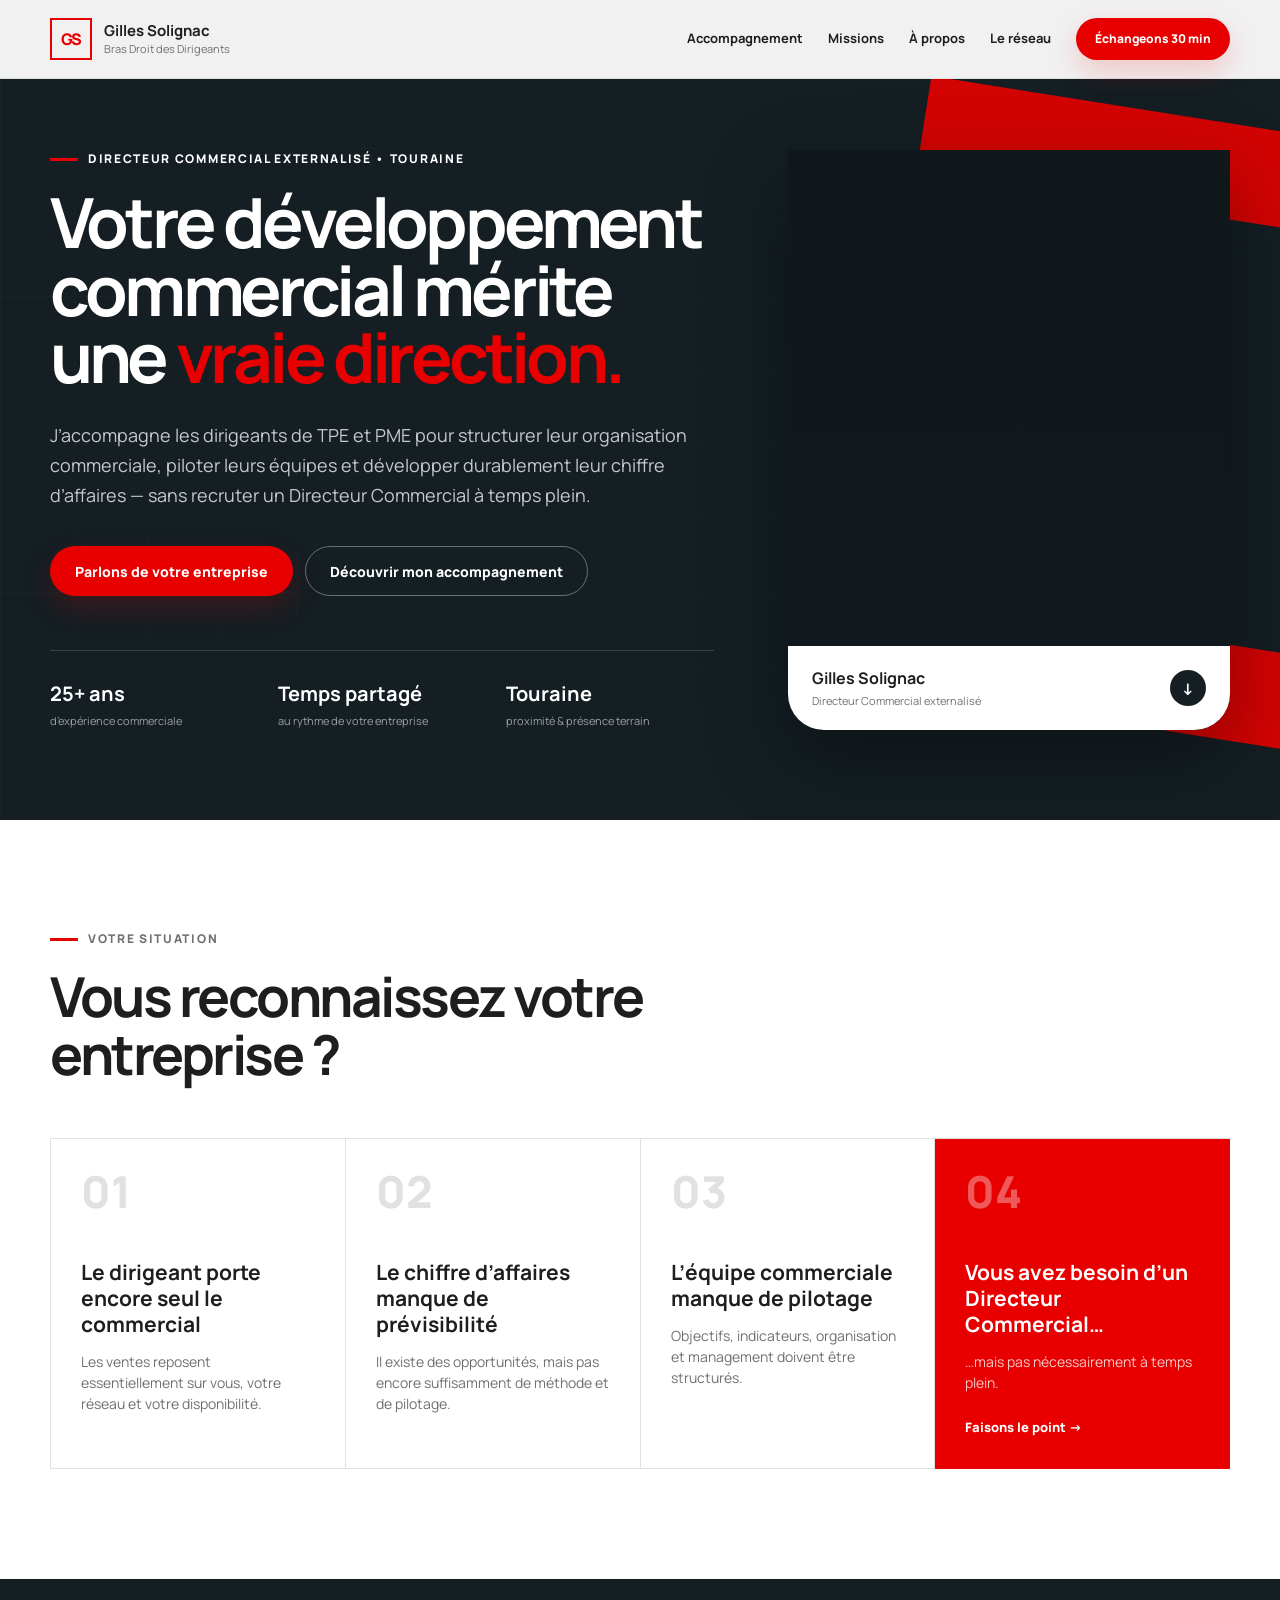
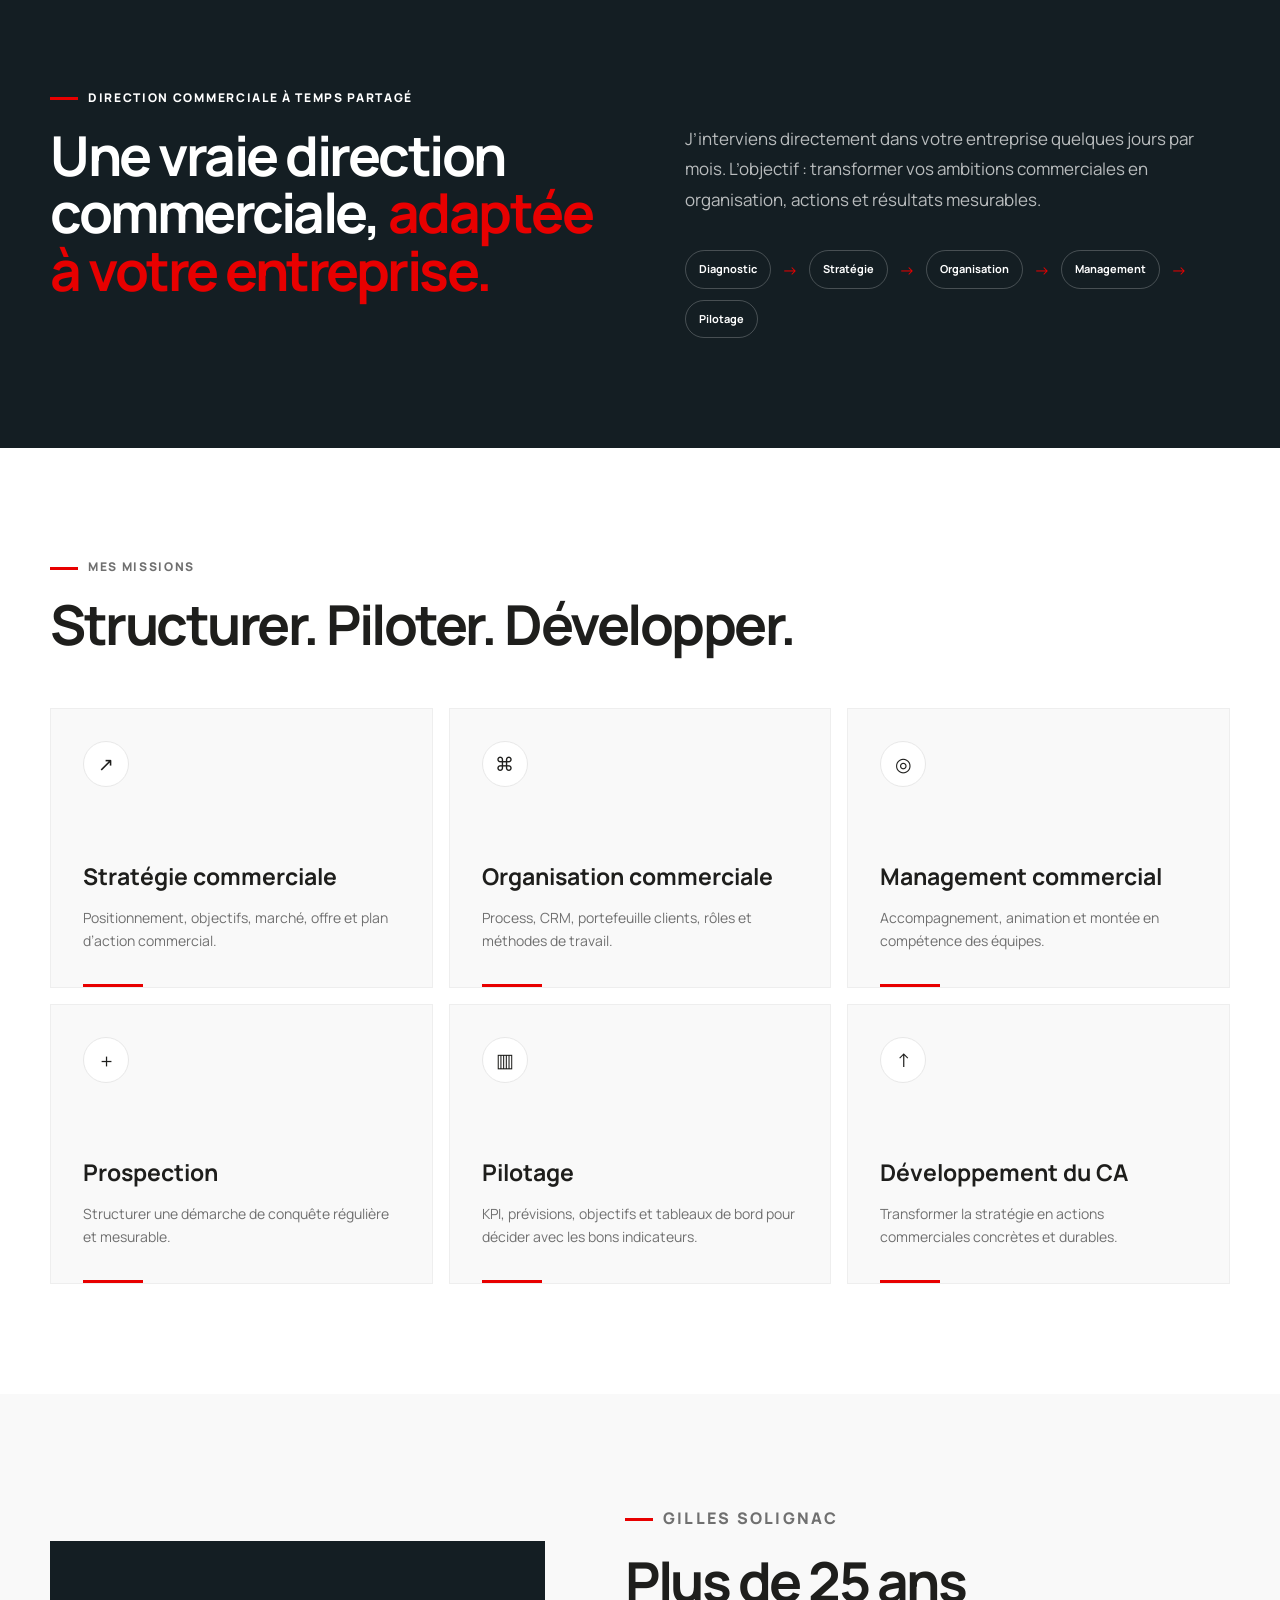
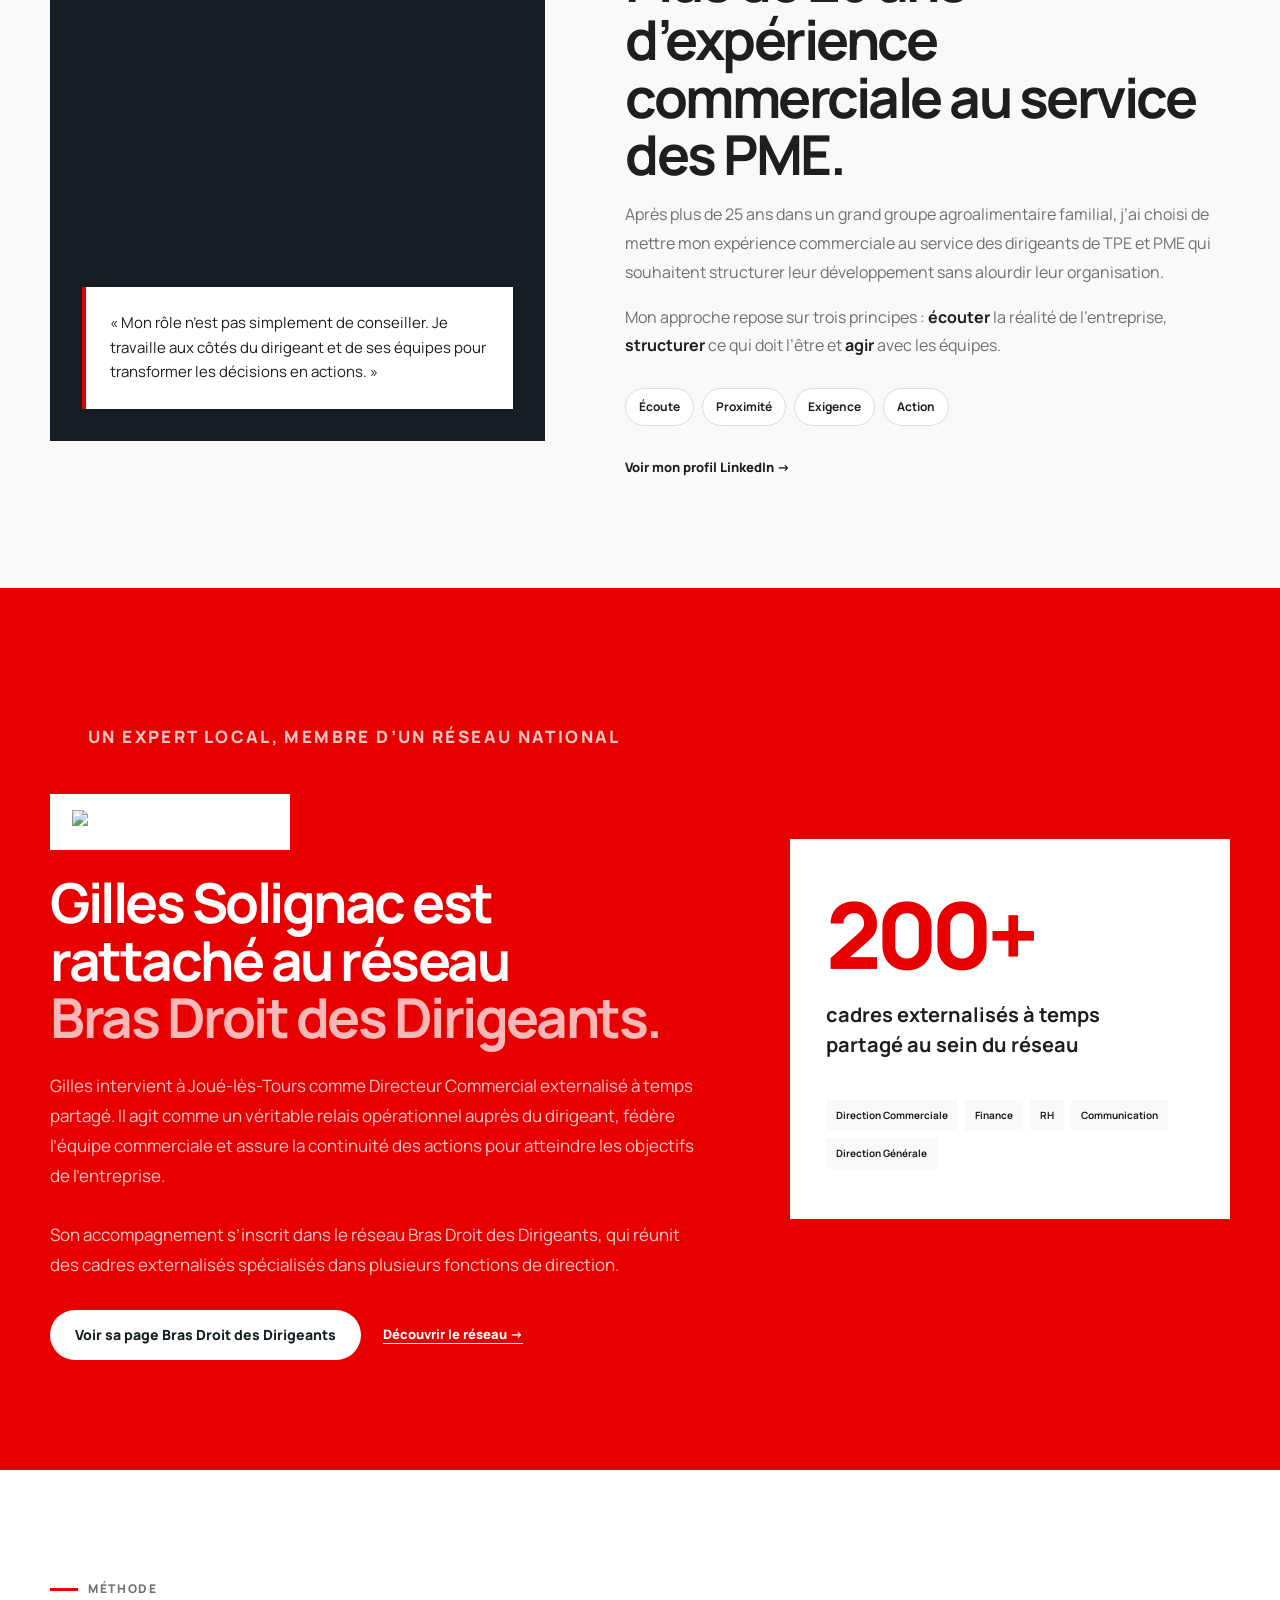
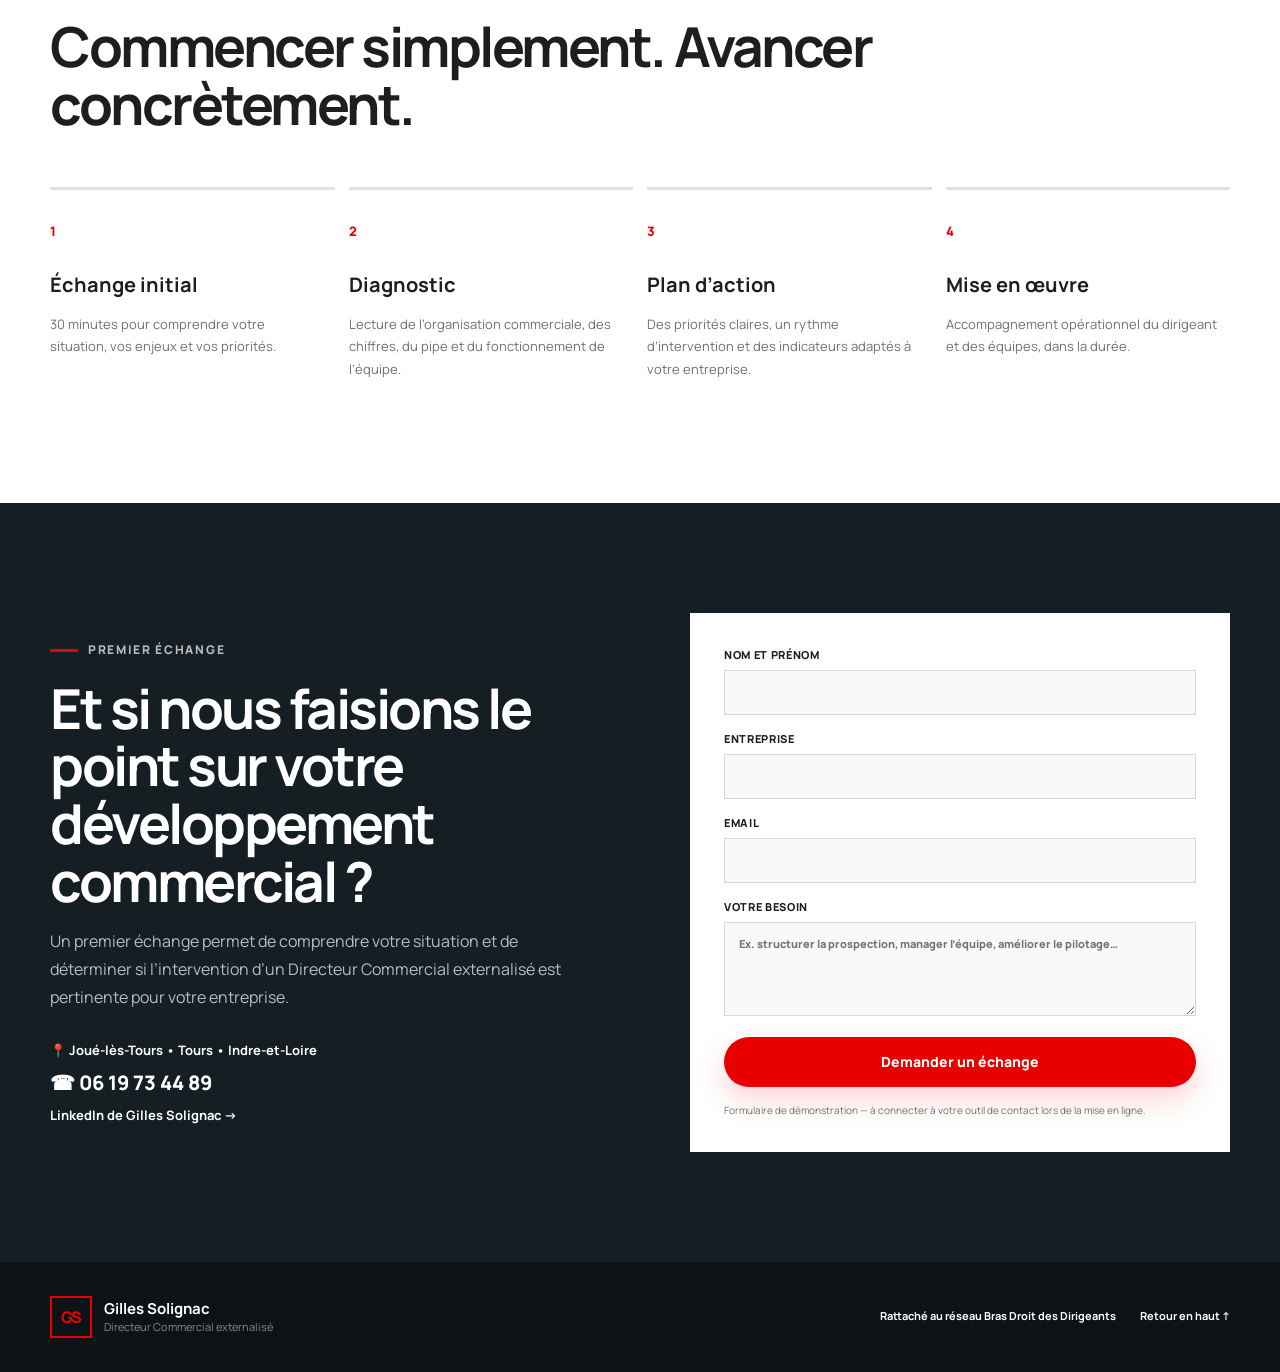
==== index.html @ 211a61c7 "Add Gilles Solignac showcase site" ====
<!doctype html><html lang="fr"><head><meta charset="utf-8"><meta name="viewport" content="width=device-width,initial-scale=1"><meta name="description" content="Gilles Solignac, Directeur Commercial externalisé en Touraine. Structuration commerciale, management, prospection et pilotage pour TPE et PME."><title>Gilles Solignac — Directeur Commercial externalisé</title><link rel="preconnect" href="https://fonts.googleapis.com"><link rel="preconnect" href="https://fonts.gstatic.com" crossorigin><link href="https://fonts.googleapis.com/css2?family=Manrope:wght@400;500;600;700;800&display=swap" rel="stylesheet"><link rel="stylesheet" href="styles.css"></head><body><header class="site-header" id="top"><div class="container nav-wrap"><a class="brand" href="#top"><span class="brand-mark">GS</span><span class="brand-copy"><strong>Gilles Solignac</strong><small>Bras Droit des Dirigeants</small></span></a><button class="nav-toggle" aria-label="Ouvrir le menu" aria-expanded="false">☰</button><nav class="nav"><a href="#accompagnement">Accompagnement</a><a href="#missions">Missions</a><a href="#gilles">À propos</a><a href="#reseau">Le réseau</a><a class="btn btn-small btn-primary" href="#contact">Échangeons 30 min</a></nav></div></header><main><section class="hero"><div class="hero-grid-bg"></div><div class="container hero-grid"><div class="hero-copy reveal"><p class="eyebrow">Directeur Commercial externalisé • Touraine</p><h1>Votre développement commercial mérite une <span>vraie direction.</span></h1><p class="hero-lead">J’accompagne les dirigeants de TPE et PME pour structurer leur organisation commerciale, piloter leurs équipes et développer durablement leur chiffre d’affaires — sans recruter un Directeur Commercial à temps plein.</p><div class="hero-actions"><a class="btn btn-primary" href="#contact">Parlons de votre entreprise</a><a class="btn btn-ghost" href="#accompagnement">Découvrir mon accompagnement</a></div><div class="hero-proof"><div><strong>25+ ans</strong><span>d’expérience commerciale</span></div><div><strong>Temps partagé</strong><span>au rythme de votre entreprise</span></div><div><strong>Touraine</strong><span>proximité & présence terrain</span></div></div></div><div class="hero-card reveal delay-1"><div class="portrait"><img src="https://media.licdn.com/dms/image/v2/D4E03AQHh_pD6jLNPiA/profile-displayphoto-shrink_800_800/profile-displayphoto-shrink_800_800/0/1722935660641?e=2147483647&v=beta&t=Q" alt="Portrait de Gilles Solignac" onerror="this.style.display='none'"></div><div class="hero-card-footer"><div><strong>Gilles Solignac</strong><span>Directeur Commercial externalisé</span></div><a href="#gilles">↓</a></div></div></div></section><section class="section" id="accompagnement"><div class="container"><div class="section-heading reveal"><p class="eyebrow dark">Votre situation</p><h2>Vous reconnaissez votre entreprise ?</h2></div><div class="problem-grid"><article class="problem-card reveal"><span class="num">01</span><h3>Le dirigeant porte encore seul le commercial</h3><p>Les ventes reposent essentiellement sur vous, votre réseau et votre disponibilité.</p></article><article class="problem-card reveal delay-1"><span class="num">02</span><h3>Le chiffre d’affaires manque de prévisibilité</h3><p>Il existe des opportunités, mais pas encore suffisamment de méthode et de pilotage.</p></article><article class="problem-card reveal delay-2"><span class="num">03</span><h3>L’équipe commerciale manque de pilotage</h3><p>Objectifs, indicateurs, organisation et management doivent être structurés.</p></article><article class="problem-card accent reveal delay-3"><span class="num">04</span><h3>Vous avez besoin d’un Directeur Commercial…</h3><p>…mais pas nécessairement à temps plein.</p><a href="#contact">Faisons le point →</a></article></div></div></section><section class="section dark-section"><div class="container split"><div class="section-heading light reveal"><p class="eyebrow">Direction Commerciale à temps partagé</p><h2>Une vraie direction commerciale, <span>adaptée à votre entreprise.</span></h2></div><div class="solution-copy reveal delay-1"><p>J’interviens directement dans votre entreprise quelques jours par mois. L’objectif : transformer vos ambitions commerciales en organisation, actions et résultats mesurables.</p><div class="process"><span>Diagnostic</span><i>→</i><span>Stratégie</span><i>→</i><span>Organisation</span><i>→</i><span>Management</span><i>→</i><span>Pilotage</span></div></div></div></section><section class="section" id="missions"><div class="container"><div class="section-heading reveal"><p class="eyebrow dark">Mes missions</p><h2>Structurer. Piloter. Développer.</h2></div><div class="mission-grid"><article class="mission-card reveal"><div class="icon">↗</div><h3>Stratégie commerciale</h3><p>Positionnement, objectifs, marché, offre et plan d’action commercial.</p></article><article class="mission-card reveal delay-1"><div class="icon">⌘</div><h3>Organisation commerciale</h3><p>Process, CRM, portefeuille clients, rôles et méthodes de travail.</p></article><article class="mission-card reveal delay-2"><div class="icon">◎</div><h3>Management commercial</h3><p>Accompagnement, animation et montée en compétence des équipes.</p></article><article class="mission-card reveal"><div class="icon">＋</div><h3>Prospection</h3><p>Structurer une démarche de conquête régulière et mesurable.</p></article><article class="mission-card reveal delay-1"><div class="icon">▥</div><h3>Pilotage</h3><p>KPI, prévisions, objectifs et tableaux de bord pour décider avec les bons indicateurs.</p></article><article class="mission-card reveal delay-2"><div class="icon">↑</div><h3>Développement du CA</h3><p>Transformer la stratégie en actions commerciales concrètes et durables.</p></article></div></div></section><section class="section about" id="gilles"><div class="container about-grid"><div class="about-visual reveal"><div class="quote-box">« Mon rôle n’est pas simplement de conseiller. Je travaille aux côtés du dirigeant et de ses équipes pour transformer les décisions en actions. »</div></div><div class="about-copy reveal delay-1"><p class="eyebrow dark">Gilles Solignac</p><h2>Plus de 25 ans d’expérience commerciale au service des PME.</h2><p>Après plus de 25 ans dans un grand groupe agroalimentaire familial, j’ai choisi de mettre mon expérience commerciale au service des dirigeants de TPE et PME qui souhaitent structurer leur développement sans alourdir leur organisation.</p><p>Mon approche repose sur trois principes : <strong>écouter</strong> la réalité de l’entreprise, <strong>structurer</strong> ce qui doit l’être et <strong>agir</strong> avec les équipes.</p><div class="values"><span>Écoute</span><span>Proximité</span><span>Exigence</span><span>Action</span></div><a class="text-link" href="https://fr.linkedin.com/in/gilles-solignac" target="_blank" rel="noreferrer">Voir mon profil LinkedIn →</a></div></div></section><section class="section network" id="reseau"><div class="container network-grid"><div class="network-copy reveal"><p class="eyebrow">Un expert local, membre d’un réseau national</p><a class="network-logo-link" href="https://www.brasdroitdesdirigeants.com/" target="_blank" rel="noreferrer"><img class="network-logo" src="https://www.brasdroitdesdirigeants.com/wp-content/uploads/2022/06/logo-1.svg" alt="Bras Droit des Dirigeants"></a><h2>Gilles Solignac est rattaché au réseau<br><span>Bras Droit des Dirigeants.</span></h2><p>Gilles intervient à Joué-lès-Tours comme Directeur Commercial externalisé à temps partagé. Il agit comme un véritable relais opérationnel auprès du dirigeant, fédère l’équipe commerciale et assure la continuité des actions pour atteindre les objectifs de l’entreprise.</p><p>Son accompagnement s’inscrit dans le réseau Bras Droit des Dirigeants, qui réunit des cadres externalisés spécialisés dans plusieurs fonctions de direction.</p><div class="network-actions"><a class="btn btn-light" href="https://www.brasdroitdesdirigeants.com/bras-droit/dirco-externalise-joue-les-tours/gilles-solignac/" target="_blank" rel="noreferrer">Voir sa page Bras Droit des Dirigeants</a><a class="network-site-link" href="https://www.brasdroitdesdirigeants.com/" target="_blank" rel="noreferrer">Découvrir le réseau →</a></div></div><div class="network-card reveal delay-1"><div class="network-number">200+</div><p>cadres externalisés à temps partagé au sein du réseau</p><div class="network-tags"><span>Direction Commerciale</span><span>Finance</span><span>RH</span><span>Communication</span><span>Direction Générale</span></div></div></div></section><section class="section method"><div class="container"><div class="section-heading reveal"><p class="eyebrow dark">Méthode</p><h2>Commencer simplement. Avancer concrètement.</h2></div><div class="steps"><div class="step reveal"><span>1</span><h3>Échange initial</h3><p>30 minutes pour comprendre votre situation, vos enjeux et vos priorités.</p></div><div class="step reveal delay-1"><span>2</span><h3>Diagnostic</h3><p>Lecture de l’organisation commerciale, des chiffres, du pipe et du fonctionnement de l’équipe.</p></div><div class="step reveal delay-2"><span>3</span><h3>Plan d’action</h3><p>Des priorités claires, un rythme d’intervention et des indicateurs adaptés à votre entreprise.</p></div><div class="step reveal delay-3"><span>4</span><h3>Mise en œuvre</h3><p>Accompagnement opérationnel du dirigeant et des équipes, dans la durée.</p></div></div></div></section><section class="section contact" id="contact"><div class="container contact-grid"><div class="contact-copy reveal"><p class="eyebrow">Premier échange</p><h2>Et si nous faisions le point sur votre développement commercial ?</h2><p>Un premier échange permet de comprendre votre situation et de déterminer si l’intervention d’un Directeur Commercial externalisé est pertinente pour votre entreprise.</p><div class="contact-details"><span>📍 Joué-lès-Tours • Tours • Indre-et-Loire</span><a class="phone-link" href="tel:+33619734489">☎ 06 19 73 44 89</a><a href="https://fr.linkedin.com/in/gilles-solignac" target="_blank" rel="noreferrer">LinkedIn de Gilles Solignac →</a></div></div><form class="contact-form reveal delay-1" id="contactForm"><label>Nom et prénom<input type="text" name="name" autocomplete="name" required></label><label>Entreprise<input type="text" name="company" autocomplete="organization"></label><label>Email<input type="email" name="email" autocomplete="email" required></label><label>Votre besoin<textarea name="message" rows="4" placeholder="Ex. structurer la prospection, manager l’équipe, améliorer le pilotage…"></textarea></label><button class="btn btn-primary" type="submit">Demander un échange</button><p class="form-note">Formulaire de démonstration — à connecter à votre outil de contact lors de la mise en ligne.</p></form></div></section></main><footer><div class="container footer-grid"><div class="brand footer-brand"><span class="brand-mark">GS</span><span class="brand-copy"><strong>Gilles Solignac</strong><small>Directeur Commercial externalisé</small></span></div><div class="footer-right"><a href="https://www.brasdroitdesdirigeants.com/" target="_blank" rel="noreferrer">Rattaché au réseau Bras Droit des Dirigeants</a><a href="#top">Retour en haut ↑</a></div></div></footer><script src="script.js"></script></body></html>
---- styles.css ----
:root {
  --red: #E80000;
  --ink: #141E23;
  --black: #1E1E1C;
  --gray: #707070;
  --light-gray: #E1E1E1;
  --ivory: #F9F9F9;
  --white: #FFFFFF;
  --radius: 25px;
  --max: 1180px;
}

* { box-sizing: border-box; }
html { scroll-behavior: smooth; }
body {
  margin: 0;
  font-family: "Manrope", Arial, sans-serif;
  color: var(--black);
  background: var(--white);
  line-height: 1.5;
  -webkit-font-smoothing: antialiased;
}
a { color: inherit; text-decoration: none; }
button, input, textarea { font: inherit; }
.container { width: min(var(--max), calc(100% - 48px)); margin: 0 auto; }

.site-header {
  position: fixed; inset: 0 0 auto; z-index: 1000;
  background: rgba(255,255,255,.94); backdrop-filter: blur(14px);
  border-bottom: 1px solid rgba(20,30,35,.08);
}
.nav-wrap { height: 78px; display: flex; align-items: center; justify-content: space-between; gap: 28px; }
.brand { display: inline-flex; align-items: center; gap: 12px; }
.brand-mark {
  width: 42px; height: 42px; display: grid; place-items: center;
  border: 2px solid var(--red); color: var(--red); font-weight: 800; letter-spacing: -.08em;
}
.brand-copy { display: flex; flex-direction: column; line-height: 1.15; }
.brand-copy strong { font-size: 15px; }
.brand-copy small { font-size: 11px; color: var(--gray); margin-top: 4px; }
.nav { display: flex; align-items: center; gap: 25px; font-size: 13px; font-weight: 700; }
.nav > a:not(.btn) { position: relative; }
.nav > a:not(.btn)::after { content:""; position:absolute; left:0; right:100%; bottom:-7px; height:2px; background:var(--red); transition:.25s; }
.nav > a:not(.btn):hover::after { right:0; }
.nav-toggle { display:none; background:none; border:0; font-size:24px; }

.btn {
  display: inline-flex; align-items: center; justify-content: center; min-height: 50px;
  padding: 0 24px; border-radius: var(--radius); font-weight: 800; font-size: 14px;
  border: 1px solid transparent; transition: transform .2s, box-shadow .2s, background .2s;
}
.btn:hover { transform: translateY(-2px); }
.btn-primary { background: var(--red); color: white; box-shadow: 0 12px 30px rgba(232,0,0,.18); }
.btn-primary:hover { box-shadow: 0 16px 36px rgba(232,0,0,.25); }
.btn-small { min-height: 42px; padding:0 18px; font-size:12px; }
.btn-ghost { border-color: rgba(255,255,255,.36); color:#fff; }
.btn-ghost:hover { background:rgba(255,255,255,.08); }
.btn-light { background:white; color:var(--ink); }

.hero {
  min-height: 820px; background: var(--ink); color:white; position:relative; overflow:hidden;
  padding: 150px 0 90px;
}
.hero-grid-bg {
  position:absolute; inset:0; opacity:.16;
  background-image: linear-gradient(rgba(255,255,255,.12) 1px, transparent 1px), linear-gradient(90deg, rgba(255,255,255,.12) 1px, transparent 1px);
  background-size: 74px 74px;
  mask-image: linear-gradient(to right, black, transparent 84%);
}
.hero::after { content:""; position:absolute; width:420px; height:420px; border:95px solid var(--red); right:-210px; top:120px; opacity:.9; transform:rotate(9deg); }
.hero-grid { position:relative; z-index:2; display:grid; grid-template-columns: 1.2fr .8fr; gap:74px; align-items:center; }
.eyebrow { color:#fff; text-transform:uppercase; letter-spacing:.14em; font-size:12px; font-weight:800; margin:0 0 20px; }
.eyebrow::before { content:""; display:inline-block; width:28px; height:3px; background:var(--red); vertical-align:middle; margin-right:10px; }
.eyebrow.dark { color:var(--gray); }
.hero h1 { font-size: clamp(46px, 5.4vw, 78px); line-height: .98; letter-spacing:-.055em; max-width: 840px; margin:0; }
.hero h1 span, h2 span { color:var(--red); }
.hero-lead { font-size:18px; line-height:1.65; color:rgba(255,255,255,.76); max-width:760px; margin:30px 0 0; }
.hero-actions { display:flex; gap:12px; margin-top:36px; flex-wrap:wrap; }
.hero-proof { display:grid; grid-template-columns: repeat(3,1fr); gap:20px; margin-top:54px; padding-top:28px; border-top:1px solid rgba(255,255,255,.15); }
.hero-proof div { display:flex; flex-direction:column; }
.hero-proof strong { font-size:20px; }
.hero-proof span { font-size:11px; color:rgba(255,255,255,.58); margin-top:4px; }

.hero-card { align-self:stretch; min-height:570px; border-radius:0 0 36px 36px; background:#0f171b; overflow:hidden; position:relative; box-shadow:0 30px 80px rgba(0,0,0,.35); }
.portrait { height:calc(100% - 84px); min-height:486px; position:relative; overflow:hidden; background:#0f171b; }
.portrait::after { content:""; position:absolute; inset:0; background:linear-gradient(180deg, rgba(20,30,35,.08), rgba(20,30,35,.26)); pointer-events:none; }
.portrait img { width:100%; height:100%; display:block; object-fit:cover; object-position:55% center; }
.hero-card-footer { height:84px; background:white; color:var(--black); display:flex; align-items:center; justify-content:space-between; padding:0 24px; }
.hero-card-footer div { display:flex; flex-direction:column; }
.hero-card-footer strong { font-size:16px; }
.hero-card-footer span { color:var(--gray); font-size:11px; margin-top:3px; }
.hero-card-footer a { width:36px; height:36px; display:grid; place-items:center; border-radius:50%; background:var(--ink); color:white; font-weight:800; }

.section { padding:110px 0; }
.section-heading { max-width:850px; margin-bottom:54px; }
.section-heading h2, .about-copy h2, .network-copy h2, .contact-copy h2 { font-size:clamp(34px,4.3vw,58px); line-height:1.05; letter-spacing:-.045em; margin:0; }
.problem-grid { display:grid; grid-template-columns:repeat(4,1fr); border-top:1px solid var(--light-gray); border-left:1px solid var(--light-gray); }
.problem-card { min-height:330px; padding:30px; border-right:1px solid var(--light-gray); border-bottom:1px solid var(--light-gray); display:flex; flex-direction:column; }
.problem-card .num { color:var(--light-gray); font-size:44px; font-weight:800; line-height:1; }
.problem-card h3 { font-size:21px; line-height:1.25; margin:46px 0 14px; }
.problem-card p { color:var(--gray); font-size:14px; margin:0; }
.problem-card.accent { background:var(--red); color:#fff; border-color:var(--red); }
.problem-card.accent .num { color:rgba(255,255,255,.35); }
.problem-card.accent p { color:rgba(255,255,255,.78); }
.problem-card.accent a { margin-top:auto; font-weight:800; font-size:13px; }

.dark-section { background:var(--ink); color:white; }
.split { display:grid; grid-template-columns:1fr 1fr; gap:90px; align-items:start; }
.section-heading.light { margin-bottom:0; }
.solution-copy p { color:rgba(255,255,255,.7); font-size:17px; line-height:1.8; margin-top:35px; }
.process { display:flex; gap:11px; flex-wrap:wrap; align-items:center; margin-top:35px; }
.process span { border:1px solid rgba(255,255,255,.22); border-radius:999px; padding:10px 13px; font-size:11px; font-weight:700; }
.process i { color:var(--red); font-style:normal; }

.mission-grid { display:grid; grid-template-columns:repeat(3,1fr); gap:16px; }
.mission-card { background:var(--ivory); border:1px solid #eee; padding:32px; min-height:280px; position:relative; overflow:hidden; transition:transform .25s, border .25s; }
.mission-card:hover { transform:translateY(-5px); border-color:#c9c9c9; }
.mission-card .icon { width:46px; height:46px; display:grid; place-items:center; background:white; border:1px solid #e8e8e8; border-radius:50%; font-size:19px; }
.mission-card h3 { margin:72px 0 12px; font-size:23px; }
.mission-card p { color:var(--gray); font-size:14px; line-height:1.7; margin:0; }
.mission-card::after { content:""; position:absolute; width:60px; height:3px; background:var(--red); bottom:0; left:32px; }

.about { background:var(--ivory); }
.about-grid { display:grid; grid-template-columns:.9fr 1.1fr; gap:80px; align-items:center; }
.about-visual { min-height:500px; background:var(--ink); position:relative; display:flex; align-items:center; justify-content:center; overflow:hidden; }
.about-visual::after { content:""; position:absolute; inset:0; background:linear-gradient(180deg, rgba(20,30,35,.05), rgba(20,30,35,.28)); pointer-events:none; }
.about-visual img { position:absolute; inset:0; width:100%; height:100%; object-fit:cover; object-position:52% center; }
.quote-box { position:absolute; z-index:2; left:32px; right:32px; bottom:32px; background:white; padding:24px; font-size:15px; line-height:1.65; border-left:4px solid var(--red); }
.about-copy p { color:var(--gray); line-height:1.8; font-size:16px; }
.about-copy strong { color:var(--black); }
.values { display:flex; flex-wrap:wrap; gap:8px; margin:28px 0; }
.values span { background:white; border:1px solid #ddd; border-radius:999px; padding:9px 13px; font-size:12px; font-weight:700; }
.text-link { font-weight:800; font-size:13px; }

.network { background:var(--red); color:white; }
.network-grid { display:grid; grid-template-columns:1.2fr .8fr; gap:80px; align-items:center; }
.network-copy h2 span { color:white; opacity:.72; }
.network-copy p { max-width:690px; color:rgba(255,255,255,.78); font-size:17px; line-height:1.75; margin:24px 0 30px; }
.network-card { background:#fff; color:var(--black); padding:36px; min-height:380px; display:flex; flex-direction:column; justify-content:center; }
.network-number { font-size:92px; font-weight:800; letter-spacing:-.07em; line-height:1; color:var(--red); }
.network-card p { font-size:20px; max-width:300px; font-weight:700; }
.network-tags { display:flex; flex-wrap:wrap; gap:7px; margin-top:20px; }
.network-tags span { background:var(--ivory); padding:8px 10px; font-size:10px; font-weight:700; }

.steps { display:grid; grid-template-columns:repeat(4,1fr); gap:14px; }
.step { padding:28px 10px 0 0; border-top:3px solid var(--light-gray); }
.step span { font-size:13px; color:var(--red); font-weight:800; }
.step h3 { font-size:20px; margin:28px 0 12px; }
.step p { color:var(--gray); font-size:13px; line-height:1.7; }

.contact { background:var(--ink); color:white; }
.contact-grid { display:grid; grid-template-columns:1fr 1fr; gap:100px; align-items:center; }
.contact-copy p { color:rgba(255,255,255,.7); line-height:1.75; }
.contact-details { display:flex; flex-direction:column; gap:8px; margin-top:30px; font-size:13px; font-weight:700; }
.contact-form { background:white; color:var(--black); padding:34px; display:grid; gap:16px; }
.contact-form label { font-size:11px; font-weight:800; text-transform:uppercase; letter-spacing:.06em; }
.contact-form input, .contact-form textarea { width:100%; margin-top:7px; padding:13px 14px; border:1px solid #d7d7d7; background:var(--ivory); outline:none; transition:border .2s; }
.contact-form input:focus, .contact-form textarea:focus { border-color:var(--red); }
.form-note { color:var(--gray)!important; font-size:10px!important; margin:0!important; }

footer { background:#0c1215; color:white; padding:34px 0; }
.footer-grid { display:flex; align-items:center; justify-content:space-between; gap:20px; }
.footer-brand .brand-copy small { color:rgba(255,255,255,.5); }
.footer-right { display:flex; gap:24px; align-items:center; font-size:11px; color:rgba(255,255,255,.6); }
.footer-right a { color:white; font-weight:700; }

.reveal { opacity:0; transform:translateY(18px); transition:opacity .65s ease, transform .65s ease; }
.reveal.visible { opacity:1; transform:none; }
.delay-1 { transition-delay:.08s; }.delay-2 { transition-delay:.16s; }.delay-3 { transition-delay:.24s; }

@media (max-width: 980px) {
  .nav-toggle { display:block; }
  .nav { position:absolute; top:78px; left:0; right:0; background:white; padding:22px 24px; display:none; flex-direction:column; align-items:flex-start; border-bottom:1px solid #eee; }
  .nav.open { display:flex; }
  .hero-grid, .split, .about-grid, .network-grid, .contact-grid { grid-template-columns:1fr; }
  .hero { padding-top:130px; }
  .hero-card { min-height:460px; }
  .problem-grid { grid-template-columns:repeat(2,1fr); }
  .mission-grid { grid-template-columns:repeat(2,1fr); }
  .steps { grid-template-columns:repeat(2,1fr); gap:36px 14px; }
}

@media (max-width: 640px) {
  .container { width:min(100% - 30px, var(--max)); }
  .section { padding:78px 0; }
  .site-header .brand-copy small { display:none; }
  .hero { min-height:auto; padding:120px 0 70px; }
  .hero h1 { font-size:46px; }
  .hero-lead { font-size:16px; }
  .hero-actions { flex-direction:column; align-items:stretch; }
  .hero-proof { grid-template-columns:1fr; gap:14px; }
  .hero-card { display:none; }
  .problem-grid, .mission-grid, .steps { grid-template-columns:1fr; }
  .problem-card { min-height:260px; }
  .split { gap:36px; }
  .about-grid, .network-grid, .contact-grid { gap:44px; }
  .about-visual { min-height:400px; }
  .network-number { font-size:72px; }
  .contact-form { padding:24px; }
  .footer-grid, .footer-right { flex-direction:column; align-items:flex-start; }
}

.network-logo-link { display:inline-block; background:white; padding:16px 22px; margin:12px 0 24px; max-width:290px; }
.network-logo { display:block; width:100%; max-width:245px; height:auto; }
.network-actions { display:flex; align-items:center; gap:22px; flex-wrap:wrap; margin-top:30px; }
.network-site-link { font-size:13px; font-weight:800; text-decoration:underline; text-underline-offset:4px; }
.phone-link { font-size:20px; font-weight:800; color:white !important; }
@media (max-width: 640px) { .network-logo-link { max-width:250px; } .phone-link { font-size:18px; } }
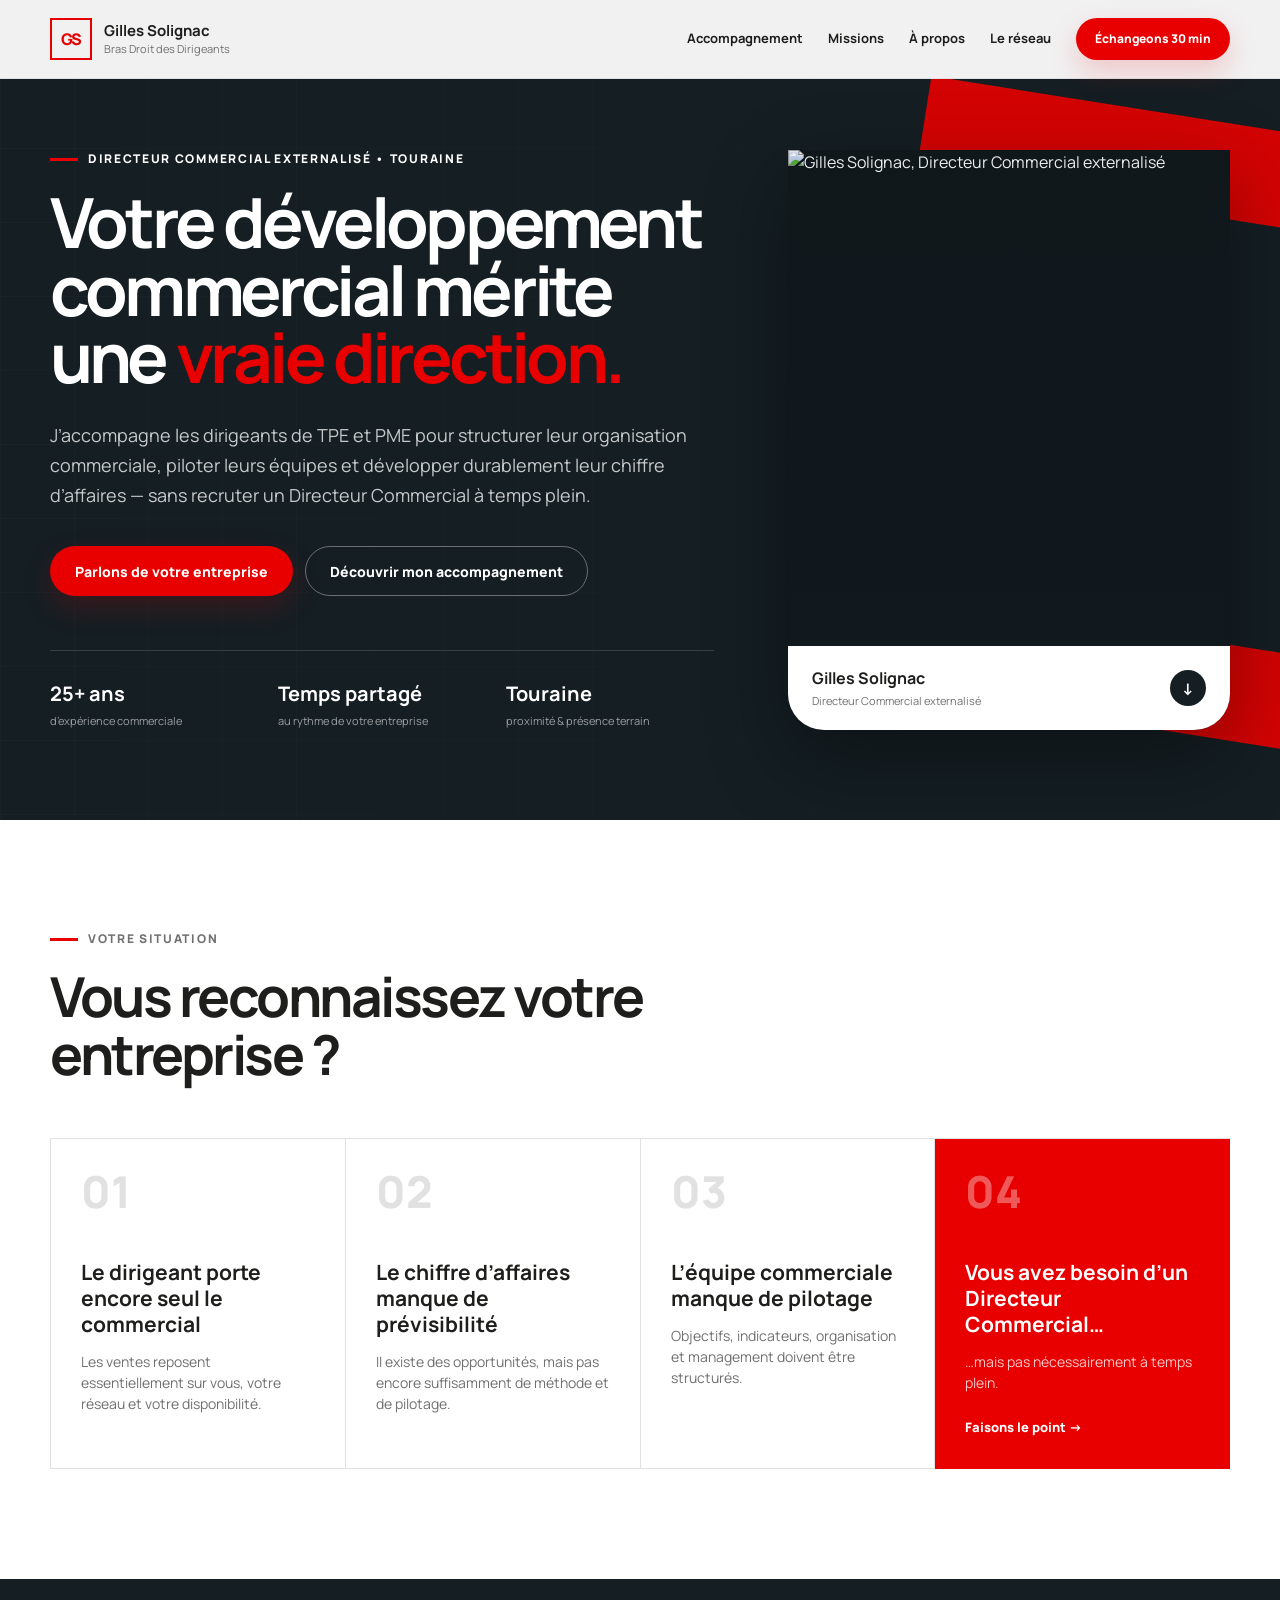
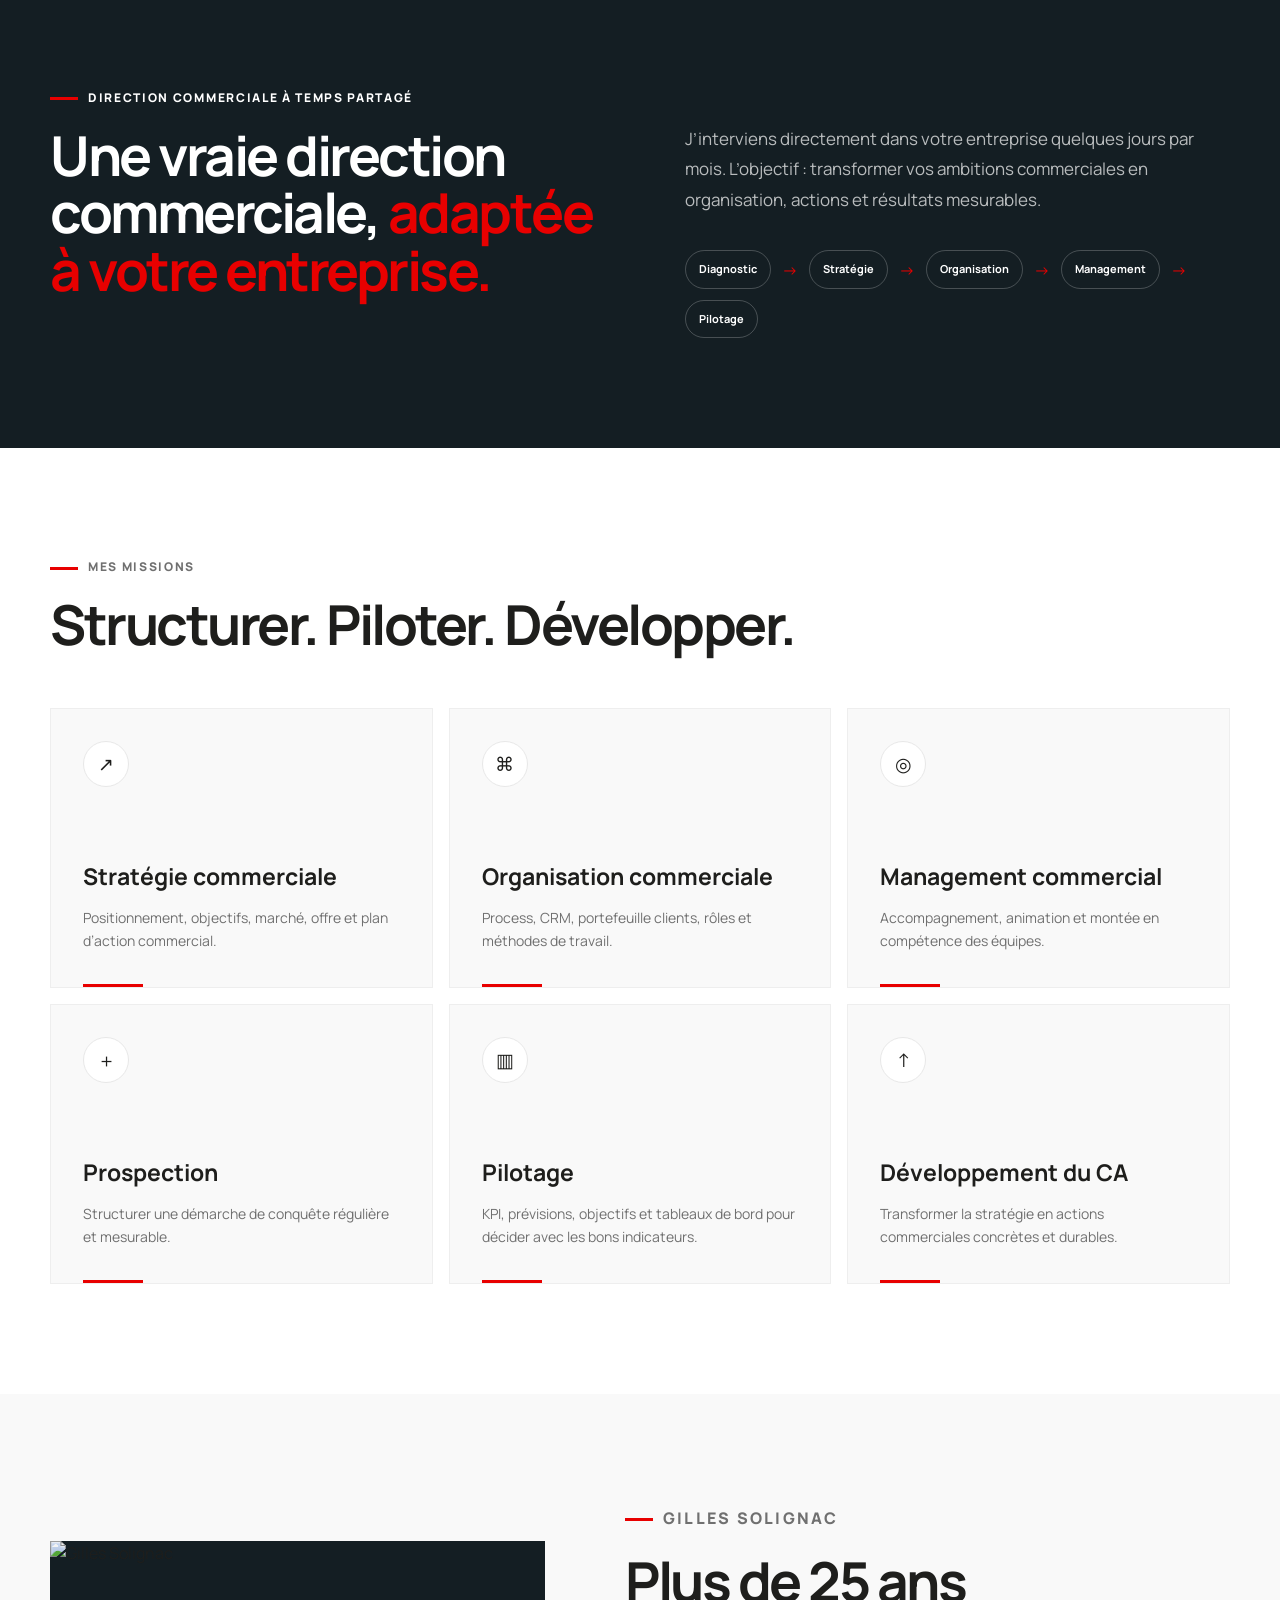
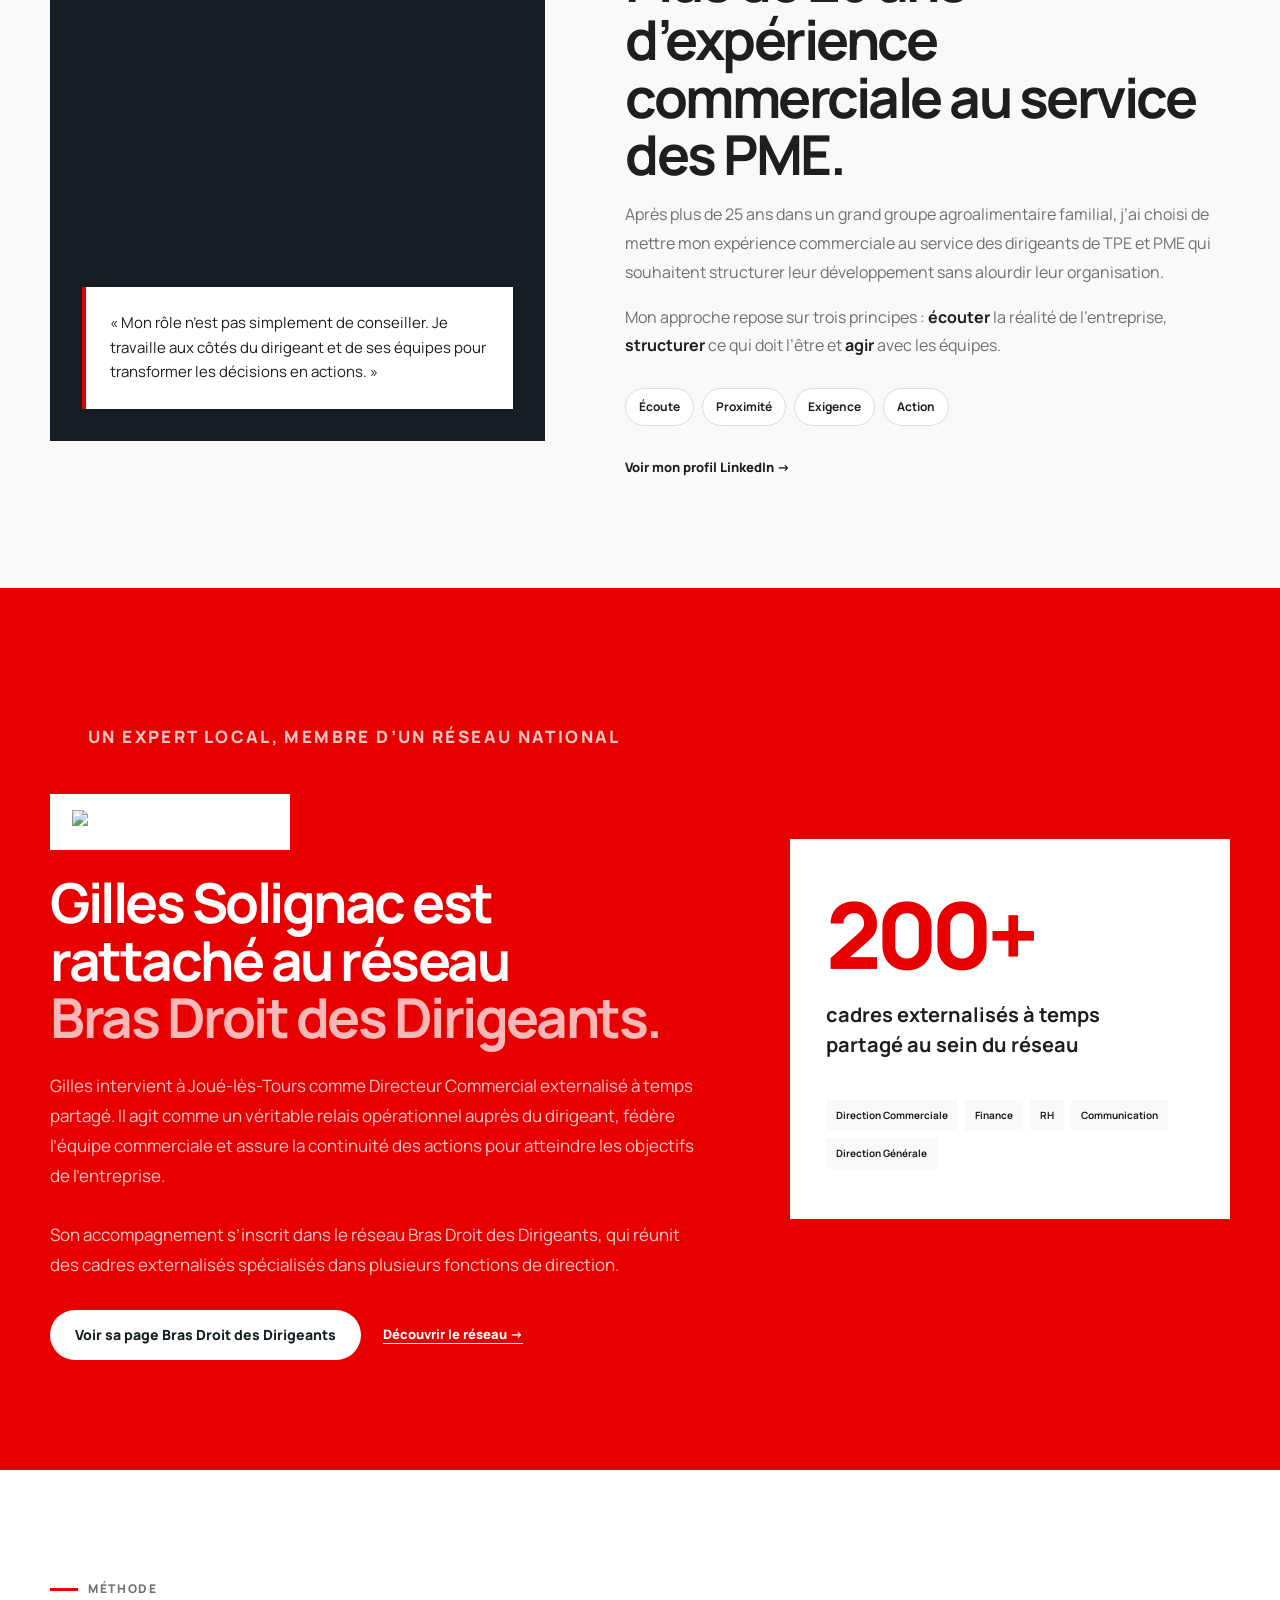
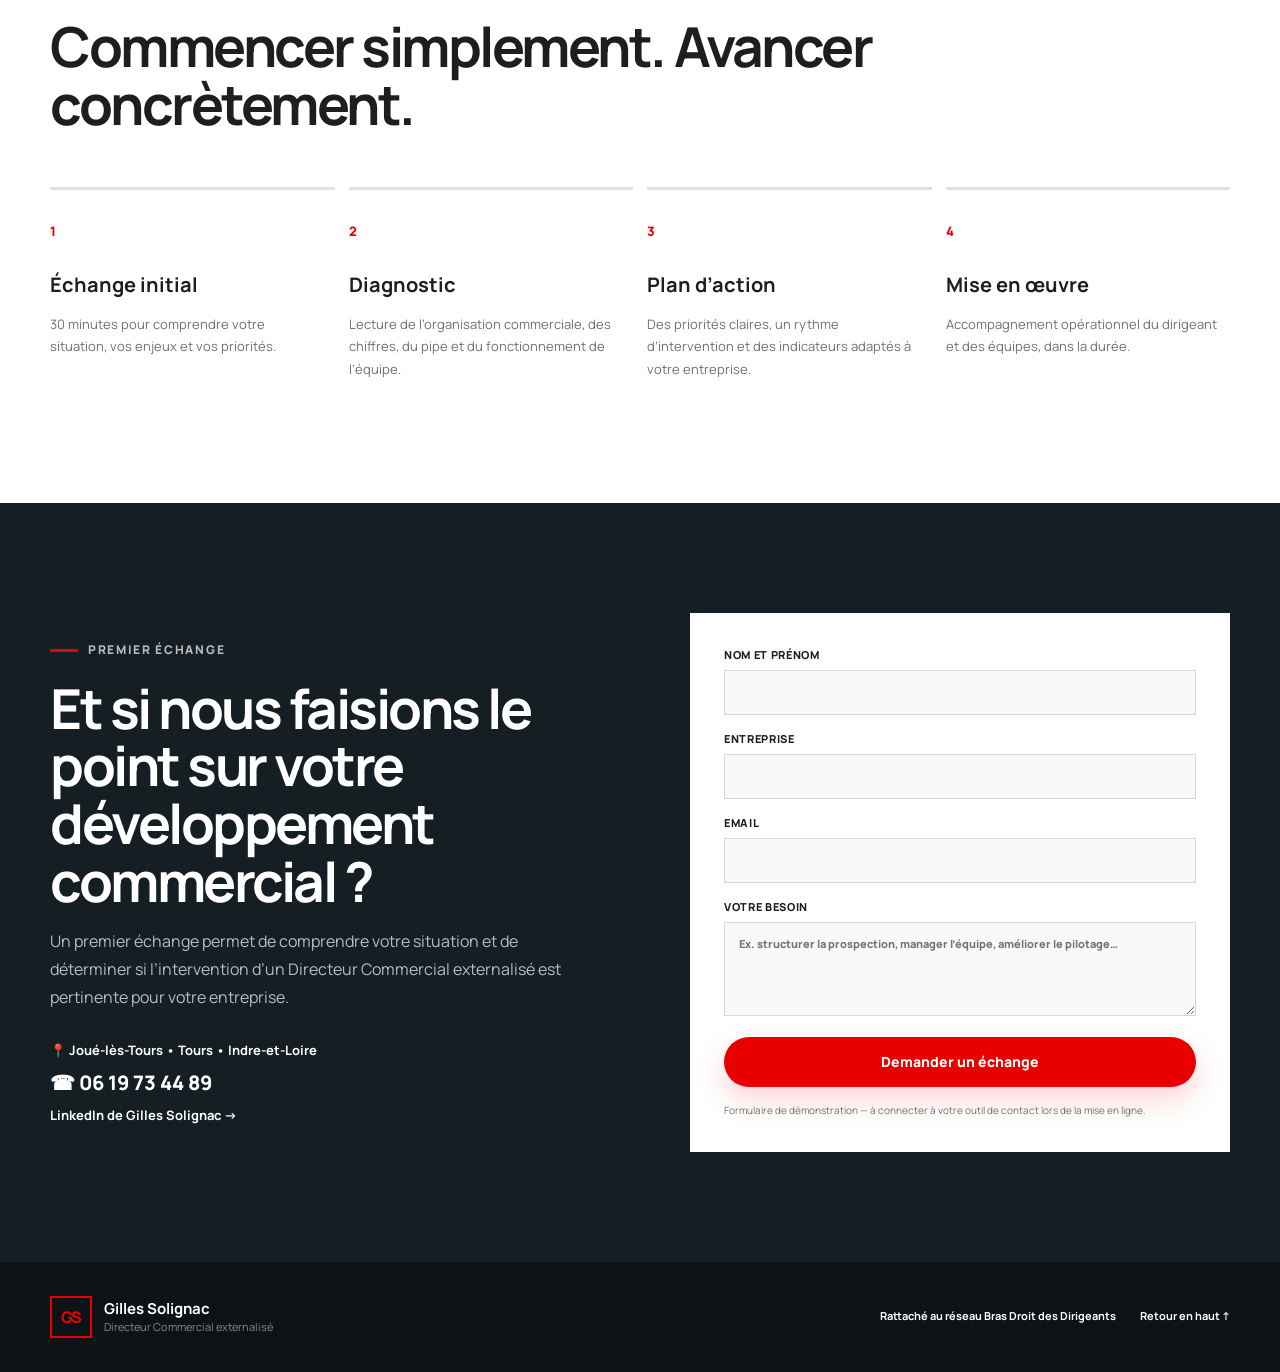
==== commit 73c24192: "Use repository image for Gilles Solignac" ====
--- a/index.html
+++ b/index.html
@@ -1 +1 @@
-<!doctype html><html lang="fr"><head><meta charset="utf-8"><meta name="viewport" content="width=device-width,initial-scale=1"><meta name="description" content="Gilles Solignac, Directeur Commercial externalisé en Touraine. Structuration commerciale, management, prospection et pilotage pour TPE et PME."><title>Gilles Solignac — Directeur Commercial externalisé</title><link rel="preconnect" href="https://fonts.googleapis.com"><link rel="preconnect" href="https://fonts.gstatic.com" crossorigin><link href="https://fonts.googleapis.com/css2?family=Manrope:wght@400;500;600;700;800&display=swap" rel="stylesheet"><link rel="stylesheet" href="styles.css"></head><body><header class="site-header" id="top"><div class="container nav-wrap"><a class="brand" href="#top"><span class="brand-mark">GS</span><span class="brand-copy"><strong>Gilles Solignac</strong><small>Bras Droit des Dirigeants</small></span></a><button class="nav-toggle" aria-label="Ouvrir le menu" aria-expanded="false">☰</button><nav class="nav"><a href="#accompagnement">Accompagnement</a><a href="#missions">Missions</a><a href="#gilles">À propos</a><a href="#reseau">Le réseau</a><a class="btn btn-small btn-primary" href="#contact">Échangeons 30 min</a></nav></div></header><main><section class="hero"><div class="hero-grid-bg"></div><div class="container hero-grid"><div class="hero-copy reveal"><p class="eyebrow">Directeur Commercial externalisé • Touraine</p><h1>Votre développement commercial mérite une <span>vraie direction.</span></h1><p class="hero-lead">J’accompagne les dirigeants de TPE et PME pour structurer leur organisation commerciale, piloter leurs équipes et développer durablement leur chiffre d’affaires — sans recruter un Directeur Commercial à temps plein.</p><div class="hero-actions"><a class="btn btn-primary" href="#contact">Parlons de votre entreprise</a><a class="btn btn-ghost" href="#accompagnement">Découvrir mon accompagnement</a></div><div class="hero-proof"><div><strong>25+ ans</strong><span>d’expérience commerciale</span></div><div><strong>Temps partagé</strong><span>au rythme de votre entreprise</span></div><div><strong>Touraine</strong><span>proximité & présence terrain</span></div></div></div><div class="hero-card reveal delay-1"><div class="portrait"><img src="https://media.licdn.com/dms/image/v2/D4E03AQHh_pD6jLNPiA/profile-displayphoto-shrink_800_800/profile-displayphoto-shrink_800_800/0/1722935660641?e=2147483647&v=beta&t=Q" alt="Portrait de Gilles Solignac" onerror="this.style.display='none'"></div><div class="hero-card-footer"><div><strong>Gilles Solignac</strong><span>Directeur Commercial externalisé</span></div><a href="#gilles">↓</a></div></div></div></section><section class="section" id="accompagnement"><div class="container"><div class="section-heading reveal"><p class="eyebrow dark">Votre situation</p><h2>Vous reconnaissez votre entreprise ?</h2></div><div class="problem-grid"><article class="problem-card reveal"><span class="num">01</span><h3>Le dirigeant porte encore seul le commercial</h3><p>Les ventes reposent essentiellement sur vous, votre réseau et votre disponibilité.</p></article><article class="problem-card reveal delay-1"><span class="num">02</span><h3>Le chiffre d’affaires manque de prévisibilité</h3><p>Il existe des opportunités, mais pas encore suffisamment de méthode et de pilotage.</p></article><article class="problem-card reveal delay-2"><span class="num">03</span><h3>L’équipe commerciale manque de pilotage</h3><p>Objectifs, indicateurs, organisation et management doivent être structurés.</p></article><article class="problem-card accent reveal delay-3"><span class="num">04</span><h3>Vous avez besoin d’un Directeur Commercial…</h3><p>…mais pas nécessairement à temps plein.</p><a href="#contact">Faisons le point →</a></article></div></div></section><section class="section dark-section"><div class="container split"><div class="section-heading light reveal"><p class="eyebrow">Direction Commerciale à temps partagé</p><h2>Une vraie direction commerciale, <span>adaptée à votre entreprise.</span></h2></div><div class="solution-copy reveal delay-1"><p>J’interviens directement dans votre entreprise quelques jours par mois. L’objectif : transformer vos ambitions commerciales en organisation, actions et résultats mesurables.</p><div class="process"><span>Diagnostic</span><i>→</i><span>Stratégie</span><i>→</i><span>Organisation</span><i>→</i><span>Management</span><i>→</i><span>Pilotage</span></div></div></div></section><section class="section" id="missions"><div class="container"><div class="section-heading reveal"><p class="eyebrow dark">Mes missions</p><h2>Structurer. Piloter. Développer.</h2></div><div class="mission-grid"><article class="mission-card reveal"><div class="icon">↗</div><h3>Stratégie commerciale</h3><p>Positionnement, objectifs, marché, offre et plan d’action commercial.</p></article><article class="mission-card reveal delay-1"><div class="icon">⌘</div><h3>Organisation commerciale</h3><p>Process, CRM, portefeuille clients, rôles et méthodes de travail.</p></article><article class="mission-card reveal delay-2"><div class="icon">◎</div><h3>Management commercial</h3><p>Accompagnement, animation et montée en compétence des équipes.</p></article><article class="mission-card reveal"><div class="icon">＋</div><h3>Prospection</h3><p>Structurer une démarche de conquête régulière et mesurable.</p></article><article class="mission-card reveal delay-1"><div class="icon">▥</div><h3>Pilotage</h3><p>KPI, prévisions, objectifs et tableaux de bord pour décider avec les bons indicateurs.</p></article><article class="mission-card reveal delay-2"><div class="icon">↑</div><h3>Développement du CA</h3><p>Transformer la stratégie en actions commerciales concrètes et durables.</p></article></div></div></section><section class="section about" id="gilles"><div class="container about-grid"><div class="about-visual reveal"><div class="quote-box">« Mon rôle n’est pas simplement de conseiller. Je travaille aux côtés du dirigeant et de ses équipes pour transformer les décisions en actions. »</div></div><div class="about-copy reveal delay-1"><p class="eyebrow dark">Gilles Solignac</p><h2>Plus de 25 ans d’expérience commerciale au service des PME.</h2><p>Après plus de 25 ans dans un grand groupe agroalimentaire familial, j’ai choisi de mettre mon expérience commerciale au service des dirigeants de TPE et PME qui souhaitent structurer leur développement sans alourdir leur organisation.</p><p>Mon approche repose sur trois principes : <strong>écouter</strong> la réalité de l’entreprise, <strong>structurer</strong> ce qui doit l’être et <strong>agir</strong> avec les équipes.</p><div class="values"><span>Écoute</span><span>Proximité</span><span>Exigence</span><span>Action</span></div><a class="text-link" href="https://fr.linkedin.com/in/gilles-solignac" target="_blank" rel="noreferrer">Voir mon profil LinkedIn →</a></div></div></section><section class="section network" id="reseau"><div class="container network-grid"><div class="network-copy reveal"><p class="eyebrow">Un expert local, membre d’un réseau national</p><a class="network-logo-link" href="https://www.brasdroitdesdirigeants.com/" target="_blank" rel="noreferrer"><img class="network-logo" src="https://www.brasdroitdesdirigeants.com/wp-content/uploads/2022/06/logo-1.svg" alt="Bras Droit des Dirigeants"></a><h2>Gilles Solignac est rattaché au réseau<br><span>Bras Droit des Dirigeants.</span></h2><p>Gilles intervient à Joué-lès-Tours comme Directeur Commercial externalisé à temps partagé. Il agit comme un véritable relais opérationnel auprès du dirigeant, fédère l’équipe commerciale et assure la continuité des actions pour atteindre les objectifs de l’entreprise.</p><p>Son accompagnement s’inscrit dans le réseau Bras Droit des Dirigeants, qui réunit des cadres externalisés spécialisés dans plusieurs fonctions de direction.</p><div class="network-actions"><a class="btn btn-light" href="https://www.brasdroitdesdirigeants.com/bras-droit/dirco-externalise-joue-les-tours/gilles-solignac/" target="_blank" rel="noreferrer">Voir sa page Bras Droit des Dirigeants</a><a class="network-site-link" href="https://www.brasdroitdesdirigeants.com/" target="_blank" rel="noreferrer">Découvrir le réseau →</a></div></div><div class="network-card reveal delay-1"><div class="network-number">200+</div><p>cadres externalisés à temps partagé au sein du réseau</p><div class="network-tags"><span>Direction Commerciale</span><span>Finance</span><span>RH</span><span>Communication</span><span>Direction Générale</span></div></div></div></section><section class="section method"><div class="container"><div class="section-heading reveal"><p class="eyebrow dark">Méthode</p><h2>Commencer simplement. Avancer concrètement.</h2></div><div class="steps"><div class="step reveal"><span>1</span><h3>Échange initial</h3><p>30 minutes pour comprendre votre situation, vos enjeux et vos priorités.</p></div><div class="step reveal delay-1"><span>2</span><h3>Diagnostic</h3><p>Lecture de l’organisation commerciale, des chiffres, du pipe et du fonctionnement de l’équipe.</p></div><div class="step reveal delay-2"><span>3</span><h3>Plan d’action</h3><p>Des priorités claires, un rythme d’intervention et des indicateurs adaptés à votre entreprise.</p></div><div class="step reveal delay-3"><span>4</span><h3>Mise en œuvre</h3><p>Accompagnement opérationnel du dirigeant et des équipes, dans la durée.</p></div></div></div></section><section class="section contact" id="contact"><div class="container contact-grid"><div class="contact-copy reveal"><p class="eyebrow">Premier échange</p><h2>Et si nous faisions le point sur votre développement commercial ?</h2><p>Un premier échange permet de comprendre votre situation et de déterminer si l’intervention d’un Directeur Commercial externalisé est pertinente pour votre entreprise.</p><div class="contact-details"><span>📍 Joué-lès-Tours • Tours • Indre-et-Loire</span><a class="phone-link" href="tel:+33619734489">☎ 06 19 73 44 89</a><a href="https://fr.linkedin.com/in/gilles-solignac" target="_blank" rel="noreferrer">LinkedIn de Gilles Solignac →</a></div></div><form class="contact-form reveal delay-1" id="contactForm"><label>Nom et prénom<input type="text" name="name" autocomplete="name" required></label><label>Entreprise<input type="text" name="company" autocomplete="organization"></label><label>Email<input type="email" name="email" autocomplete="email" required></label><label>Votre besoin<textarea name="message" rows="4" placeholder="Ex. structurer la prospection, manager l’équipe, améliorer le pilotage…"></textarea></label><button class="btn btn-primary" type="submit">Demander un échange</button><p class="form-note">Formulaire de démonstration — à connecter à votre outil de contact lors de la mise en ligne.</p></form></div></section></main><footer><div class="container footer-grid"><div class="brand footer-brand"><span class="brand-mark">GS</span><span class="brand-copy"><strong>Gilles Solignac</strong><small>Directeur Commercial externalisé</small></span></div><div class="footer-right"><a href="https://www.brasdroitdesdirigeants.com/" target="_blank" rel="noreferrer">Rattaché au réseau Bras Droit des Dirigeants</a><a href="#top">Retour en haut ↑</a></div></div></footer><script src="script.js"></script></body></html>+<!doctype html><html lang="fr"><head><meta charset="utf-8"><meta name="viewport" content="width=device-width,initial-scale=1"><meta name="description" content="Gilles Solignac, Directeur Commercial externalisé en Touraine. Structuration commerciale, management, prospection et pilotage pour TPE et PME."><title>Gilles Solignac — Directeur Commercial externalisé</title><link rel="preconnect" href="https://fonts.googleapis.com"><link rel="preconnect" href="https://fonts.gstatic.com" crossorigin><link href="https://fonts.googleapis.com/css2?family=Manrope:wght@400;500;600;700;800&display=swap" rel="stylesheet"><link rel="stylesheet" href="styles.css"></head><body><header class="site-header" id="top"><div class="container nav-wrap"><a class="brand" href="#top"><span class="brand-mark">GS</span><span class="brand-copy"><strong>Gilles Solignac</strong><small>Bras Droit des Dirigeants</small></span></a><button class="nav-toggle" aria-label="Ouvrir le menu" aria-expanded="false">☰</button><nav class="nav"><a href="#accompagnement">Accompagnement</a><a href="#missions">Missions</a><a href="#gilles">À propos</a><a href="#reseau">Le réseau</a><a class="btn btn-small btn-primary" href="#contact">Échangeons 30 min</a></nav></div></header><main><section class="hero"><div class="hero-grid-bg"></div><div class="container hero-grid"><div class="hero-copy reveal"><p class="eyebrow">Directeur Commercial externalisé • Touraine</p><h1>Votre développement commercial mérite une <span>vraie direction.</span></h1><p class="hero-lead">J’accompagne les dirigeants de TPE et PME pour structurer leur organisation commerciale, piloter leurs équipes et développer durablement leur chiffre d’affaires — sans recruter un Directeur Commercial à temps plein.</p><div class="hero-actions"><a class="btn btn-primary" href="#contact">Parlons de votre entreprise</a><a class="btn btn-ghost" href="#accompagnement">Découvrir mon accompagnement</a></div><div class="hero-proof"><div><strong>25+ ans</strong><span>d’expérience commerciale</span></div><div><strong>Temps partagé</strong><span>au rythme de votre entreprise</span></div><div><strong>Touraine</strong><span>proximité & présence terrain</span></div></div></div><div class="hero-card reveal delay-1"><div class="portrait"><img src="gilles-solignac.png" alt="Gilles Solignac, Directeur Commercial externalisé"></div><div class="hero-card-footer"><div><strong>Gilles Solignac</strong><span>Directeur Commercial externalisé</span></div><a href="#gilles">↓</a></div></div></div></section><section class="section" id="accompagnement"><div class="container"><div class="section-heading reveal"><p class="eyebrow dark">Votre situation</p><h2>Vous reconnaissez votre entreprise ?</h2></div><div class="problem-grid"><article class="problem-card reveal"><span class="num">01</span><h3>Le dirigeant porte encore seul le commercial</h3><p>Les ventes reposent essentiellement sur vous, votre réseau et votre disponibilité.</p></article><article class="problem-card reveal delay-1"><span class="num">02</span><h3>Le chiffre d’affaires manque de prévisibilité</h3><p>Il existe des opportunités, mais pas encore suffisamment de méthode et de pilotage.</p></article><article class="problem-card reveal delay-2"><span class="num">03</span><h3>L’équipe commerciale manque de pilotage</h3><p>Objectifs, indicateurs, organisation et management doivent être structurés.</p></article><article class="problem-card accent reveal delay-3"><span class="num">04</span><h3>Vous avez besoin d’un Directeur Commercial…</h3><p>…mais pas nécessairement à temps plein.</p><a href="#contact">Faisons le point →</a></article></div></div></section><section class="section dark-section"><div class="container split"><div class="section-heading light reveal"><p class="eyebrow">Direction Commerciale à temps partagé</p><h2>Une vraie direction commerciale, <span>adaptée à votre entreprise.</span></h2></div><div class="solution-copy reveal delay-1"><p>J’interviens directement dans votre entreprise quelques jours par mois. L’objectif : transformer vos ambitions commerciales en organisation, actions et résultats mesurables.</p><div class="process"><span>Diagnostic</span><i>→</i><span>Stratégie</span><i>→</i><span>Organisation</span><i>→</i><span>Management</span><i>→</i><span>Pilotage</span></div></div></div></section><section class="section" id="missions"><div class="container"><div class="section-heading reveal"><p class="eyebrow dark">Mes missions</p><h2>Structurer. Piloter. Développer.</h2></div><div class="mission-grid"><article class="mission-card reveal"><div class="icon">↗</div><h3>Stratégie commerciale</h3><p>Positionnement, objectifs, marché, offre et plan d’action commercial.</p></article><article class="mission-card reveal delay-1"><div class="icon">⌘</div><h3>Organisation commerciale</h3><p>Process, CRM, portefeuille clients, rôles et méthodes de travail.</p></article><article class="mission-card reveal delay-2"><div class="icon">◎</div><h3>Management commercial</h3><p>Accompagnement, animation et montée en compétence des équipes.</p></article><article class="mission-card reveal"><div class="icon">＋</div><h3>Prospection</h3><p>Structurer une démarche de conquête régulière et mesurable.</p></article><article class="mission-card reveal delay-1"><div class="icon">▥</div><h3>Pilotage</h3><p>KPI, prévisions, objectifs et tableaux de bord pour décider avec les bons indicateurs.</p></article><article class="mission-card reveal delay-2"><div class="icon">↑</div><h3>Développement du CA</h3><p>Transformer la stratégie en actions commerciales concrètes et durables.</p></article></div></div></section><section class="section about" id="gilles"><div class="container about-grid"><div class="about-visual reveal"><img src="gilles-solignac.png" alt="Gilles Solignac"><div class="quote-box">« Mon rôle n’est pas simplement de conseiller. Je travaille aux côtés du dirigeant et de ses équipes pour transformer les décisions en actions. »</div></div><div class="about-copy reveal delay-1"><p class="eyebrow dark">Gilles Solignac</p><h2>Plus de 25 ans d’expérience commerciale au service des PME.</h2><p>Après plus de 25 ans dans un grand groupe agroalimentaire familial, j’ai choisi de mettre mon expérience commerciale au service des dirigeants de TPE et PME qui souhaitent structurer leur développement sans alourdir leur organisation.</p><p>Mon approche repose sur trois principes : <strong>écouter</strong> la réalité de l’entreprise, <strong>structurer</strong> ce qui doit l’être et <strong>agir</strong> avec les équipes.</p><div class="values"><span>Écoute</span><span>Proximité</span><span>Exigence</span><span>Action</span></div><a class="text-link" href="https://fr.linkedin.com/in/gilles-solignac" target="_blank" rel="noreferrer">Voir mon profil LinkedIn →</a></div></div></section><section class="section network" id="reseau"><div class="container network-grid"><div class="network-copy reveal"><p class="eyebrow">Un expert local, membre d’un réseau national</p><a class="network-logo-link" href="https://www.brasdroitdesdirigeants.com/" target="_blank" rel="noreferrer"><img class="network-logo" src="https://www.brasdroitdesdirigeants.com/wp-content/uploads/2022/06/logo-1.svg" alt="Bras Droit des Dirigeants"></a><h2>Gilles Solignac est rattaché au réseau<br><span>Bras Droit des Dirigeants.</span></h2><p>Gilles intervient à Joué-lès-Tours comme Directeur Commercial externalisé à temps partagé. Il agit comme un véritable relais opérationnel auprès du dirigeant, fédère l’équipe commerciale et assure la continuité des actions pour atteindre les objectifs de l’entreprise.</p><p>Son accompagnement s’inscrit dans le réseau Bras Droit des Dirigeants, qui réunit des cadres externalisés spécialisés dans plusieurs fonctions de direction.</p><div class="network-actions"><a class="btn btn-light" href="https://www.brasdroitdesdirigeants.com/bras-droit/dirco-externalise-joue-les-tours/gilles-solignac/" target="_blank" rel="noreferrer">Voir sa page Bras Droit des Dirigeants</a><a class="network-site-link" href="https://www.brasdroitdesdirigeants.com/" target="_blank" rel="noreferrer">Découvrir le réseau →</a></div></div><div class="network-card reveal delay-1"><div class="network-number">200+</div><p>cadres externalisés à temps partagé au sein du réseau</p><div class="network-tags"><span>Direction Commerciale</span><span>Finance</span><span>RH</span><span>Communication</span><span>Direction Générale</span></div></div></div></section><section class="section method"><div class="container"><div class="section-heading reveal"><p class="eyebrow dark">Méthode</p><h2>Commencer simplement. Avancer concrètement.</h2></div><div class="steps"><div class="step reveal"><span>1</span><h3>Échange initial</h3><p>30 minutes pour comprendre votre situation, vos enjeux et vos priorités.</p></div><div class="step reveal delay-1"><span>2</span><h3>Diagnostic</h3><p>Lecture de l’organisation commerciale, des chiffres, du pipe et du fonctionnement de l’équipe.</p></div><div class="step reveal delay-2"><span>3</span><h3>Plan d’action</h3><p>Des priorités claires, un rythme d’intervention et des indicateurs adaptés à votre entreprise.</p></div><div class="step reveal delay-3"><span>4</span><h3>Mise en œuvre</h3><p>Accompagnement opérationnel du dirigeant et des équipes, dans la durée.</p></div></div></div></section><section class="section contact" id="contact"><div class="container contact-grid"><div class="contact-copy reveal"><p class="eyebrow">Premier échange</p><h2>Et si nous faisions le point sur votre développement commercial ?</h2><p>Un premier échange permet de comprendre votre situation et de déterminer si l’intervention d’un Directeur Commercial externalisé est pertinente pour votre entreprise.</p><div class="contact-details"><span>📍 Joué-lès-Tours • Tours • Indre-et-Loire</span><a class="phone-link" href="tel:+33619734489">☎ 06 19 73 44 89</a><a href="https://fr.linkedin.com/in/gilles-solignac" target="_blank" rel="noreferrer">LinkedIn de Gilles Solignac →</a></div></div><form class="contact-form reveal delay-1" id="contactForm"><label>Nom et prénom<input type="text" name="name" autocomplete="name" required></label><label>Entreprise<input type="text" name="company" autocomplete="organization"></label><label>Email<input type="email" name="email" autocomplete="email" required></label><label>Votre besoin<textarea name="message" rows="4" placeholder="Ex. structurer la prospection, manager l’équipe, améliorer le pilotage…"></textarea></label><button class="btn btn-primary" type="submit">Demander un échange</button><p class="form-note">Formulaire de démonstration — à connecter à votre outil de contact lors de la mise en ligne.</p></form></div></section></main><footer><div class="container footer-grid"><div class="brand footer-brand"><span class="brand-mark">GS</span><span class="brand-copy"><strong>Gilles Solignac</strong><small>Directeur Commercial externalisé</small></span></div><div class="footer-right"><a href="https://www.brasdroitdesdirigeants.com/" target="_blank" rel="noreferrer">Rattaché au réseau Bras Droit des Dirigeants</a><a href="#top">Retour en haut ↑</a></div></div></footer><script src="script.js"></script></body></html>
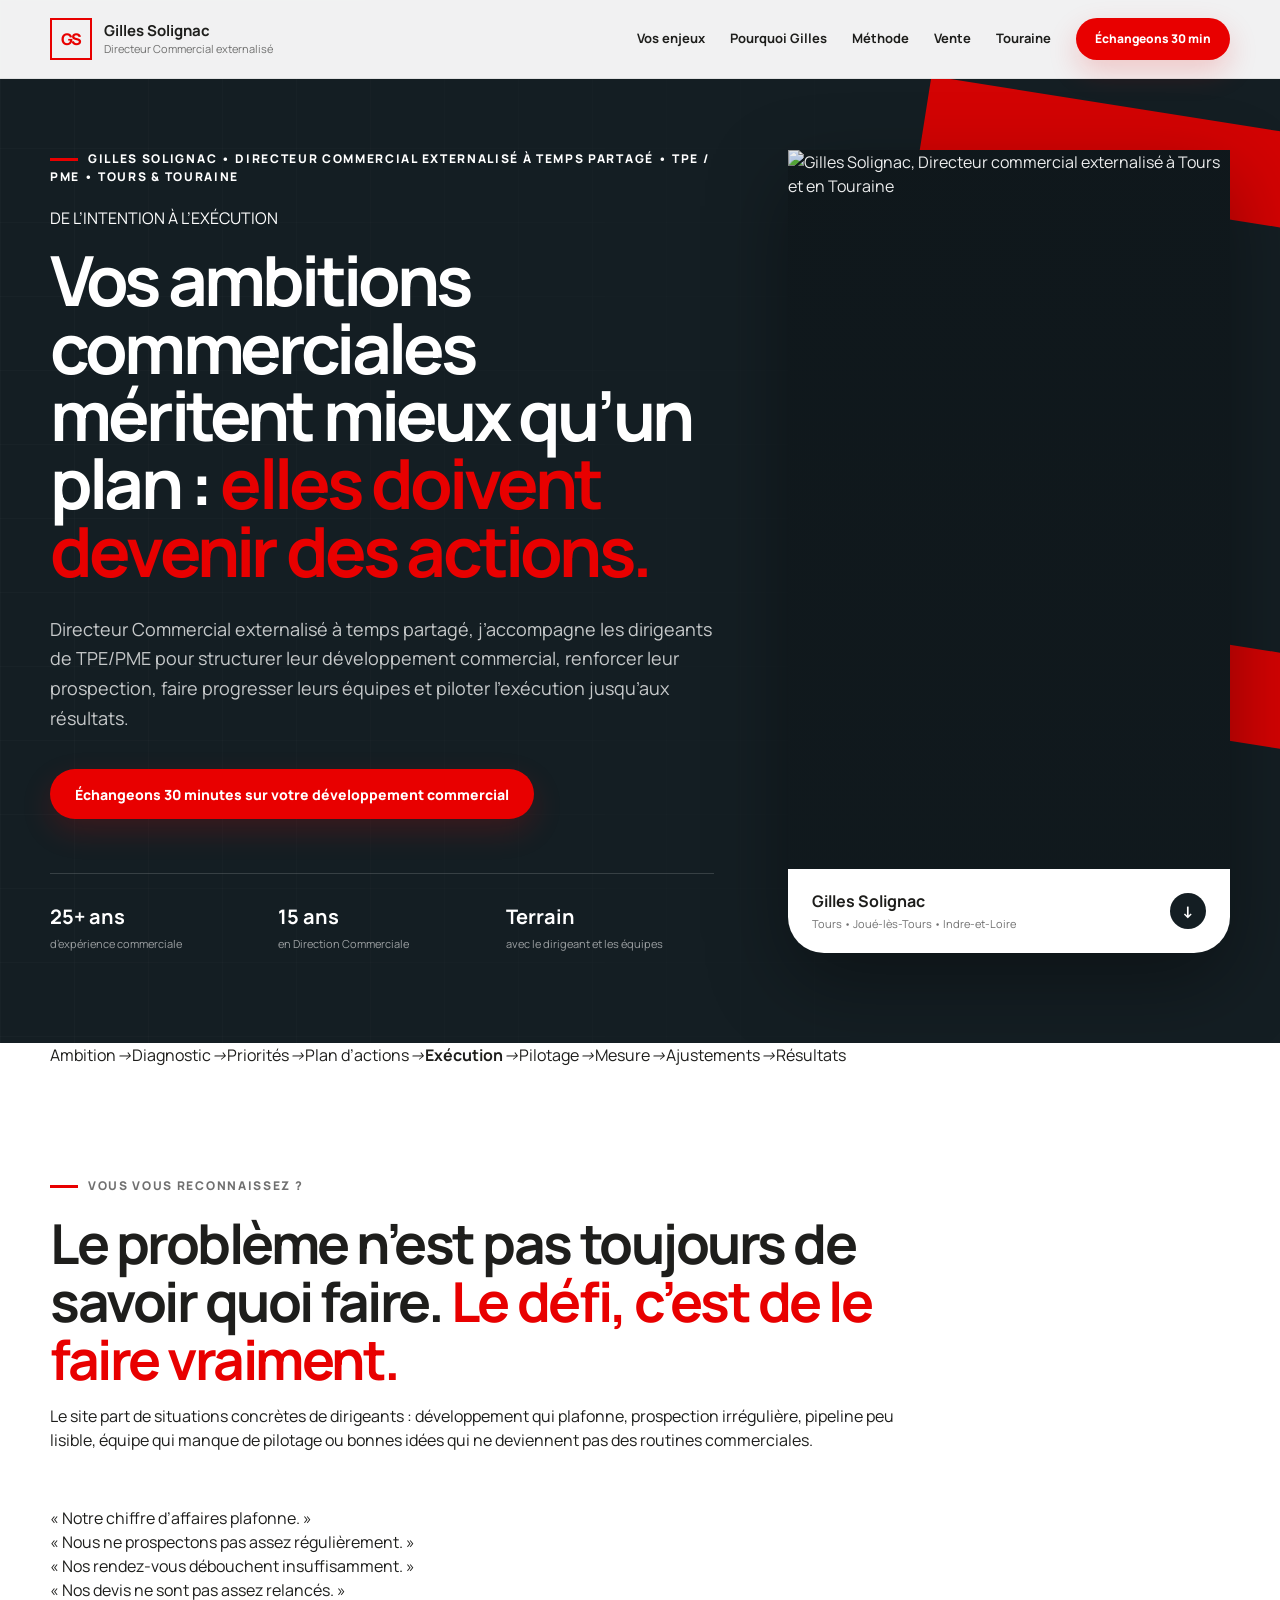
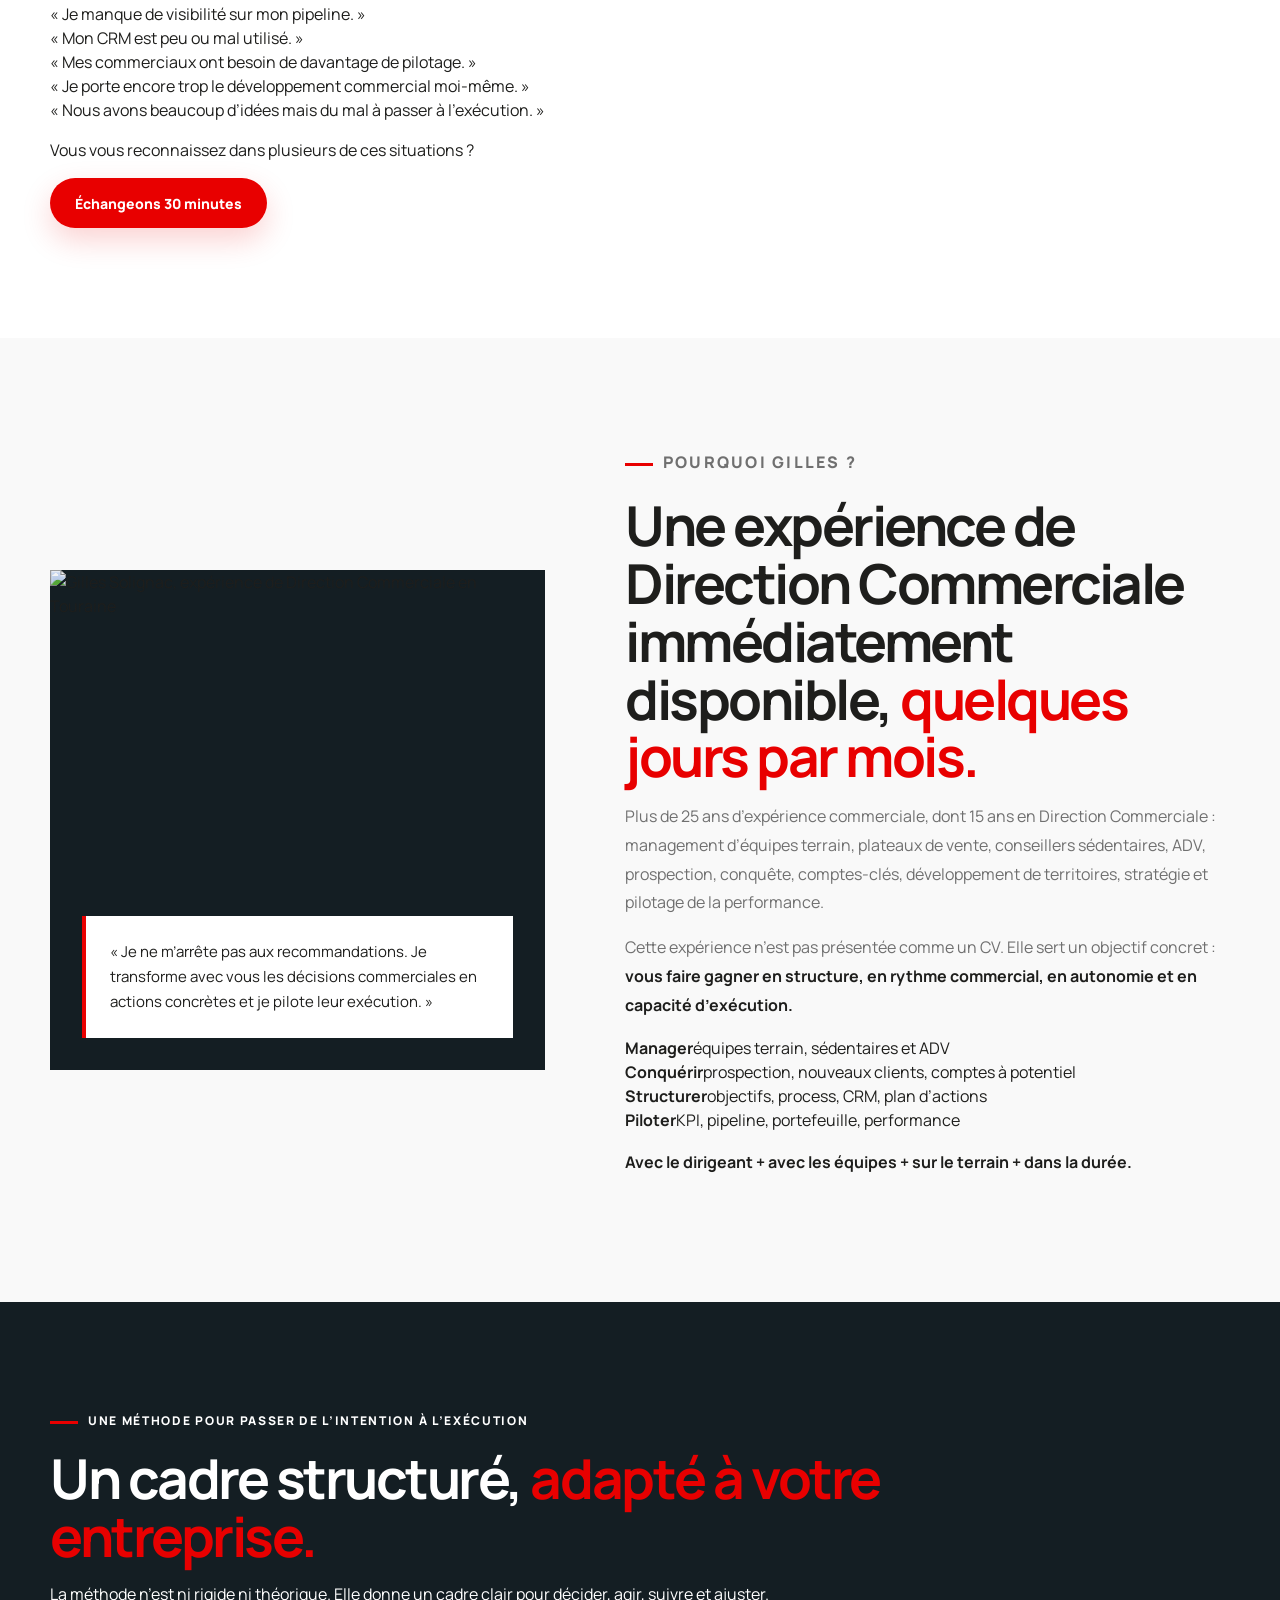
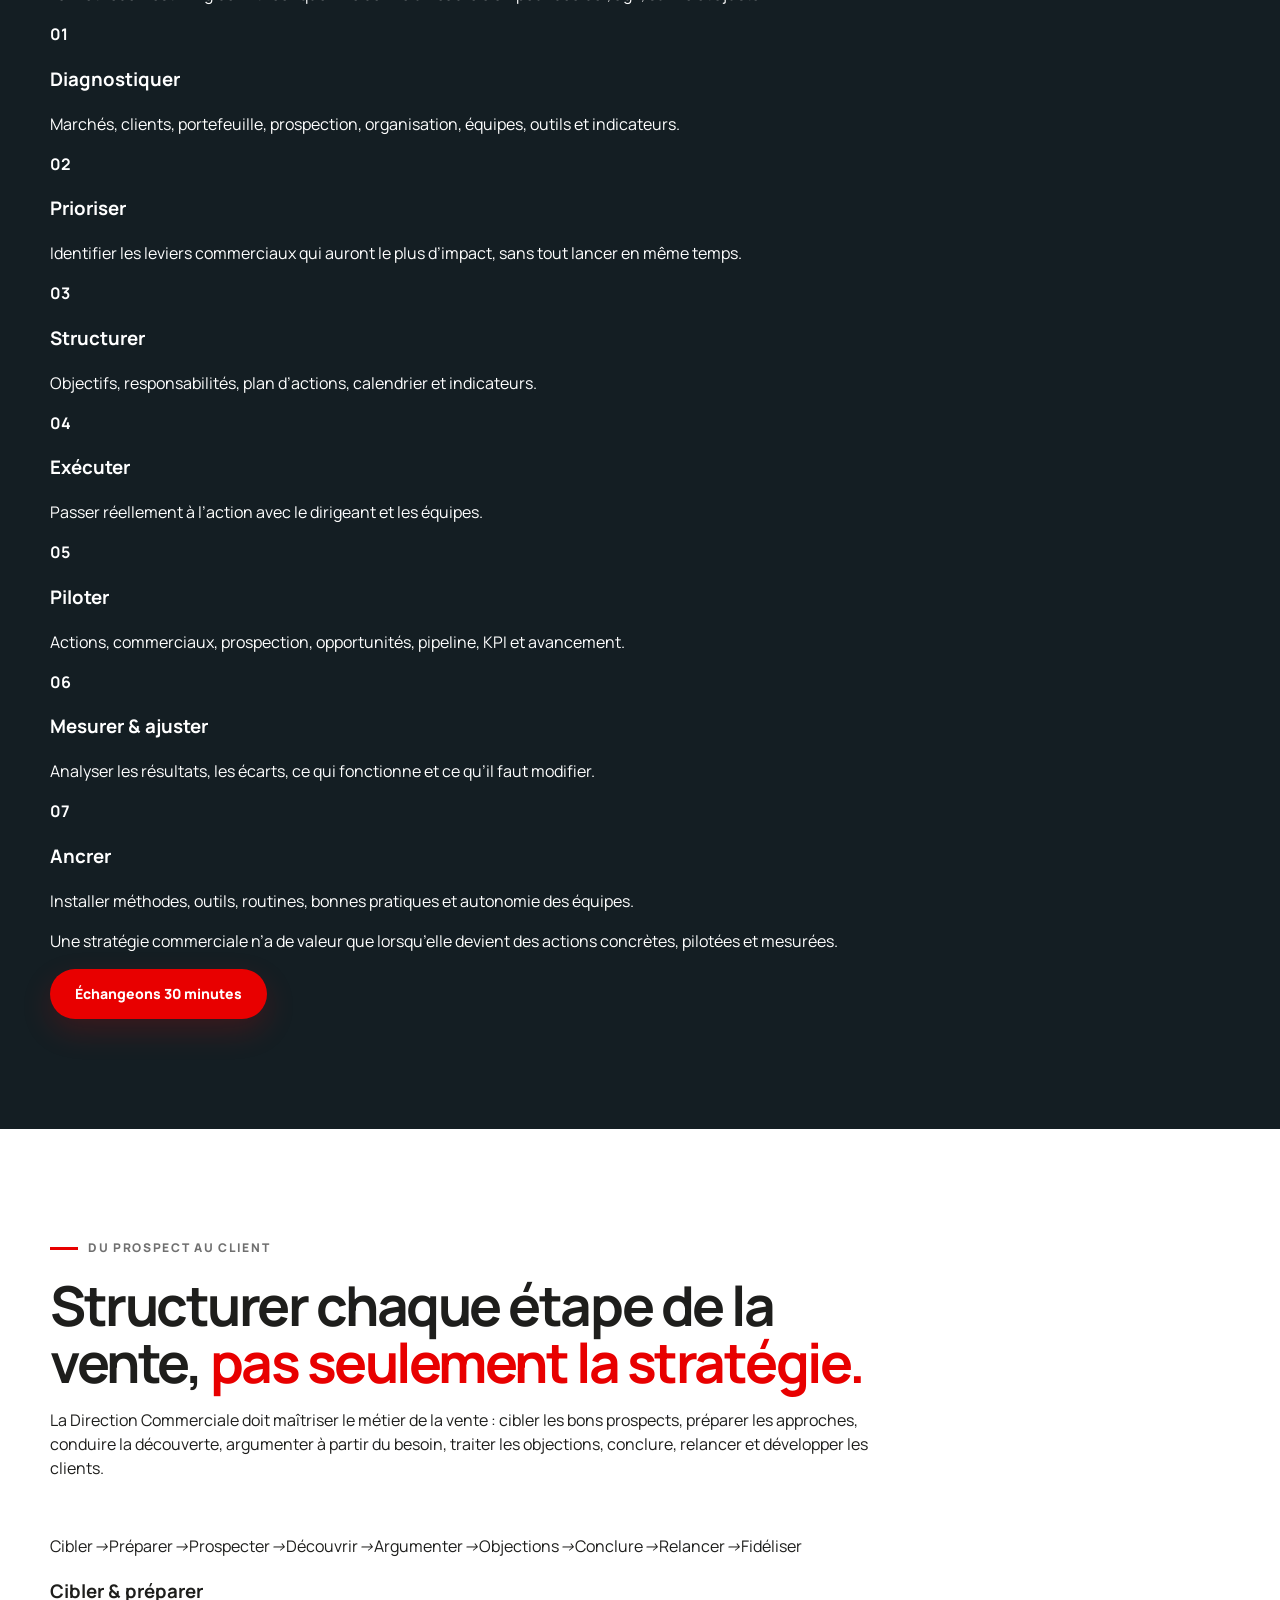
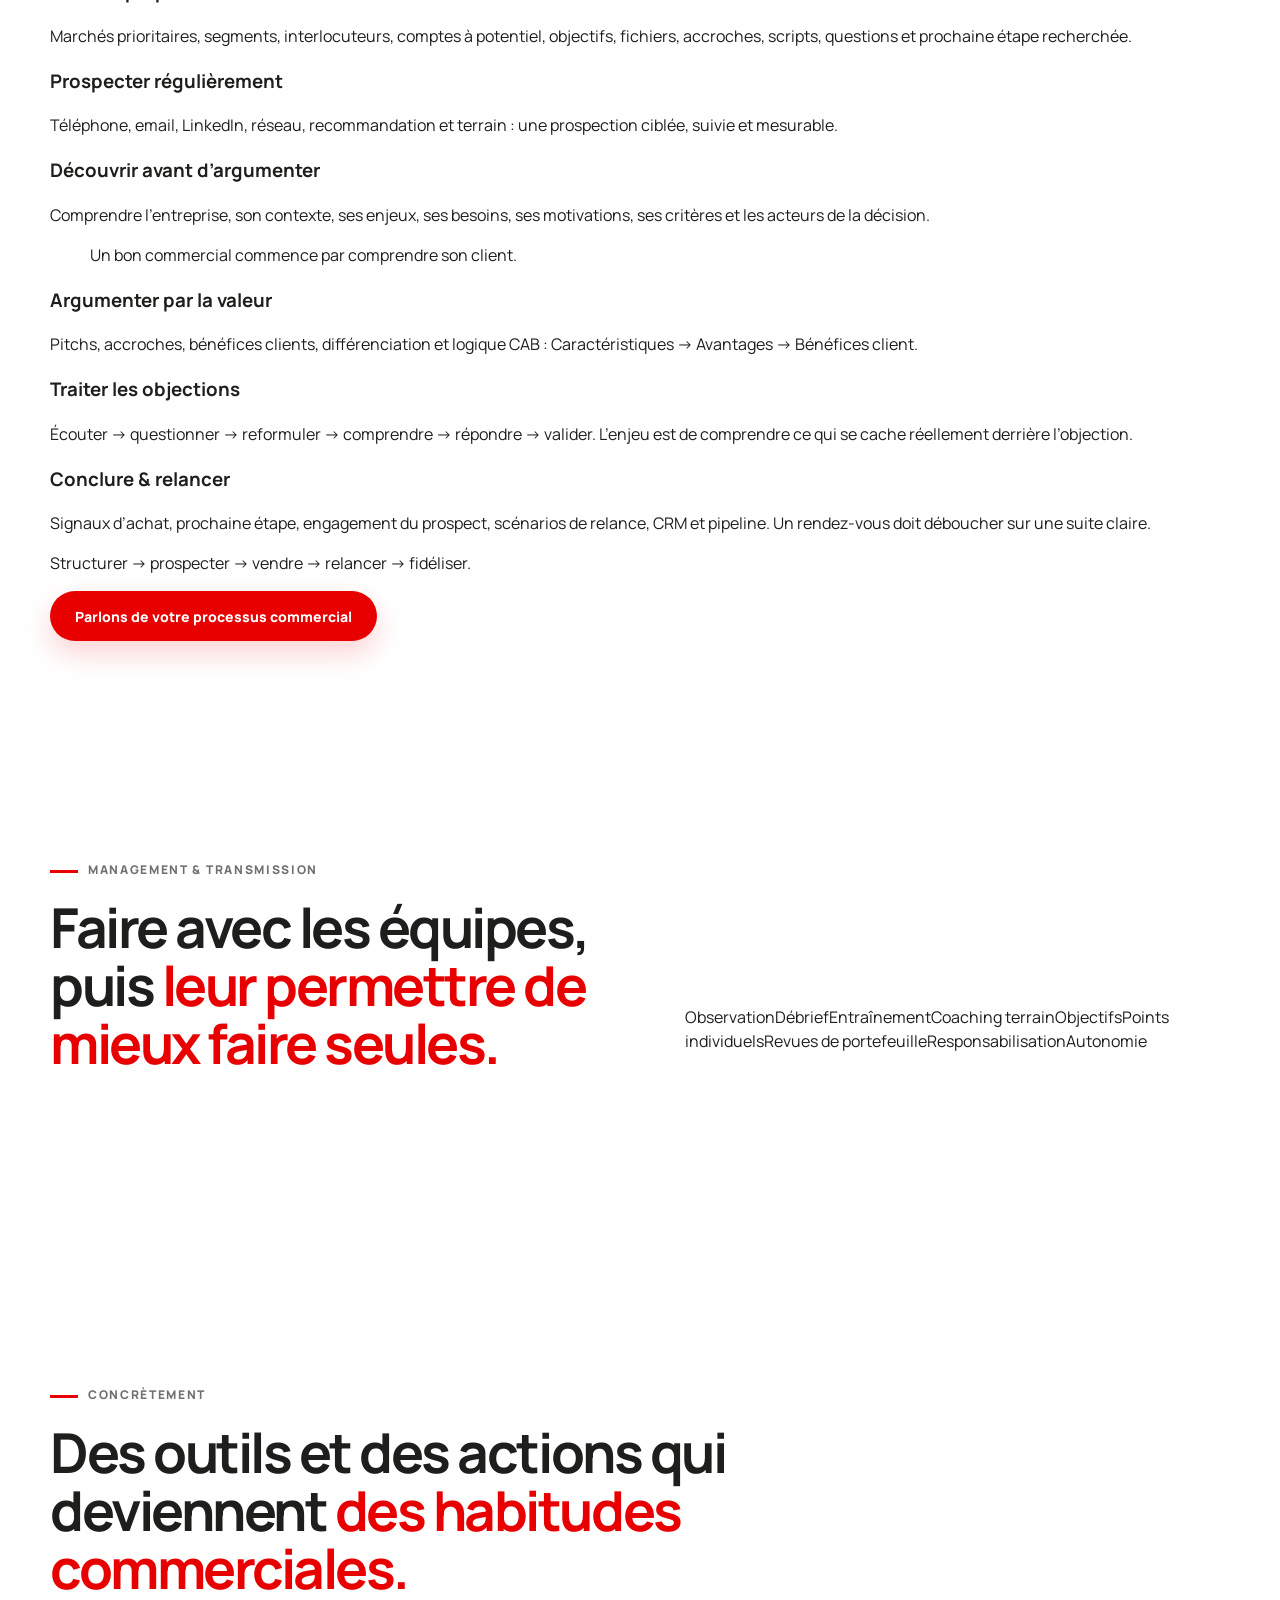
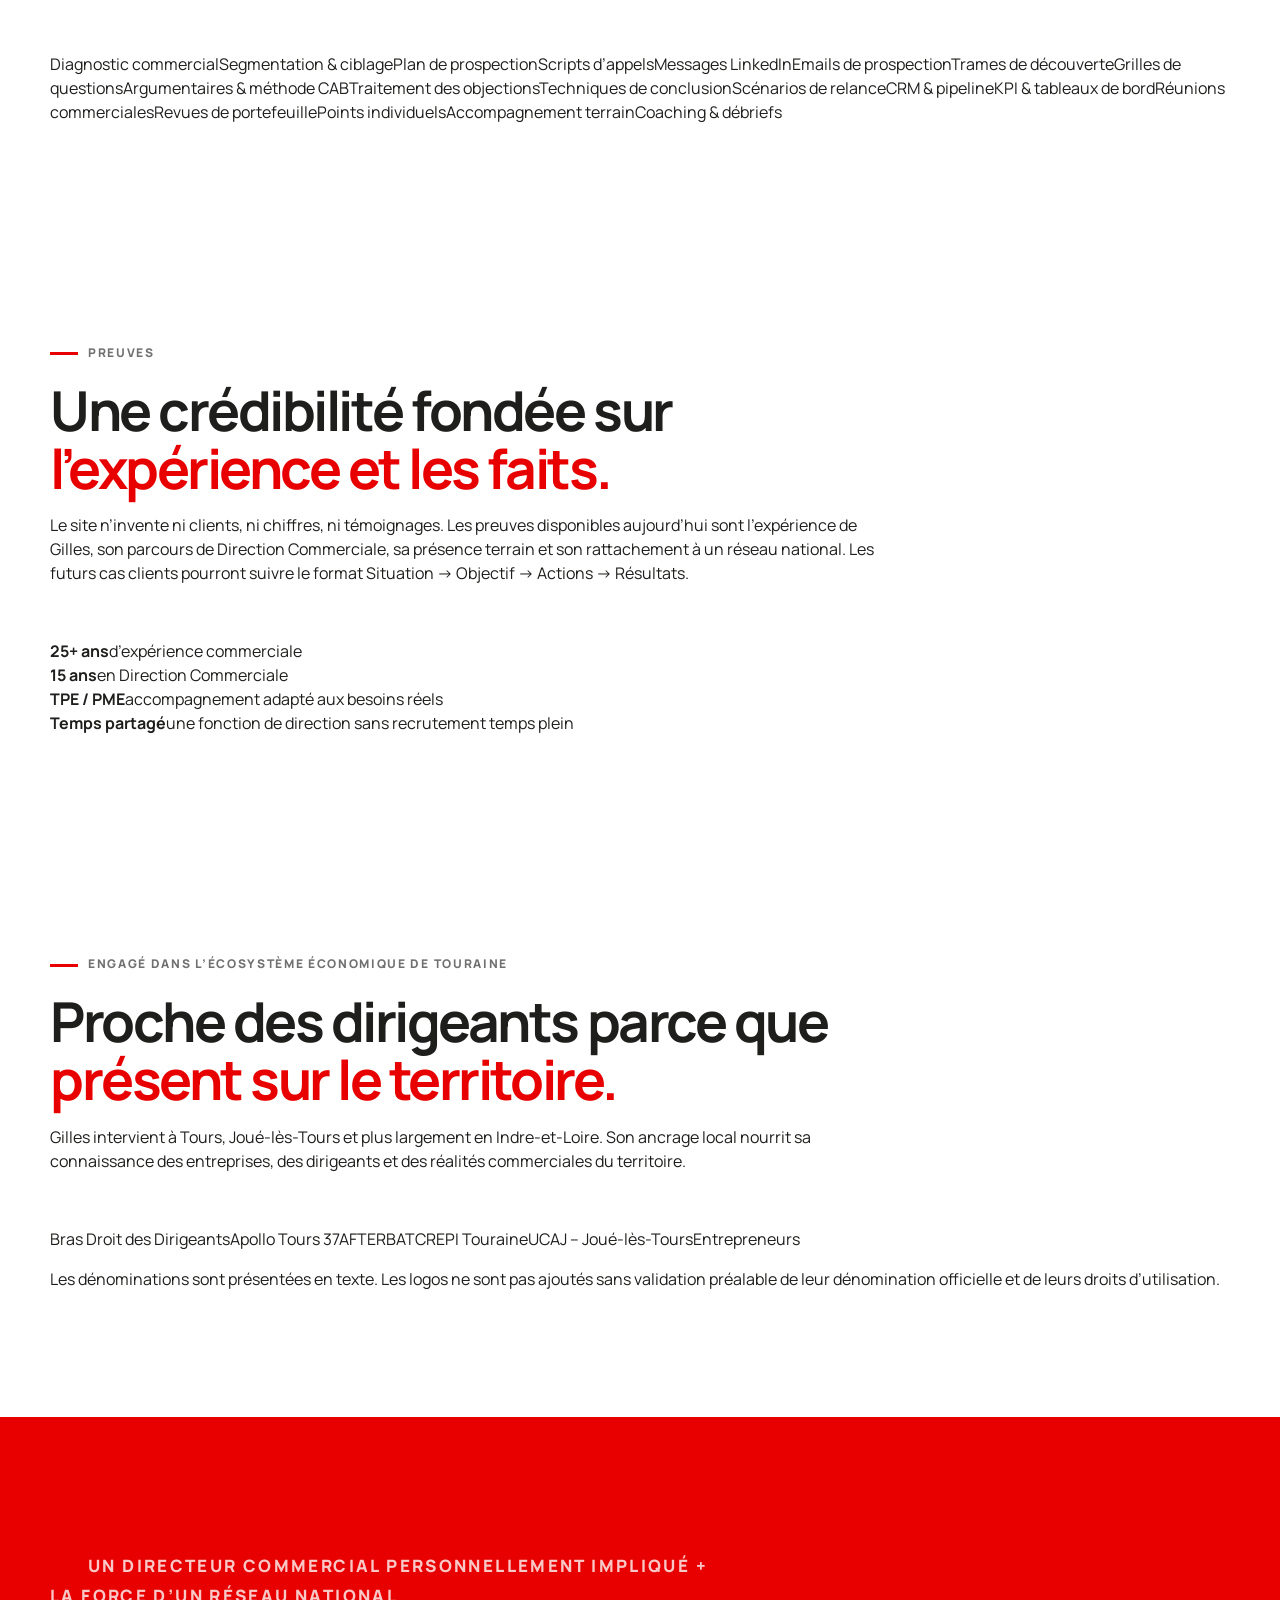
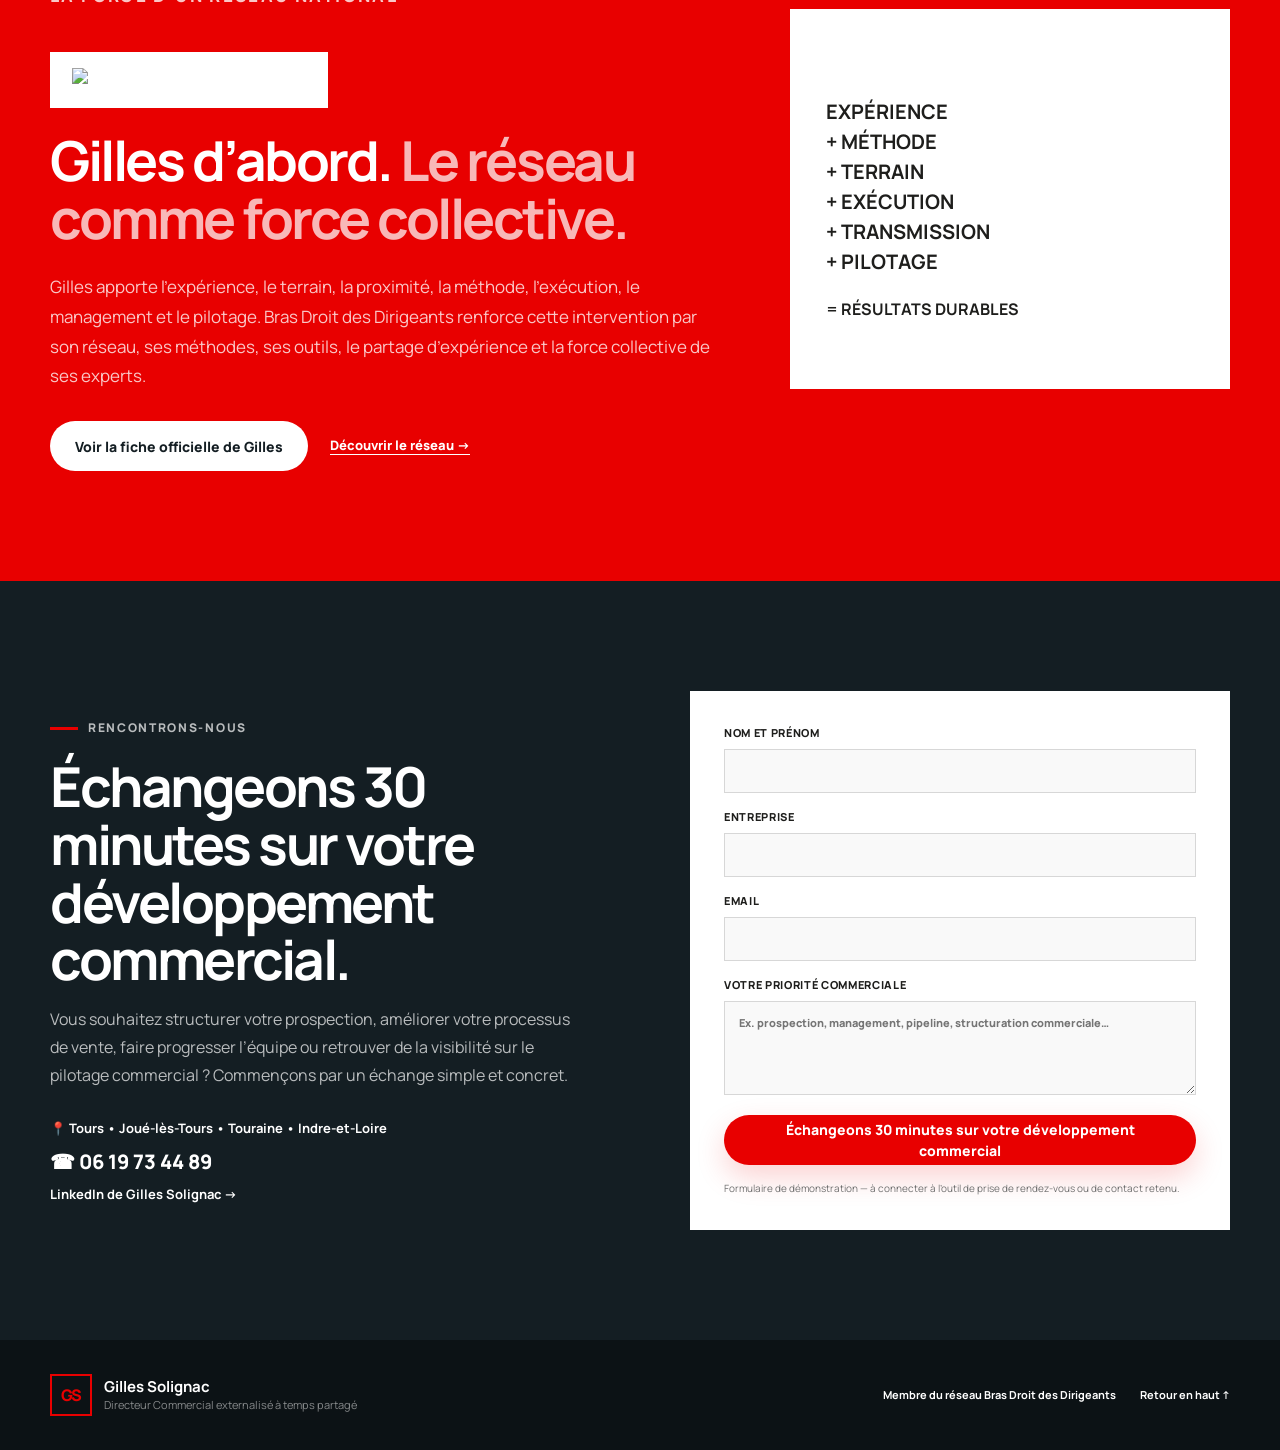
==== commit 78cea83a: "Reposition site around execution, sales process and local SEO" ====
--- a/index.html
+++ b/index.html
@@ -1 +1,13 @@
-<!doctype html><html lang="fr"><head><meta charset="utf-8"><meta name="viewport" content="width=device-width,initial-scale=1"><meta name="description" content="Gilles Solignac, Directeur Commercial externalisé en Touraine. Structuration commerciale, management, prospection et pilotage pour TPE et PME."><title>Gilles Solignac — Directeur Commercial externalisé</title><link rel="preconnect" href="https://fonts.googleapis.com"><link rel="preconnect" href="https://fonts.gstatic.com" crossorigin><link href="https://fonts.googleapis.com/css2?family=Manrope:wght@400;500;600;700;800&display=swap" rel="stylesheet"><link rel="stylesheet" href="styles.css"></head><body><header class="site-header" id="top"><div class="container nav-wrap"><a class="brand" href="#top"><span class="brand-mark">GS</span><span class="brand-copy"><strong>Gilles Solignac</strong><small>Bras Droit des Dirigeants</small></span></a><button class="nav-toggle" aria-label="Ouvrir le menu" aria-expanded="false">☰</button><nav class="nav"><a href="#accompagnement">Accompagnement</a><a href="#missions">Missions</a><a href="#gilles">À propos</a><a href="#reseau">Le réseau</a><a class="btn btn-small btn-primary" href="#contact">Échangeons 30 min</a></nav></div></header><main><section class="hero"><div class="hero-grid-bg"></div><div class="container hero-grid"><div class="hero-copy reveal"><p class="eyebrow">Directeur Commercial externalisé • Touraine</p><h1>Votre développement commercial mérite une <span>vraie direction.</span></h1><p class="hero-lead">J’accompagne les dirigeants de TPE et PME pour structurer leur organisation commerciale, piloter leurs équipes et développer durablement leur chiffre d’affaires — sans recruter un Directeur Commercial à temps plein.</p><div class="hero-actions"><a class="btn btn-primary" href="#contact">Parlons de votre entreprise</a><a class="btn btn-ghost" href="#accompagnement">Découvrir mon accompagnement</a></div><div class="hero-proof"><div><strong>25+ ans</strong><span>d’expérience commerciale</span></div><div><strong>Temps partagé</strong><span>au rythme de votre entreprise</span></div><div><strong>Touraine</strong><span>proximité & présence terrain</span></div></div></div><div class="hero-card reveal delay-1"><div class="portrait"><img src="gilles-solignac.png" alt="Gilles Solignac, Directeur Commercial externalisé"></div><div class="hero-card-footer"><div><strong>Gilles Solignac</strong><span>Directeur Commercial externalisé</span></div><a href="#gilles">↓</a></div></div></div></section><section class="section" id="accompagnement"><div class="container"><div class="section-heading reveal"><p class="eyebrow dark">Votre situation</p><h2>Vous reconnaissez votre entreprise ?</h2></div><div class="problem-grid"><article class="problem-card reveal"><span class="num">01</span><h3>Le dirigeant porte encore seul le commercial</h3><p>Les ventes reposent essentiellement sur vous, votre réseau et votre disponibilité.</p></article><article class="problem-card reveal delay-1"><span class="num">02</span><h3>Le chiffre d’affaires manque de prévisibilité</h3><p>Il existe des opportunités, mais pas encore suffisamment de méthode et de pilotage.</p></article><article class="problem-card reveal delay-2"><span class="num">03</span><h3>L’équipe commerciale manque de pilotage</h3><p>Objectifs, indicateurs, organisation et management doivent être structurés.</p></article><article class="problem-card accent reveal delay-3"><span class="num">04</span><h3>Vous avez besoin d’un Directeur Commercial…</h3><p>…mais pas nécessairement à temps plein.</p><a href="#contact">Faisons le point →</a></article></div></div></section><section class="section dark-section"><div class="container split"><div class="section-heading light reveal"><p class="eyebrow">Direction Commerciale à temps partagé</p><h2>Une vraie direction commerciale, <span>adaptée à votre entreprise.</span></h2></div><div class="solution-copy reveal delay-1"><p>J’interviens directement dans votre entreprise quelques jours par mois. L’objectif : transformer vos ambitions commerciales en organisation, actions et résultats mesurables.</p><div class="process"><span>Diagnostic</span><i>→</i><span>Stratégie</span><i>→</i><span>Organisation</span><i>→</i><span>Management</span><i>→</i><span>Pilotage</span></div></div></div></section><section class="section" id="missions"><div class="container"><div class="section-heading reveal"><p class="eyebrow dark">Mes missions</p><h2>Structurer. Piloter. Développer.</h2></div><div class="mission-grid"><article class="mission-card reveal"><div class="icon">↗</div><h3>Stratégie commerciale</h3><p>Positionnement, objectifs, marché, offre et plan d’action commercial.</p></article><article class="mission-card reveal delay-1"><div class="icon">⌘</div><h3>Organisation commerciale</h3><p>Process, CRM, portefeuille clients, rôles et méthodes de travail.</p></article><article class="mission-card reveal delay-2"><div class="icon">◎</div><h3>Management commercial</h3><p>Accompagnement, animation et montée en compétence des équipes.</p></article><article class="mission-card reveal"><div class="icon">＋</div><h3>Prospection</h3><p>Structurer une démarche de conquête régulière et mesurable.</p></article><article class="mission-card reveal delay-1"><div class="icon">▥</div><h3>Pilotage</h3><p>KPI, prévisions, objectifs et tableaux de bord pour décider avec les bons indicateurs.</p></article><article class="mission-card reveal delay-2"><div class="icon">↑</div><h3>Développement du CA</h3><p>Transformer la stratégie en actions commerciales concrètes et durables.</p></article></div></div></section><section class="section about" id="gilles"><div class="container about-grid"><div class="about-visual reveal"><img src="gilles-solignac.png" alt="Gilles Solignac"><div class="quote-box">« Mon rôle n’est pas simplement de conseiller. Je travaille aux côtés du dirigeant et de ses équipes pour transformer les décisions en actions. »</div></div><div class="about-copy reveal delay-1"><p class="eyebrow dark">Gilles Solignac</p><h2>Plus de 25 ans d’expérience commerciale au service des PME.</h2><p>Après plus de 25 ans dans un grand groupe agroalimentaire familial, j’ai choisi de mettre mon expérience commerciale au service des dirigeants de TPE et PME qui souhaitent structurer leur développement sans alourdir leur organisation.</p><p>Mon approche repose sur trois principes : <strong>écouter</strong> la réalité de l’entreprise, <strong>structurer</strong> ce qui doit l’être et <strong>agir</strong> avec les équipes.</p><div class="values"><span>Écoute</span><span>Proximité</span><span>Exigence</span><span>Action</span></div><a class="text-link" href="https://fr.linkedin.com/in/gilles-solignac" target="_blank" rel="noreferrer">Voir mon profil LinkedIn →</a></div></div></section><section class="section network" id="reseau"><div class="container network-grid"><div class="network-copy reveal"><p class="eyebrow">Un expert local, membre d’un réseau national</p><a class="network-logo-link" href="https://www.brasdroitdesdirigeants.com/" target="_blank" rel="noreferrer"><img class="network-logo" src="https://www.brasdroitdesdirigeants.com/wp-content/uploads/2022/06/logo-1.svg" alt="Bras Droit des Dirigeants"></a><h2>Gilles Solignac est rattaché au réseau<br><span>Bras Droit des Dirigeants.</span></h2><p>Gilles intervient à Joué-lès-Tours comme Directeur Commercial externalisé à temps partagé. Il agit comme un véritable relais opérationnel auprès du dirigeant, fédère l’équipe commerciale et assure la continuité des actions pour atteindre les objectifs de l’entreprise.</p><p>Son accompagnement s’inscrit dans le réseau Bras Droit des Dirigeants, qui réunit des cadres externalisés spécialisés dans plusieurs fonctions de direction.</p><div class="network-actions"><a class="btn btn-light" href="https://www.brasdroitdesdirigeants.com/bras-droit/dirco-externalise-joue-les-tours/gilles-solignac/" target="_blank" rel="noreferrer">Voir sa page Bras Droit des Dirigeants</a><a class="network-site-link" href="https://www.brasdroitdesdirigeants.com/" target="_blank" rel="noreferrer">Découvrir le réseau →</a></div></div><div class="network-card reveal delay-1"><div class="network-number">200+</div><p>cadres externalisés à temps partagé au sein du réseau</p><div class="network-tags"><span>Direction Commerciale</span><span>Finance</span><span>RH</span><span>Communication</span><span>Direction Générale</span></div></div></div></section><section class="section method"><div class="container"><div class="section-heading reveal"><p class="eyebrow dark">Méthode</p><h2>Commencer simplement. Avancer concrètement.</h2></div><div class="steps"><div class="step reveal"><span>1</span><h3>Échange initial</h3><p>30 minutes pour comprendre votre situation, vos enjeux et vos priorités.</p></div><div class="step reveal delay-1"><span>2</span><h3>Diagnostic</h3><p>Lecture de l’organisation commerciale, des chiffres, du pipe et du fonctionnement de l’équipe.</p></div><div class="step reveal delay-2"><span>3</span><h3>Plan d’action</h3><p>Des priorités claires, un rythme d’intervention et des indicateurs adaptés à votre entreprise.</p></div><div class="step reveal delay-3"><span>4</span><h3>Mise en œuvre</h3><p>Accompagnement opérationnel du dirigeant et des équipes, dans la durée.</p></div></div></div></section><section class="section contact" id="contact"><div class="container contact-grid"><div class="contact-copy reveal"><p class="eyebrow">Premier échange</p><h2>Et si nous faisions le point sur votre développement commercial ?</h2><p>Un premier échange permet de comprendre votre situation et de déterminer si l’intervention d’un Directeur Commercial externalisé est pertinente pour votre entreprise.</p><div class="contact-details"><span>📍 Joué-lès-Tours • Tours • Indre-et-Loire</span><a class="phone-link" href="tel:+33619734489">☎ 06 19 73 44 89</a><a href="https://fr.linkedin.com/in/gilles-solignac" target="_blank" rel="noreferrer">LinkedIn de Gilles Solignac →</a></div></div><form class="contact-form reveal delay-1" id="contactForm"><label>Nom et prénom<input type="text" name="name" autocomplete="name" required></label><label>Entreprise<input type="text" name="company" autocomplete="organization"></label><label>Email<input type="email" name="email" autocomplete="email" required></label><label>Votre besoin<textarea name="message" rows="4" placeholder="Ex. structurer la prospection, manager l’équipe, améliorer le pilotage…"></textarea></label><button class="btn btn-primary" type="submit">Demander un échange</button><p class="form-note">Formulaire de démonstration — à connecter à votre outil de contact lors de la mise en ligne.</p></form></div></section></main><footer><div class="container footer-grid"><div class="brand footer-brand"><span class="brand-mark">GS</span><span class="brand-copy"><strong>Gilles Solignac</strong><small>Directeur Commercial externalisé</small></span></div><div class="footer-right"><a href="https://www.brasdroitdesdirigeants.com/" target="_blank" rel="noreferrer">Rattaché au réseau Bras Droit des Dirigeants</a><a href="#top">Retour en haut ↑</a></div></div></footer><script src="script.js"></script></body></html>+<!doctype html><html lang="fr"><head><meta charset="utf-8"><meta name="viewport" content="width=device-width,initial-scale=1"><title>Gilles Solignac | Directeur commercial externalisé à Tours</title><meta name="description" content="Gilles Solignac, Directeur Commercial externalisé à temps partagé à Tours, Joué-lès-Tours et en Touraine. Structuration commerciale, prospection, management, pilotage et exécution pour TPE/PME."><link rel="canonical" href="https://gilles-solignac-mydnex-3805s-projects.vercel.app/"><meta property="og:type" content="website"><meta property="og:locale" content="fr_FR"><meta property="og:title" content="Gilles Solignac — De l'intention à l'exécution"><meta property="og:description" content="Directeur Commercial externalisé à temps partagé pour TPE/PME en Touraine. Structurer, prospecter, vendre, manager, piloter et mesurer."><meta property="og:url" content="https://gilles-solignac-mydnex-3805s-projects.vercel.app/"><meta property="og:image" content="https://gilles-solignac-mydnex-3805s-projects.vercel.app/gilles-solignac.png"><meta name="twitter:card" content="summary_large_image"><link rel="preconnect" href="https://fonts.googleapis.com"><link rel="preconnect" href="https://fonts.gstatic.com" crossorigin><link href="https://fonts.googleapis.com/css2?family=Manrope:wght@400;500;600;700;800&display=swap" rel="stylesheet"><link rel="stylesheet" href="styles.css"><link rel="stylesheet" href="enhancements.css"><script type="application/ld+json">{"@context":"https://schema.org","@type":"ProfessionalService","name":"Gilles Solignac — Direction Commerciale externalisée","description":"Direction Commerciale externalisée à temps partagé pour TPE et PME en Touraine.","url":"https://gilles-solignac-mydnex-3805s-projects.vercel.app/","telephone":"+33619734489","areaServed":["Tours","Joué-lès-Tours","Touraine","Indre-et-Loire"],"founder":{"@type":"Person","name":"Gilles Solignac","jobTitle":"Directeur Commercial externalisé","sameAs":["https://fr.linkedin.com/in/gilles-solignac","https://www.brasdroitdesdirigeants.com/bras-droit/dirco-externalise-joue-les-tours/gilles-solignac/"]}}</script></head><body><header class="site-header" id="top"><div class="container nav-wrap"><a class="brand" href="#top" aria-label="Accueil Gilles Solignac"><span class="brand-mark">GS</span><span class="brand-copy"><strong>Gilles Solignac</strong><small>Directeur Commercial externalisé</small></span></a><button class="nav-toggle" aria-label="Ouvrir le menu" aria-expanded="false">☰</button><nav class="nav"><a href="#problemes">Vos enjeux</a><a href="#gilles">Pourquoi Gilles</a><a href="#methode">Méthode</a><a href="#vente">Vente</a><a href="#touraine">Touraine</a><a class="btn btn-small btn-primary" href="#contact">Échangeons 30 min</a></nav></div></header><main>
+<section class="hero"><div class="hero-grid-bg"></div><div class="container hero-grid"><div class="hero-copy reveal"><p class="eyebrow">Gilles Solignac • Directeur Commercial externalisé à temps partagé • TPE / PME • Tours & Touraine</p><p class="hero-kicker">DE L’INTENTION À L’EXÉCUTION</p><h1>Vos ambitions commerciales méritent mieux qu’un plan : <span>elles doivent devenir des actions.</span></h1><p class="hero-lead">Directeur Commercial externalisé à temps partagé, j’accompagne les dirigeants de TPE/PME pour structurer leur développement commercial, renforcer leur prospection, faire progresser leurs équipes et piloter l’exécution jusqu’aux résultats.</p><div class="hero-actions"><a class="btn btn-primary" href="#contact">Échangeons 30 minutes sur votre développement commercial</a></div><div class="hero-proof"><div><strong>25+ ans</strong><span>d’expérience commerciale</span></div><div><strong>15 ans</strong><span>en Direction Commerciale</span></div><div><strong>Terrain</strong><span>avec le dirigeant et les équipes</span></div></div></div><div class="hero-card reveal delay-1"><div class="portrait"><img src="gilles-solignac.png" width="768" height="1024" alt="Gilles Solignac, Directeur commercial externalisé à Tours et en Touraine"></div><div class="hero-card-footer"><div><strong>Gilles Solignac</strong><span>Tours • Joué-lès-Tours • Indre-et-Loire</span></div><a href="#gilles" aria-label="Découvrir Gilles">↓</a></div></div></div></section>
+<section class="execution-bar" aria-label="Du projet aux résultats"><div class="container execution-flow"><span>Ambition</span><i>→</i><span>Diagnostic</span><i>→</i><span>Priorités</span><i>→</i><span>Plan d’actions</span><i>→</i><strong>Exécution</strong><i>→</i><span>Pilotage</span><i>→</i><span>Mesure</span><i>→</i><span>Ajustements</span><i>→</i><span>Résultats</span></div></section>
+<section class="section" id="problemes"><div class="container"><div class="section-heading reveal"><p class="eyebrow dark">Vous vous reconnaissez ?</p><h2>Le problème n’est pas toujours de savoir quoi faire. <span>Le défi, c’est de le faire vraiment.</span></h2><p class="section-intro">Le site part de situations concrètes de dirigeants : développement qui plafonne, prospection irrégulière, pipeline peu lisible, équipe qui manque de pilotage ou bonnes idées qui ne deviennent pas des routines commerciales.</p></div><div class="pain-grid"><article>« Notre chiffre d’affaires plafonne. »</article><article>« Nous ne prospectons pas assez régulièrement. »</article><article>« Nos rendez-vous débouchent insuffisamment. »</article><article>« Nos devis ne sont pas assez relancés. »</article><article>« Je manque de visibilité sur mon pipeline. »</article><article>« Mon CRM est peu ou mal utilisé. »</article><article>« Mes commerciaux ont besoin de davantage de pilotage. »</article><article>« Je porte encore trop le développement commercial moi-même. »</article><article>« Nous avons beaucoup d’idées mais du mal à passer à l’exécution. »</article></div><div class="inline-cta"><p>Vous vous reconnaissez dans plusieurs de ces situations ?</p><a class="btn btn-primary" href="#contact">Échangeons 30 minutes</a></div></div></section>
+<section class="section about" id="gilles"><div class="container about-grid"><div class="about-visual reveal"><img src="gilles-solignac.png" width="768" height="1024" loading="lazy" alt="Gilles Solignac, expérience de Direction Commerciale en Touraine"><div class="quote-box">« Je ne m’arrête pas aux recommandations. Je transforme avec vous les décisions commerciales en actions concrètes et je pilote leur exécution. »</div></div><div class="about-copy reveal delay-1"><p class="eyebrow dark">Pourquoi Gilles ?</p><h2>Une expérience de Direction Commerciale immédiatement disponible, <span>quelques jours par mois.</span></h2><p>Plus de 25 ans d’expérience commerciale, dont 15 ans en Direction Commerciale : management d’équipes terrain, plateaux de vente, conseillers sédentaires, ADV, prospection, conquête, comptes-clés, développement de territoires, stratégie et pilotage de la performance.</p><p>Cette expérience n’est pas présentée comme un CV. Elle sert un objectif concret : <strong>vous faire gagner en structure, en rythme commercial, en autonomie et en capacité d’exécution.</strong></p><div class="experience-grid"><div><strong>Manager</strong><span>équipes terrain, sédentaires et ADV</span></div><div><strong>Conquérir</strong><span>prospection, nouveaux clients, comptes à potentiel</span></div><div><strong>Structurer</strong><span>objectifs, process, CRM, plan d’actions</span></div><div><strong>Piloter</strong><span>KPI, pipeline, portefeuille, performance</span></div></div><p class="director-note"><strong>Avec le dirigeant + avec les équipes + sur le terrain + dans la durée.</strong></p></div></div></section>
+<section class="section dark-section" id="methode"><div class="container"><div class="section-heading light reveal"><p class="eyebrow">Une méthode pour passer de l’intention à l’exécution</p><h2>Un cadre structuré, <span>adapté à votre entreprise.</span></h2><p class="section-intro light-text">La méthode n’est ni rigide ni théorique. Elle donne un cadre clair pour décider, agir, suivre et ajuster.</p></div><div class="method-grid"><article><b>01</b><h3>Diagnostiquer</h3><p>Marchés, clients, portefeuille, prospection, organisation, équipes, outils et indicateurs.</p></article><article><b>02</b><h3>Prioriser</h3><p>Identifier les leviers commerciaux qui auront le plus d’impact, sans tout lancer en même temps.</p></article><article><b>03</b><h3>Structurer</h3><p>Objectifs, responsabilités, plan d’actions, calendrier et indicateurs.</p></article><article class="method-focus"><b>04</b><h3>Exécuter</h3><p>Passer réellement à l’action avec le dirigeant et les équipes.</p></article><article><b>05</b><h3>Piloter</h3><p>Actions, commerciaux, prospection, opportunités, pipeline, KPI et avancement.</p></article><article><b>06</b><h3>Mesurer & ajuster</h3><p>Analyser les résultats, les écarts, ce qui fonctionne et ce qu’il faut modifier.</p></article><article><b>07</b><h3>Ancrer</h3><p>Installer méthodes, outils, routines, bonnes pratiques et autonomie des équipes.</p></article></div><div class="inline-cta dark-cta"><p>Une stratégie commerciale n’a de valeur que lorsqu’elle devient des actions concrètes, pilotées et mesurées.</p><a class="btn btn-primary" href="#contact">Échangeons 30 minutes</a></div></div></section>
+<section class="section" id="vente"><div class="container"><div class="section-heading reveal"><p class="eyebrow dark">Du prospect au client</p><h2>Structurer chaque étape de la vente, <span>pas seulement la stratégie.</span></h2><p class="section-intro">La Direction Commerciale doit maîtriser le métier de la vente : cibler les bons prospects, préparer les approches, conduire la découverte, argumenter à partir du besoin, traiter les objections, conclure, relancer et développer les clients.</p></div><div class="sales-flow" aria-label="Processus commercial"><span>Cibler</span><i>→</i><span>Préparer</span><i>→</i><span>Prospecter</span><i>→</i><span>Découvrir</span><i>→</i><span>Argumenter</span><i>→</i><span>Objections</span><i>→</i><span>Conclure</span><i>→</i><span>Relancer</span><i>→</i><span>Fidéliser</span></div><div class="sales-grid"><article><h3>Cibler & préparer</h3><p>Marchés prioritaires, segments, interlocuteurs, comptes à potentiel, objectifs, fichiers, accroches, scripts, questions et prochaine étape recherchée.</p></article><article><h3>Prospecter régulièrement</h3><p>Téléphone, email, LinkedIn, réseau, recommandation et terrain : une prospection ciblée, suivie et mesurable.</p></article><article><h3>Découvrir avant d’argumenter</h3><p>Comprendre l’entreprise, son contexte, ses enjeux, ses besoins, ses motivations, ses critères et les acteurs de la décision.</p><blockquote>Un bon commercial commence par comprendre son client.</blockquote></article><article><h3>Argumenter par la valeur</h3><p>Pitchs, accroches, bénéfices clients, différenciation et logique CAB : Caractéristiques → Avantages → Bénéfices client.</p></article><article><h3>Traiter les objections</h3><p>Écouter → questionner → reformuler → comprendre → répondre → valider. L’enjeu est de comprendre ce qui se cache réellement derrière l’objection.</p></article><article><h3>Conclure & relancer</h3><p>Signaux d’achat, prochaine étape, engagement du prospect, scénarios de relance, CRM et pipeline. Un rendez-vous doit déboucher sur une suite claire.</p></article></div><div class="inline-cta"><p>Structurer → prospecter → vendre → relancer → fidéliser.</p><a class="btn btn-primary" href="#contact">Parlons de votre processus commercial</a></div></div></section>
+<section class="section management-section" id="management"><div class="container split"><div class="section-heading reveal"><p class="eyebrow dark">Management & transmission</p><h2>Faire avec les équipes, puis <span>leur permettre de mieux faire seules.</span></h2></div><div class="solution-copy light-copy reveal delay-1"><p>Une équipe commerciale performante ne repose pas uniquement sur la motivation. Elle repose sur une méthode, des outils, de l’entraînement et du pilotage.</p><div class="tag-cloud"><span>Observation</span><span>Débrief</span><span>Entraînement</span><span>Coaching terrain</span><span>Objectifs</span><span>Points individuels</span><span>Revues de portefeuille</span><span>Responsabilisation</span><span>Autonomie</span></div><p><strong>Terrain – Expérience – Méthode – Proximité – Engagement – Transmission – Transparence – Résultats</strong></p></div></div></section>
+<section class="section tools-section"><div class="container"><div class="section-heading reveal"><p class="eyebrow dark">Concrètement</p><h2>Des outils et des actions qui deviennent <span>des habitudes commerciales.</span></h2></div><div class="tools-list"><span>Diagnostic commercial</span><span>Segmentation & ciblage</span><span>Plan de prospection</span><span>Scripts d’appels</span><span>Messages LinkedIn</span><span>Emails de prospection</span><span>Trames de découverte</span><span>Grilles de questions</span><span>Argumentaires & méthode CAB</span><span>Traitement des objections</span><span>Techniques de conclusion</span><span>Scénarios de relance</span><span>CRM & pipeline</span><span>KPI & tableaux de bord</span><span>Réunions commerciales</span><span>Revues de portefeuille</span><span>Points individuels</span><span>Accompagnement terrain</span><span>Coaching & débriefs</span></div></div></section>
+<section class="section proof-section" id="preuves"><div class="container"><div class="section-heading reveal"><p class="eyebrow dark">Preuves</p><h2>Une crédibilité fondée sur <span>l’expérience et les faits.</span></h2><p class="section-intro">Le site n’invente ni clients, ni chiffres, ni témoignages. Les preuves disponibles aujourd’hui sont l’expérience de Gilles, son parcours de Direction Commerciale, sa présence terrain et son rattachement à un réseau national. Les futurs cas clients pourront suivre le format Situation → Objectif → Actions → Résultats.</p></div><div class="proof-grid"><div><strong>25+ ans</strong><span>d’expérience commerciale</span></div><div><strong>15 ans</strong><span>en Direction Commerciale</span></div><div><strong>TPE / PME</strong><span>accompagnement adapté aux besoins réels</span></div><div><strong>Temps partagé</strong><span>une fonction de direction sans recrutement temps plein</span></div></div></div></section>
+<section class="section local-section" id="touraine"><div class="container"><div class="section-heading reveal"><p class="eyebrow dark">Engagé dans l’écosystème économique de Touraine</p><h2>Proche des dirigeants parce que <span>présent sur le territoire.</span></h2><p class="section-intro">Gilles intervient à Tours, Joué-lès-Tours et plus largement en Indre-et-Loire. Son ancrage local nourrit sa connaissance des entreprises, des dirigeants et des réalités commerciales du territoire.</p></div><div class="ecosystem-list"><span>Bras Droit des Dirigeants</span><span>Apollo Tours 37</span><span>AFTERBAT</span><span>CREPI Touraine</span><span>UCAJ – Joué-lès-Tours</span><span>Entrepreneurs</span></div><p class="verification-note">Les dénominations sont présentées en texte. Les logos ne sont pas ajoutés sans validation préalable de leur dénomination officielle et de leurs droits d’utilisation.</p></div></section>
+<section class="section network" id="reseau"><div class="container network-grid"><div class="network-copy reveal"><p class="eyebrow">Un Directeur Commercial personnellement impliqué + la force d’un réseau national</p><a class="network-logo-link" href="https://www.brasdroitdesdirigeants.com/" target="_blank" rel="noreferrer"><img class="network-logo" src="https://www.brasdroitdesdirigeants.com/wp-content/uploads/2022/06/logo-1.svg" loading="lazy" alt="Logo Bras Droit des Dirigeants"></a><h2>Gilles d’abord. <span>Le réseau comme force collective.</span></h2><p>Gilles apporte l’expérience, le terrain, la proximité, la méthode, l’exécution, le management et le pilotage. Bras Droit des Dirigeants renforce cette intervention par son réseau, ses méthodes, ses outils, le partage d’expérience et la force collective de ses experts.</p><div class="network-actions"><a class="btn btn-light" href="https://www.brasdroitdesdirigeants.com/bras-droit/dirco-externalise-joue-les-tours/gilles-solignac/" target="_blank" rel="noreferrer">Voir la fiche officielle de Gilles</a><a class="network-site-link" href="https://www.brasdroitdesdirigeants.com/" target="_blank" rel="noreferrer">Découvrir le réseau →</a></div></div><div class="network-card reveal delay-1"><p class="network-equation">EXPÉRIENCE<br>+ MÉTHODE<br>+ TERRAIN<br>+ EXÉCUTION<br>+ TRANSMISSION<br>+ PILOTAGE</p><strong>= RÉSULTATS DURABLES</strong></div></div></section>
+<section class="section contact" id="contact"><div class="container contact-grid"><div class="contact-copy reveal"><p class="eyebrow">Rencontrons-nous</p><h2>Échangeons 30 minutes sur votre développement commercial.</h2><p>Vous souhaitez structurer votre prospection, améliorer votre processus de vente, faire progresser l’équipe ou retrouver de la visibilité sur le pilotage commercial ? Commençons par un échange simple et concret.</p><div class="contact-details"><span>📍 Tours • Joué-lès-Tours • Touraine • Indre-et-Loire</span><a class="phone-link" href="tel:+33619734489">☎ 06 19 73 44 89</a><a href="https://fr.linkedin.com/in/gilles-solignac" target="_blank" rel="noreferrer">LinkedIn de Gilles Solignac →</a></div></div><form class="contact-form reveal delay-1" id="contactForm"><label>Nom et prénom<input type="text" name="name" autocomplete="name" required></label><label>Entreprise<input type="text" name="company" autocomplete="organization"></label><label>Email<input type="email" name="email" autocomplete="email" required></label><label>Votre priorité commerciale<textarea name="message" rows="4" placeholder="Ex. prospection, management, pipeline, structuration commerciale…"></textarea></label><button class="btn btn-primary" type="submit">Échangeons 30 minutes sur votre développement commercial</button><p class="form-note">Formulaire de démonstration — à connecter à l’outil de prise de rendez-vous ou de contact retenu.</p></form></div></section></main><footer><div class="container footer-grid"><div class="brand footer-brand"><span class="brand-mark">GS</span><span class="brand-copy"><strong>Gilles Solignac</strong><small>Directeur Commercial externalisé à temps partagé</small></span></div><div class="footer-right"><a href="https://www.brasdroitdesdirigeants.com/" target="_blank" rel="noreferrer">Membre du réseau Bras Droit des Dirigeants</a><a href="#top">Retour en haut ↑</a></div></div></footer><script src="script.js"></script></body></html>
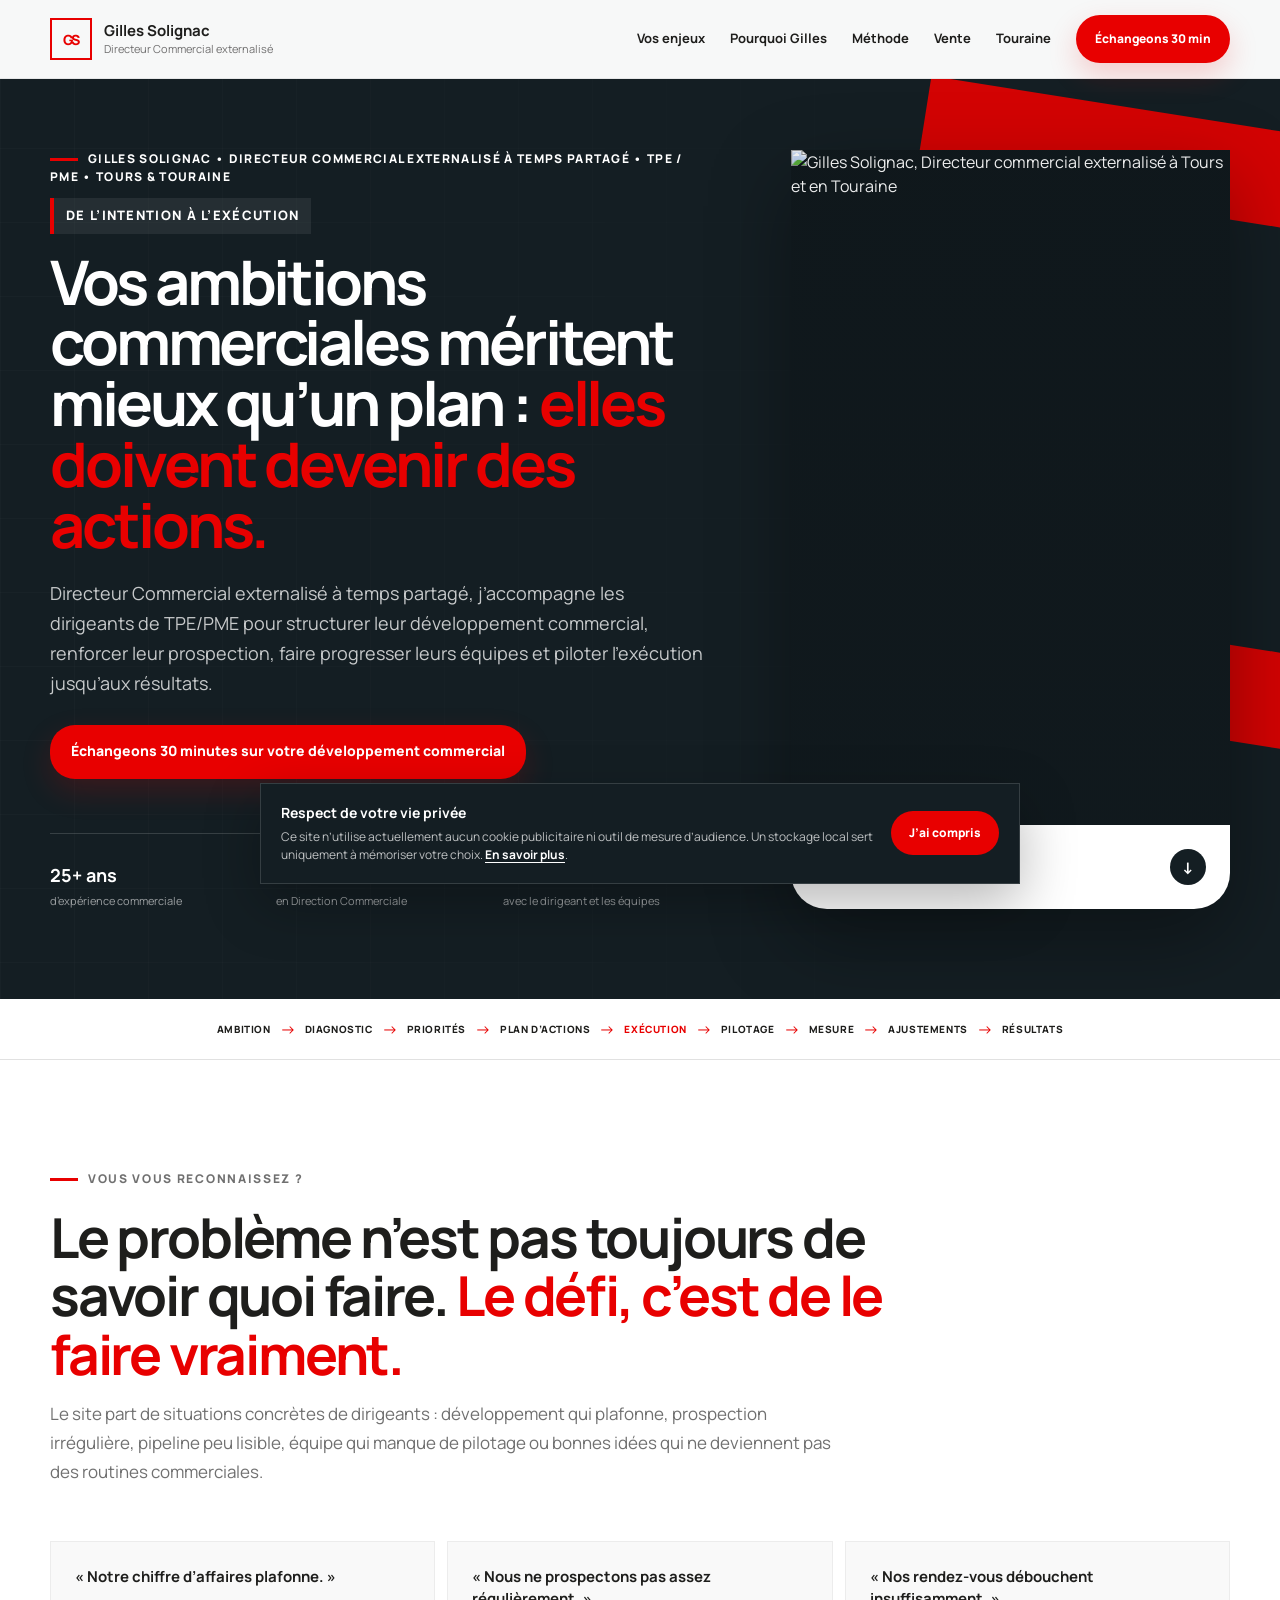
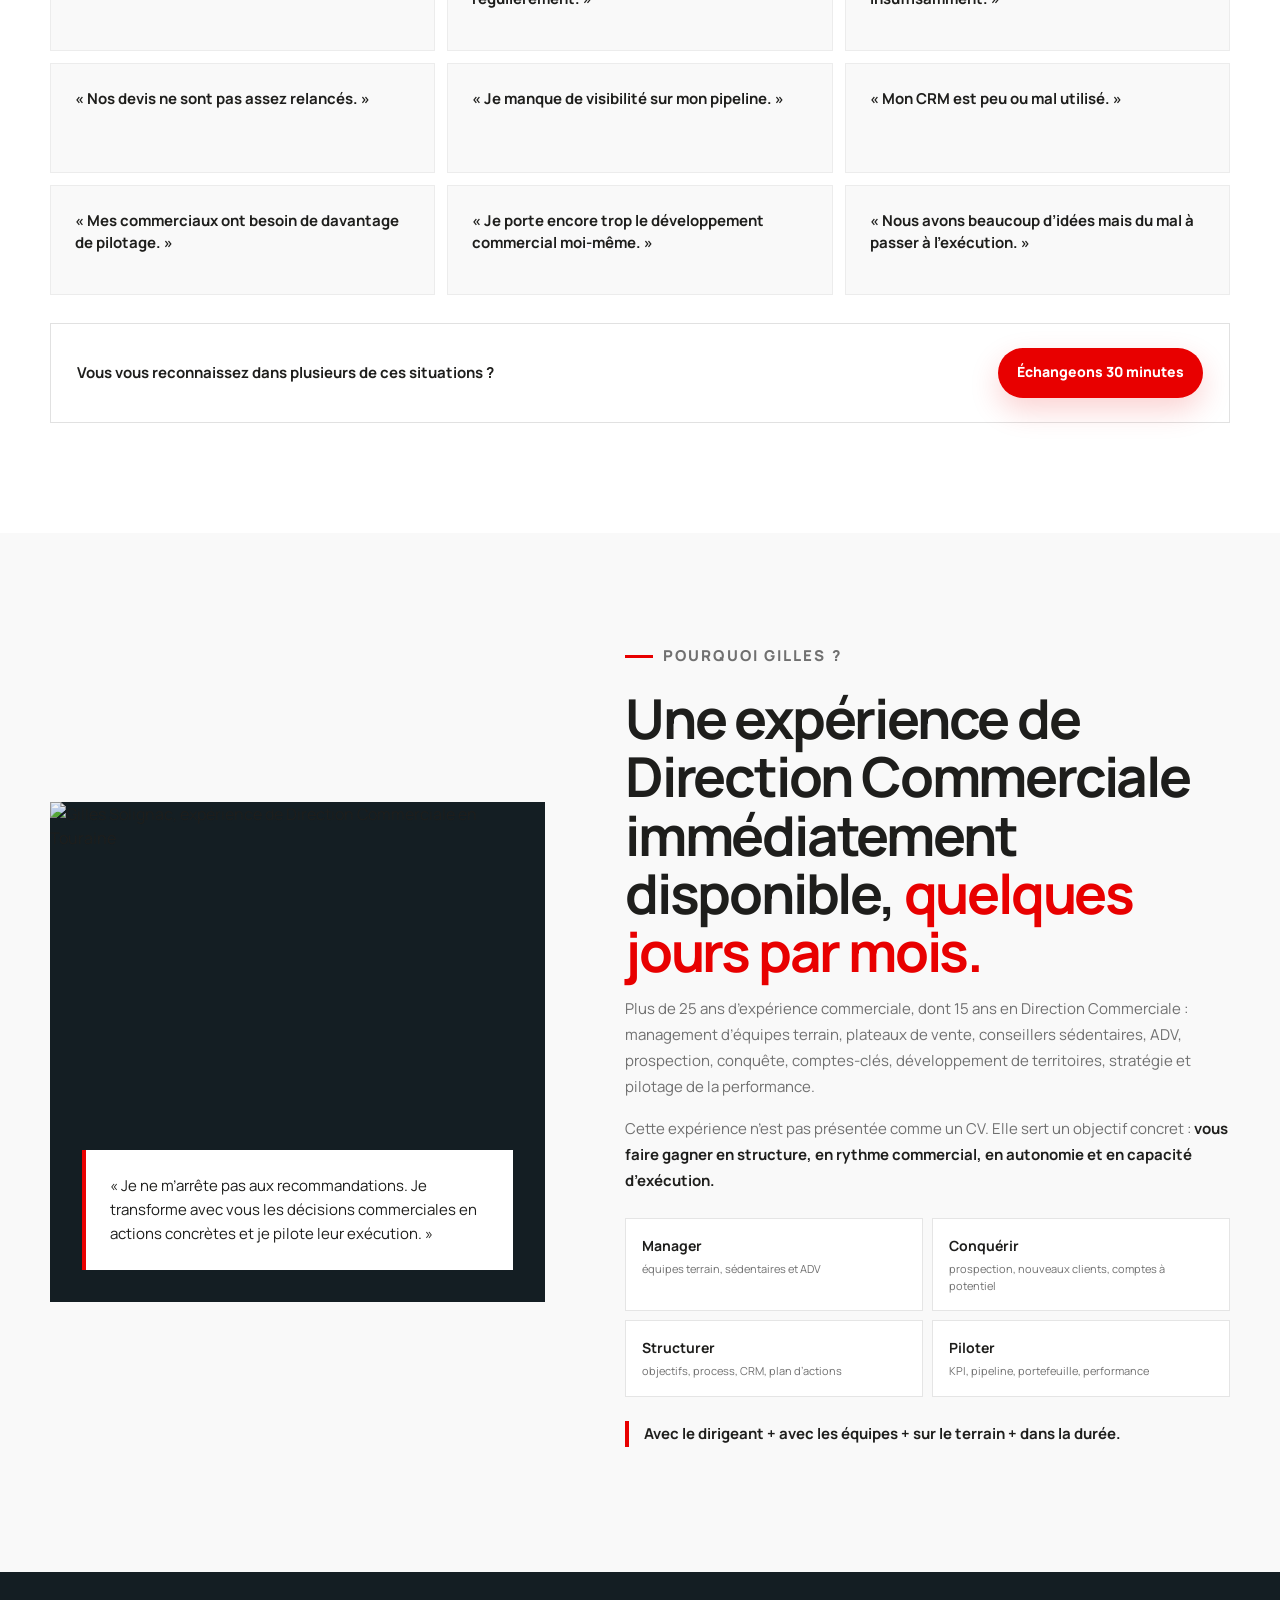
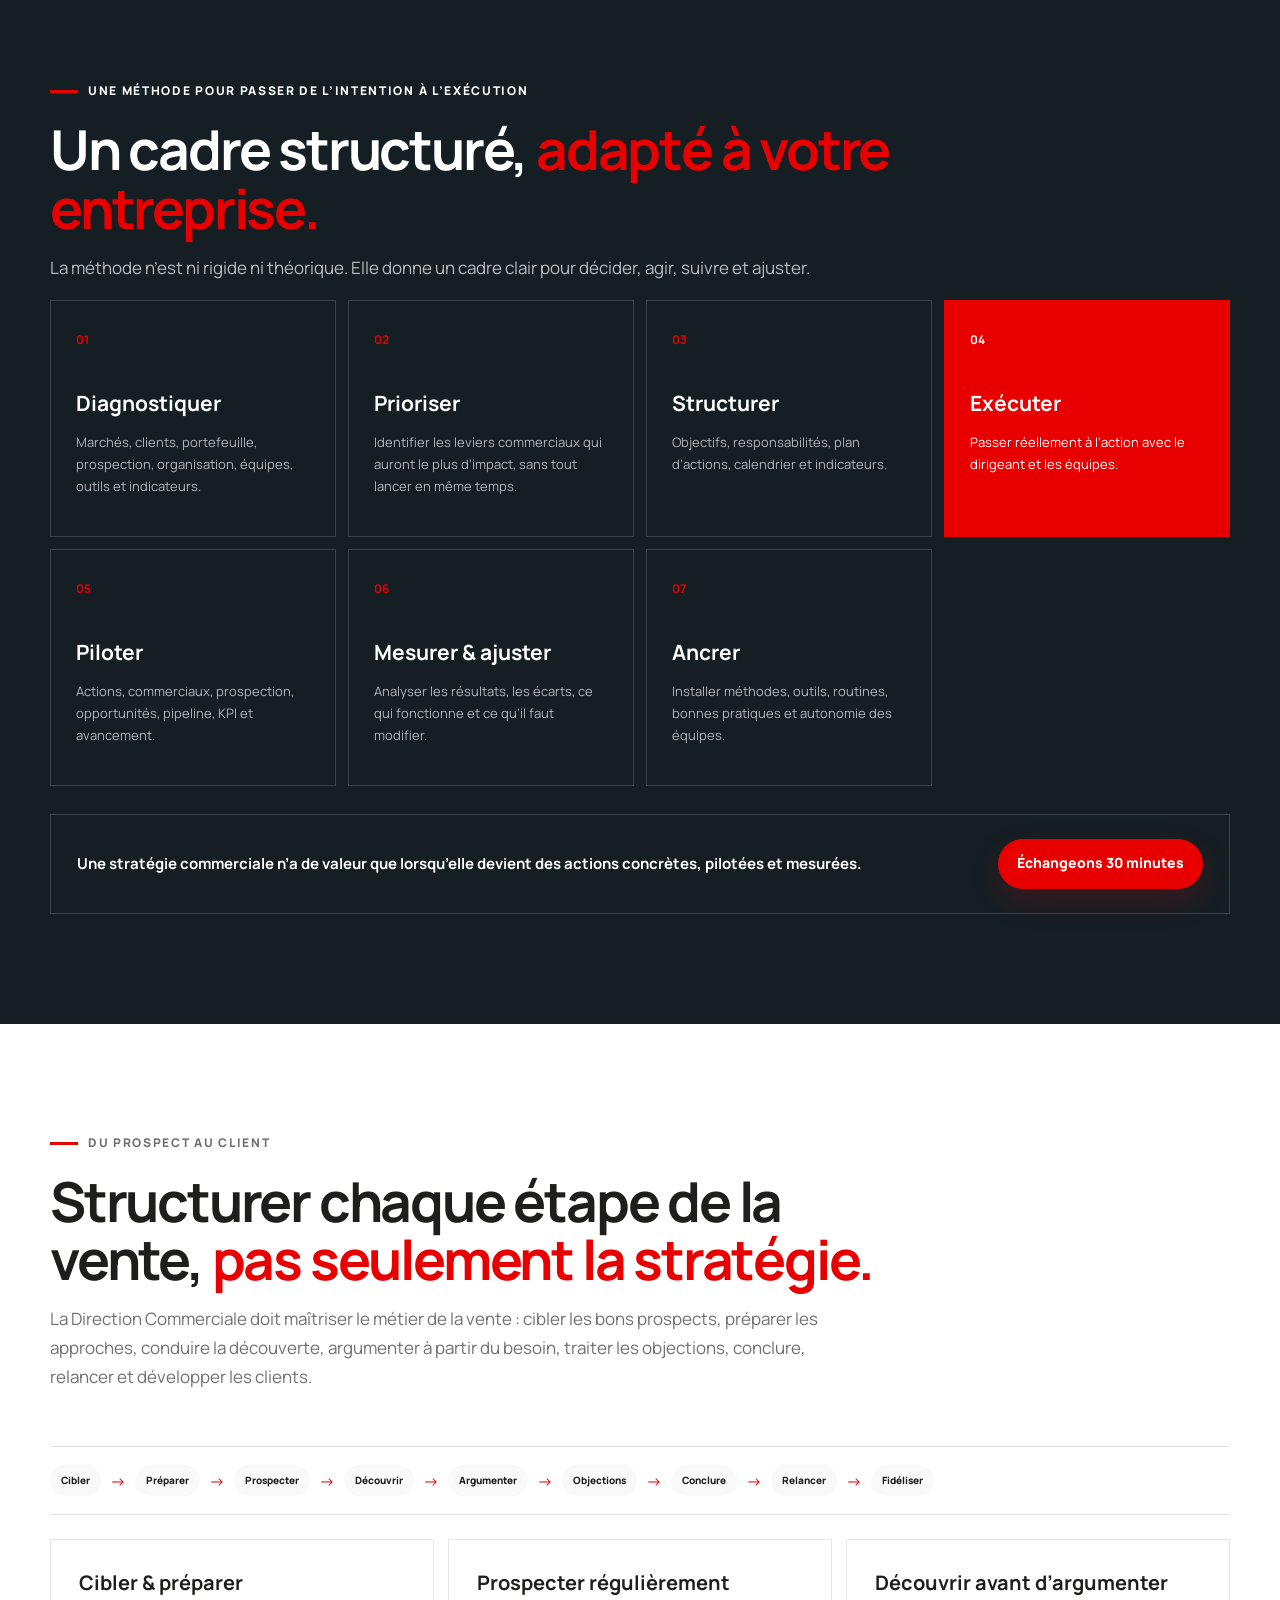
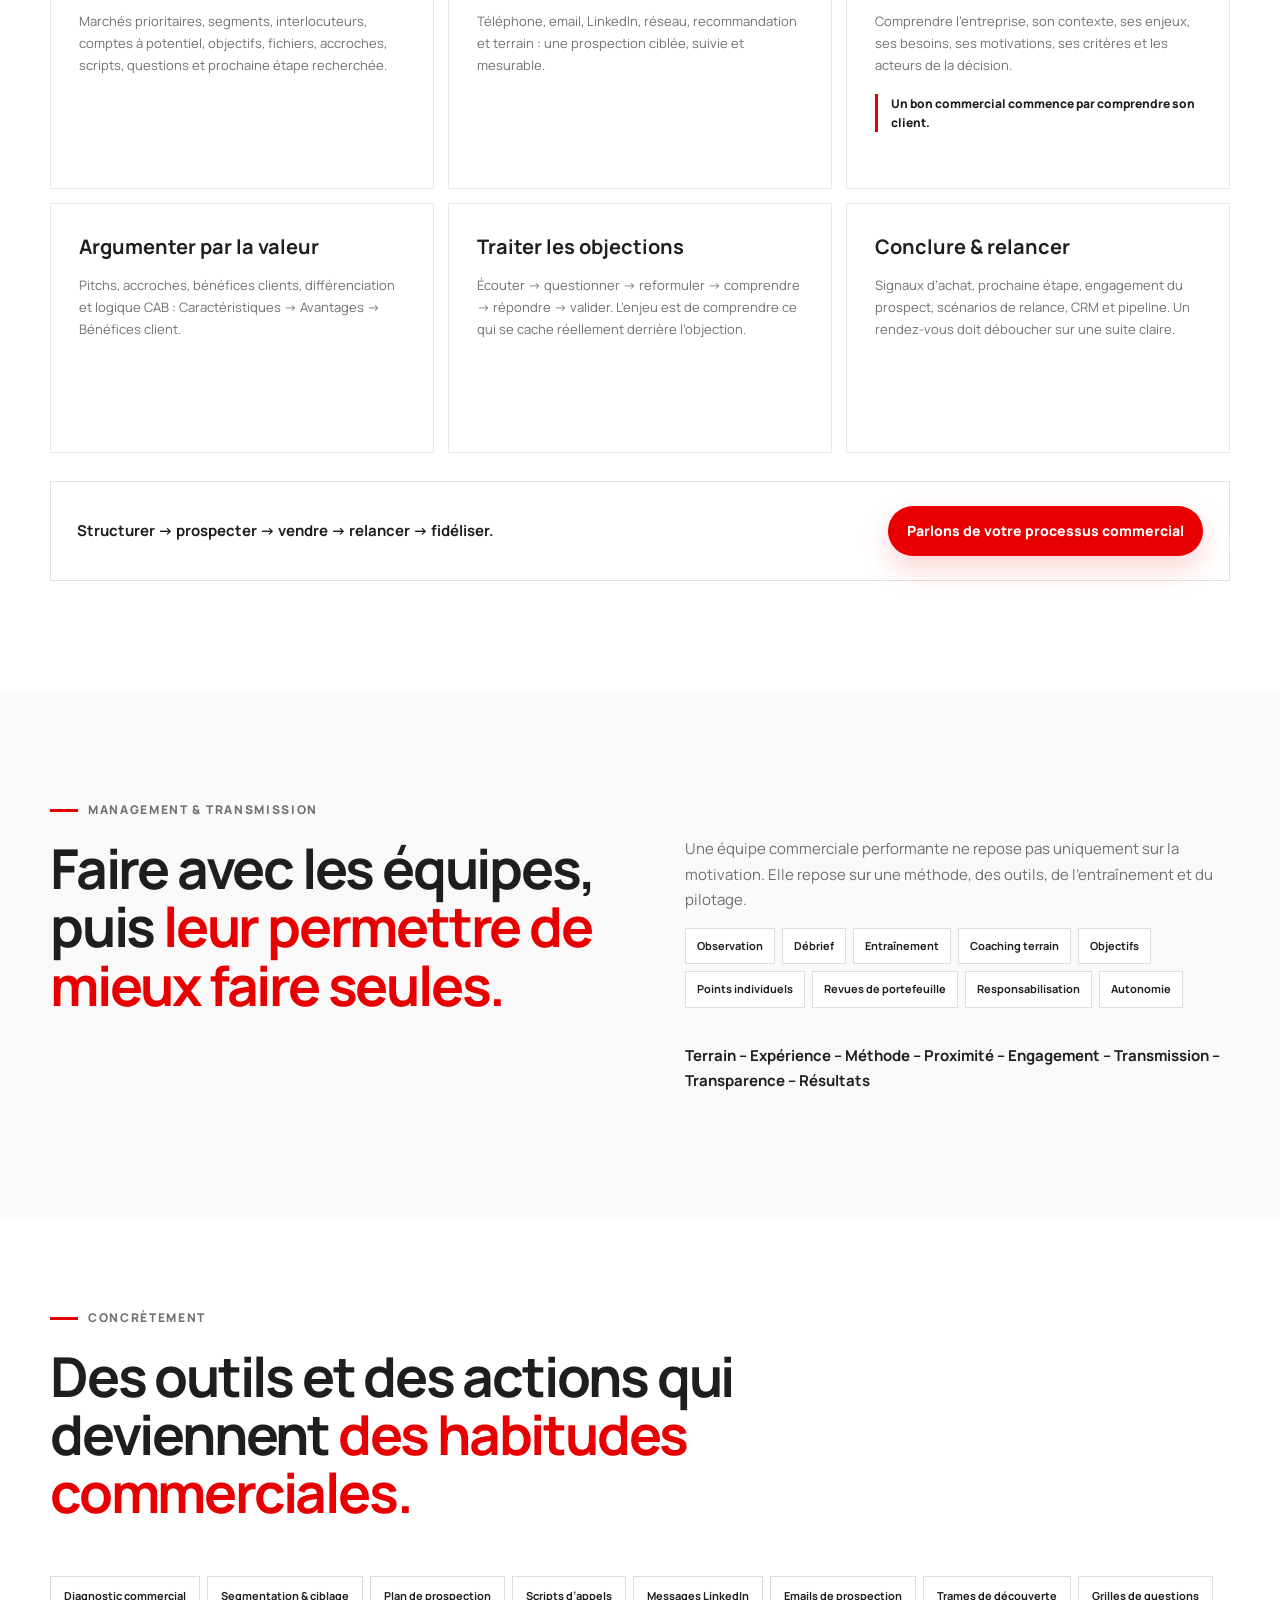
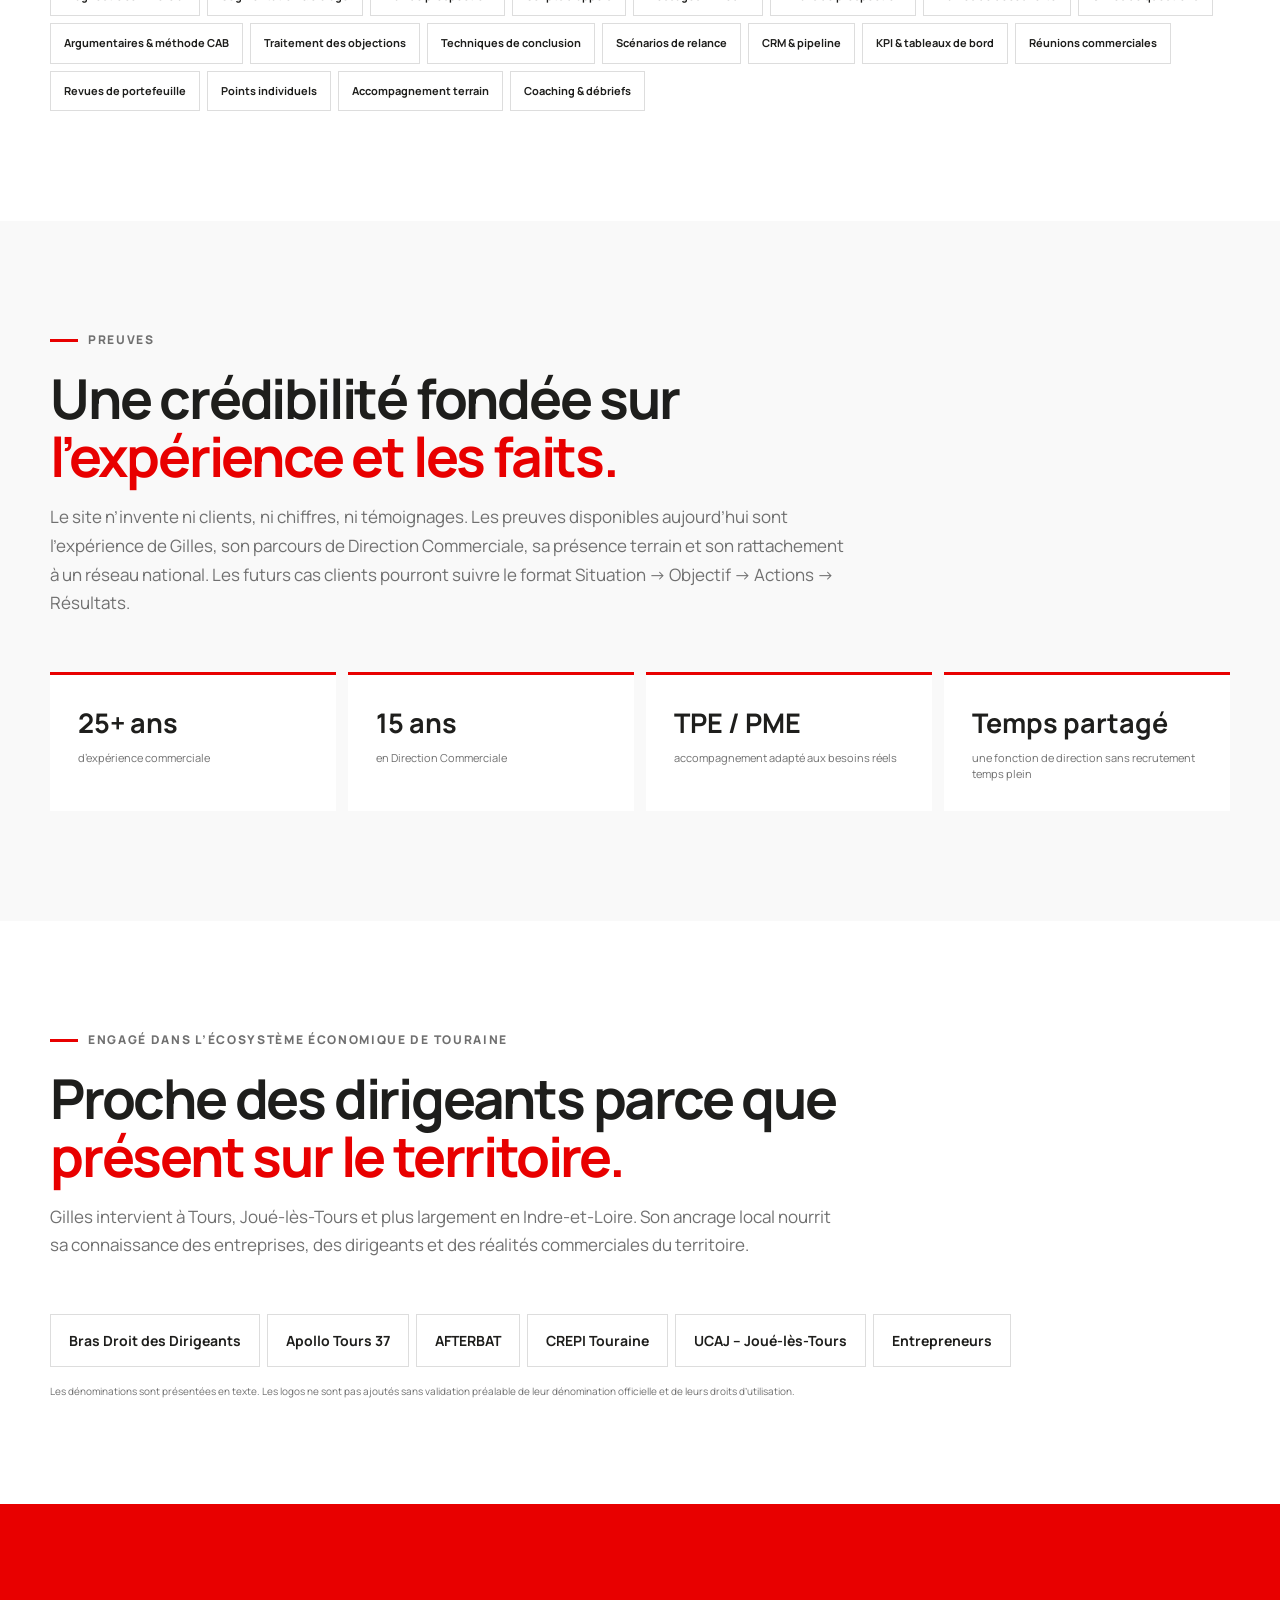
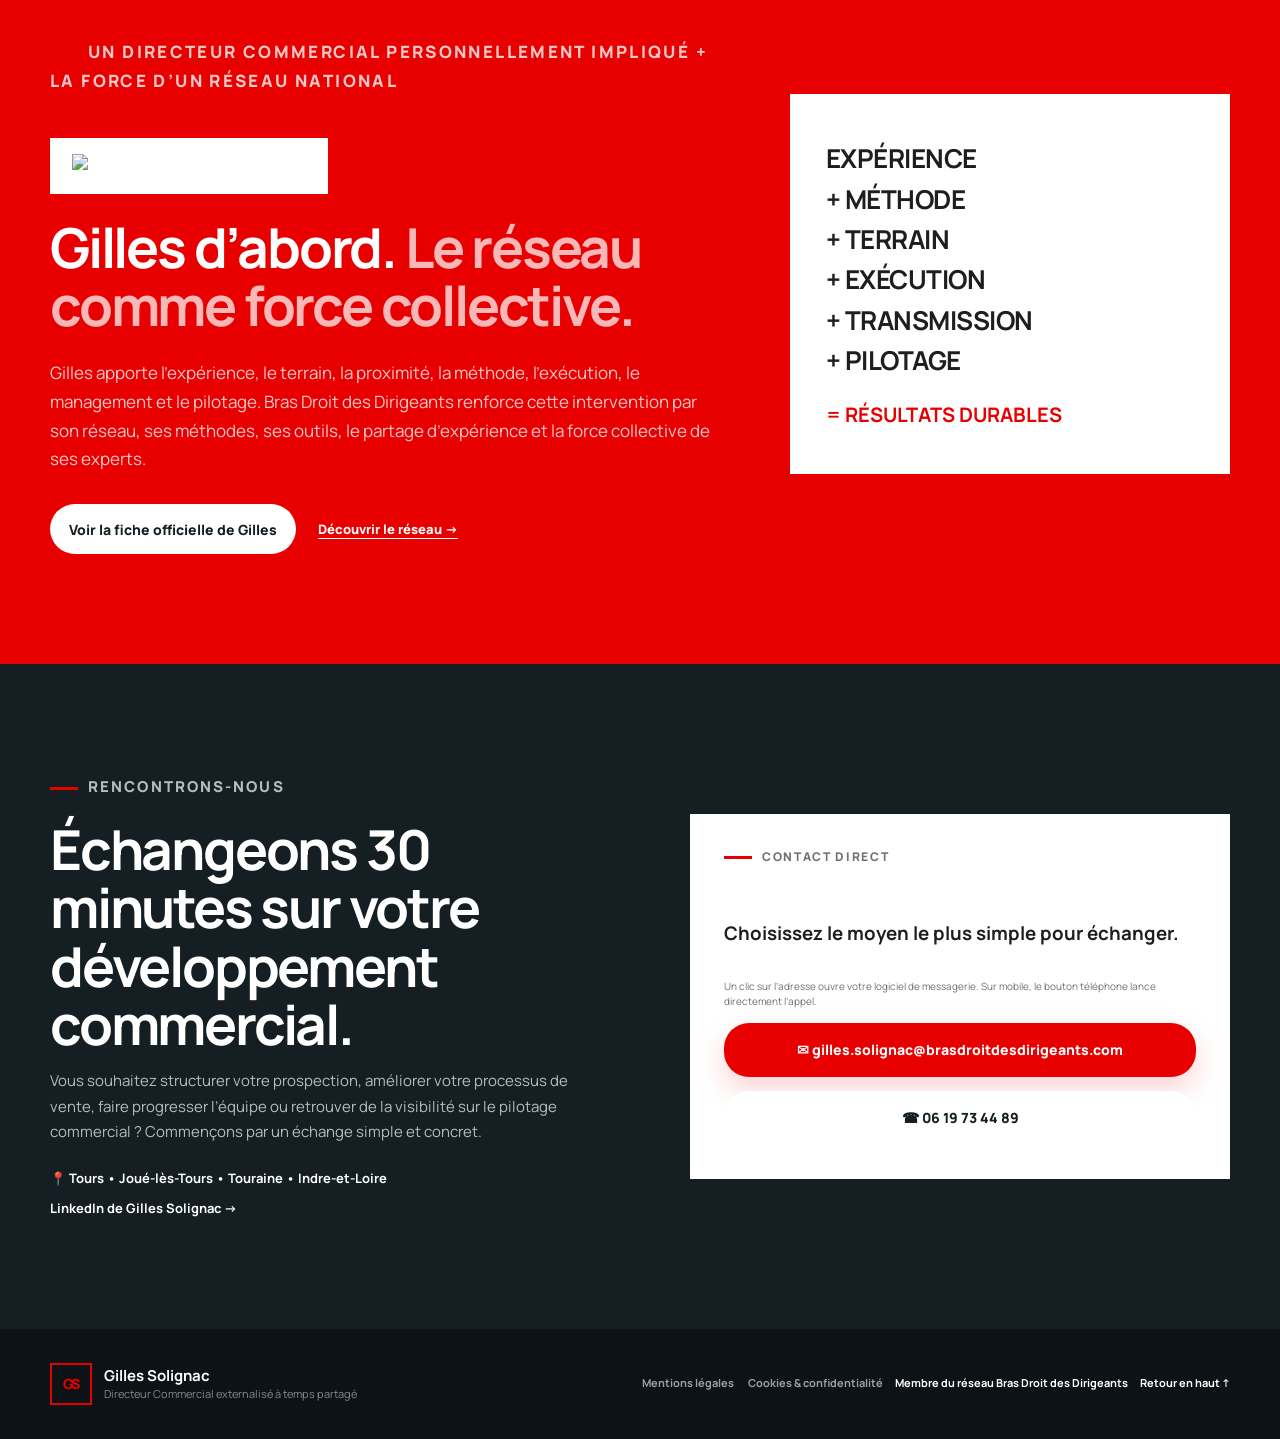
==== commit 759ec604: "Replace contact form with email and phone actions" ====
--- a/index.html
+++ b/index.html
@@ -1,4 +1,4 @@
-<!doctype html><html lang="fr"><head><meta charset="utf-8"><meta name="viewport" content="width=device-width,initial-scale=1"><title>Gilles Solignac | Directeur commercial externalisé à Tours</title><meta name="description" content="Gilles Solignac, Directeur Commercial externalisé à temps partagé à Tours, Joué-lès-Tours et en Touraine. Structuration commerciale, prospection, management, pilotage et exécution pour TPE/PME."><link rel="canonical" href="https://gilles-solignac-mydnex-3805s-projects.vercel.app/"><meta property="og:type" content="website"><meta property="og:locale" content="fr_FR"><meta property="og:title" content="Gilles Solignac — De l'intention à l'exécution"><meta property="og:description" content="Directeur Commercial externalisé à temps partagé pour TPE/PME en Touraine. Structurer, prospecter, vendre, manager, piloter et mesurer."><meta property="og:url" content="https://gilles-solignac-mydnex-3805s-projects.vercel.app/"><meta property="og:image" content="https://gilles-solignac-mydnex-3805s-projects.vercel.app/gilles-solignac.png"><meta name="twitter:card" content="summary_large_image"><link rel="preconnect" href="https://fonts.googleapis.com"><link rel="preconnect" href="https://fonts.gstatic.com" crossorigin><link href="https://fonts.googleapis.com/css2?family=Manrope:wght@400;500;600;700;800&display=swap" rel="stylesheet"><link rel="stylesheet" href="styles.css"><link rel="stylesheet" href="enhancements.css"><script type="application/ld+json">{"@context":"https://schema.org","@type":"ProfessionalService","name":"Gilles Solignac — Direction Commerciale externalisée","description":"Direction Commerciale externalisée à temps partagé pour TPE et PME en Touraine.","url":"https://gilles-solignac-mydnex-3805s-projects.vercel.app/","telephone":"+33619734489","areaServed":["Tours","Joué-lès-Tours","Touraine","Indre-et-Loire"],"founder":{"@type":"Person","name":"Gilles Solignac","jobTitle":"Directeur Commercial externalisé","sameAs":["https://fr.linkedin.com/in/gilles-solignac","https://www.brasdroitdesdirigeants.com/bras-droit/dirco-externalise-joue-les-tours/gilles-solignac/"]}}</script></head><body><header class="site-header" id="top"><div class="container nav-wrap"><a class="brand" href="#top" aria-label="Accueil Gilles Solignac"><span class="brand-mark">GS</span><span class="brand-copy"><strong>Gilles Solignac</strong><small>Directeur Commercial externalisé</small></span></a><button class="nav-toggle" aria-label="Ouvrir le menu" aria-expanded="false">☰</button><nav class="nav"><a href="#problemes">Vos enjeux</a><a href="#gilles">Pourquoi Gilles</a><a href="#methode">Méthode</a><a href="#vente">Vente</a><a href="#touraine">Touraine</a><a class="btn btn-small btn-primary" href="#contact">Échangeons 30 min</a></nav></div></header><main>
+<!doctype html><html lang="fr"><head><meta charset="utf-8"><meta name="viewport" content="width=device-width,initial-scale=1"><title>Gilles Solignac | Directeur commercial externalisé à Tours</title><meta name="description" content="Gilles Solignac, Directeur Commercial externalisé à temps partagé à Tours, Joué-lès-Tours et en Touraine. Structuration commerciale, prospection, management, pilotage et exécution pour TPE/PME."><link rel="canonical" href="https://gilles-solignac-mydnex-3805s-projects.vercel.app/"><meta property="og:type" content="website"><meta property="og:locale" content="fr_FR"><meta property="og:title" content="Gilles Solignac — De l'intention à l'exécution"><meta property="og:description" content="Directeur Commercial externalisé à temps partagé pour TPE/PME en Touraine. Structurer, prospecter, vendre, manager, piloter et mesurer."><meta property="og:url" content="https://gilles-solignac-mydnex-3805s-projects.vercel.app/"><meta property="og:image" content="https://gilles-solignac-mydnex-3805s-projects.vercel.app/gilles-solignac.png"><meta name="twitter:card" content="summary_large_image"><link rel="preconnect" href="https://fonts.googleapis.com"><link rel="preconnect" href="https://fonts.gstatic.com" crossorigin><link href="https://fonts.googleapis.com/css2?family=Manrope:wght@400;500;600;700;800&display=swap" rel="stylesheet"><link rel="stylesheet" href="styles.css"><link rel="stylesheet" href="enhancements.css"><script type="application/ld+json">{"@context":"https://schema.org","@type":"ProfessionalService","name":"Gilles Solignac — Direction Commerciale externalisée","description":"Direction Commerciale externalisée à temps partagé pour TPE et PME en Touraine.","url":"https://gilles-solignac-mydnex-3805s-projects.vercel.app/","telephone":"+33619734489","email":"gilles.solignac@brasdroitdesdirigeants.com","areaServed":["Tours","Joué-lès-Tours","Touraine","Indre-et-Loire"],"founder":{"@type":"Person","name":"Gilles Solignac","jobTitle":"Directeur Commercial externalisé","sameAs":["https://fr.linkedin.com/in/gilles-solignac","https://www.brasdroitdesdirigeants.com/bras-droit/dirco-externalise-joue-les-tours/gilles-solignac/"]}}</script></head><body><header class="site-header" id="top"><div class="container nav-wrap"><a class="brand" href="#top" aria-label="Accueil Gilles Solignac"><span class="brand-mark">GS</span><span class="brand-copy"><strong>Gilles Solignac</strong><small>Directeur Commercial externalisé</small></span></a><button class="nav-toggle" aria-label="Ouvrir le menu" aria-expanded="false">☰</button><nav class="nav"><a href="#problemes">Vos enjeux</a><a href="#gilles">Pourquoi Gilles</a><a href="#methode">Méthode</a><a href="#vente">Vente</a><a href="#touraine">Touraine</a><a class="btn btn-small btn-primary" href="#contact">Échangeons 30 min</a></nav></div></header><main>
 <section class="hero"><div class="hero-grid-bg"></div><div class="container hero-grid"><div class="hero-copy reveal"><p class="eyebrow">Gilles Solignac • Directeur Commercial externalisé à temps partagé • TPE / PME • Tours & Touraine</p><p class="hero-kicker">DE L’INTENTION À L’EXÉCUTION</p><h1>Vos ambitions commerciales méritent mieux qu’un plan : <span>elles doivent devenir des actions.</span></h1><p class="hero-lead">Directeur Commercial externalisé à temps partagé, j’accompagne les dirigeants de TPE/PME pour structurer leur développement commercial, renforcer leur prospection, faire progresser leurs équipes et piloter l’exécution jusqu’aux résultats.</p><div class="hero-actions"><a class="btn btn-primary" href="#contact">Échangeons 30 minutes sur votre développement commercial</a></div><div class="hero-proof"><div><strong>25+ ans</strong><span>d’expérience commerciale</span></div><div><strong>15 ans</strong><span>en Direction Commerciale</span></div><div><strong>Terrain</strong><span>avec le dirigeant et les équipes</span></div></div></div><div class="hero-card reveal delay-1"><div class="portrait"><img src="gilles-solignac.png" width="768" height="1024" alt="Gilles Solignac, Directeur commercial externalisé à Tours et en Touraine"></div><div class="hero-card-footer"><div><strong>Gilles Solignac</strong><span>Tours • Joué-lès-Tours • Indre-et-Loire</span></div><a href="#gilles" aria-label="Découvrir Gilles">↓</a></div></div></div></section>
 <section class="execution-bar" aria-label="Du projet aux résultats"><div class="container execution-flow"><span>Ambition</span><i>→</i><span>Diagnostic</span><i>→</i><span>Priorités</span><i>→</i><span>Plan d’actions</span><i>→</i><strong>Exécution</strong><i>→</i><span>Pilotage</span><i>→</i><span>Mesure</span><i>→</i><span>Ajustements</span><i>→</i><span>Résultats</span></div></section>
 <section class="section" id="problemes"><div class="container"><div class="section-heading reveal"><p class="eyebrow dark">Vous vous reconnaissez ?</p><h2>Le problème n’est pas toujours de savoir quoi faire. <span>Le défi, c’est de le faire vraiment.</span></h2><p class="section-intro">Le site part de situations concrètes de dirigeants : développement qui plafonne, prospection irrégulière, pipeline peu lisible, équipe qui manque de pilotage ou bonnes idées qui ne deviennent pas des routines commerciales.</p></div><div class="pain-grid"><article>« Notre chiffre d’affaires plafonne. »</article><article>« Nous ne prospectons pas assez régulièrement. »</article><article>« Nos rendez-vous débouchent insuffisamment. »</article><article>« Nos devis ne sont pas assez relancés. »</article><article>« Je manque de visibilité sur mon pipeline. »</article><article>« Mon CRM est peu ou mal utilisé. »</article><article>« Mes commerciaux ont besoin de davantage de pilotage. »</article><article>« Je porte encore trop le développement commercial moi-même. »</article><article>« Nous avons beaucoup d’idées mais du mal à passer à l’exécution. »</article></div><div class="inline-cta"><p>Vous vous reconnaissez dans plusieurs de ces situations ?</p><a class="btn btn-primary" href="#contact">Échangeons 30 minutes</a></div></div></section>
@@ -10,4 +10,4 @@
 <section class="section proof-section" id="preuves"><div class="container"><div class="section-heading reveal"><p class="eyebrow dark">Preuves</p><h2>Une crédibilité fondée sur <span>l’expérience et les faits.</span></h2><p class="section-intro">Le site n’invente ni clients, ni chiffres, ni témoignages. Les preuves disponibles aujourd’hui sont l’expérience de Gilles, son parcours de Direction Commerciale, sa présence terrain et son rattachement à un réseau national. Les futurs cas clients pourront suivre le format Situation → Objectif → Actions → Résultats.</p></div><div class="proof-grid"><div><strong>25+ ans</strong><span>d’expérience commerciale</span></div><div><strong>15 ans</strong><span>en Direction Commerciale</span></div><div><strong>TPE / PME</strong><span>accompagnement adapté aux besoins réels</span></div><div><strong>Temps partagé</strong><span>une fonction de direction sans recrutement temps plein</span></div></div></div></section>
 <section class="section local-section" id="touraine"><div class="container"><div class="section-heading reveal"><p class="eyebrow dark">Engagé dans l’écosystème économique de Touraine</p><h2>Proche des dirigeants parce que <span>présent sur le territoire.</span></h2><p class="section-intro">Gilles intervient à Tours, Joué-lès-Tours et plus largement en Indre-et-Loire. Son ancrage local nourrit sa connaissance des entreprises, des dirigeants et des réalités commerciales du territoire.</p></div><div class="ecosystem-list"><span>Bras Droit des Dirigeants</span><span>Apollo Tours 37</span><span>AFTERBAT</span><span>CREPI Touraine</span><span>UCAJ – Joué-lès-Tours</span><span>Entrepreneurs</span></div><p class="verification-note">Les dénominations sont présentées en texte. Les logos ne sont pas ajoutés sans validation préalable de leur dénomination officielle et de leurs droits d’utilisation.</p></div></section>
 <section class="section network" id="reseau"><div class="container network-grid"><div class="network-copy reveal"><p class="eyebrow">Un Directeur Commercial personnellement impliqué + la force d’un réseau national</p><a class="network-logo-link" href="https://www.brasdroitdesdirigeants.com/" target="_blank" rel="noreferrer"><img class="network-logo" src="https://www.brasdroitdesdirigeants.com/wp-content/uploads/2022/06/logo-1.svg" loading="lazy" alt="Logo Bras Droit des Dirigeants"></a><h2>Gilles d’abord. <span>Le réseau comme force collective.</span></h2><p>Gilles apporte l’expérience, le terrain, la proximité, la méthode, l’exécution, le management et le pilotage. Bras Droit des Dirigeants renforce cette intervention par son réseau, ses méthodes, ses outils, le partage d’expérience et la force collective de ses experts.</p><div class="network-actions"><a class="btn btn-light" href="https://www.brasdroitdesdirigeants.com/bras-droit/dirco-externalise-joue-les-tours/gilles-solignac/" target="_blank" rel="noreferrer">Voir la fiche officielle de Gilles</a><a class="network-site-link" href="https://www.brasdroitdesdirigeants.com/" target="_blank" rel="noreferrer">Découvrir le réseau →</a></div></div><div class="network-card reveal delay-1"><p class="network-equation">EXPÉRIENCE<br>+ MÉTHODE<br>+ TERRAIN<br>+ EXÉCUTION<br>+ TRANSMISSION<br>+ PILOTAGE</p><strong>= RÉSULTATS DURABLES</strong></div></div></section>
-<section class="section contact" id="contact"><div class="container contact-grid"><div class="contact-copy reveal"><p class="eyebrow">Rencontrons-nous</p><h2>Échangeons 30 minutes sur votre développement commercial.</h2><p>Vous souhaitez structurer votre prospection, améliorer votre processus de vente, faire progresser l’équipe ou retrouver de la visibilité sur le pilotage commercial ? Commençons par un échange simple et concret.</p><div class="contact-details"><span>📍 Tours • Joué-lès-Tours • Touraine • Indre-et-Loire</span><a class="phone-link" href="tel:+33619734489">☎ 06 19 73 44 89</a><a href="https://fr.linkedin.com/in/gilles-solignac" target="_blank" rel="noreferrer">LinkedIn de Gilles Solignac →</a></div></div><form class="contact-form reveal delay-1" id="contactForm"><label>Nom et prénom<input type="text" name="name" autocomplete="name" required></label><label>Entreprise<input type="text" name="company" autocomplete="organization"></label><label>Email<input type="email" name="email" autocomplete="email" required></label><label>Votre priorité commerciale<textarea name="message" rows="4" placeholder="Ex. prospection, management, pipeline, structuration commerciale…"></textarea></label><button class="btn btn-primary" type="submit">Échangeons 30 minutes sur votre développement commercial</button><p class="form-note">Formulaire de démonstration — à connecter à l’outil de prise de rendez-vous ou de contact retenu.</p></form></div></section></main><footer><div class="container footer-grid"><div class="brand footer-brand"><span class="brand-mark">GS</span><span class="brand-copy"><strong>Gilles Solignac</strong><small>Directeur Commercial externalisé à temps partagé</small></span></div><div class="footer-right"><a href="https://www.brasdroitdesdirigeants.com/" target="_blank" rel="noreferrer">Membre du réseau Bras Droit des Dirigeants</a><a href="#top">Retour en haut ↑</a></div></div></footer><script src="script.js"></script></body></html>+<section class="section contact" id="contact"><div class="container contact-grid"><div class="contact-copy reveal"><p class="eyebrow">Rencontrons-nous</p><h2>Échangeons 30 minutes sur votre développement commercial.</h2><p>Vous souhaitez structurer votre prospection, améliorer votre processus de vente, faire progresser l’équipe ou retrouver de la visibilité sur le pilotage commercial ? Commençons par un échange simple et concret.</p><div class="contact-details"><span>📍 Tours • Joué-lès-Tours • Touraine • Indre-et-Loire</span><a href="https://fr.linkedin.com/in/gilles-solignac" target="_blank" rel="noreferrer">LinkedIn de Gilles Solignac →</a></div></div><div class="contact-form reveal delay-1" aria-label="Contacter Gilles Solignac"><p class="eyebrow dark">Contact direct</p><h3>Choisissez le moyen le plus simple pour échanger.</h3><p class="form-note">Un clic sur l’adresse ouvre votre logiciel de messagerie. Sur mobile, le bouton téléphone lance directement l’appel.</p><a class="btn btn-primary" href="mailto:gilles.solignac@brasdroitdesdirigeants.com">✉ gilles.solignac@brasdroitdesdirigeants.com</a><a class="btn btn-light contact-phone-button" href="tel:+33619734489">☎ 06 19 73 44 89</a></div></div></section></main><footer><div class="container footer-grid"><div class="brand footer-brand"><span class="brand-mark">GS</span><span class="brand-copy"><strong>Gilles Solignac</strong><small>Directeur Commercial externalisé à temps partagé</small></span></div><div class="footer-right"><a href="https://www.brasdroitdesdirigeants.com/" target="_blank" rel="noreferrer">Membre du réseau Bras Droit des Dirigeants</a><a href="#top">Retour en haut ↑</a></div></div></footer><script src="script.js"></script></body></html>
--- a/enhancements.css
+++ b/enhancements.css
@@ -0,0 +1,252 @@
+/*
+ * Mobile-first responsive layer.
+ * Loaded after styles.css so desktop keeps the established visual language,
+ * while small screens get a dedicated layout instead of a compressed desktop one.
+ */
+
+/* ---------- Mobile base: 320px+ ---------- */
+html{scroll-padding-top:72px}
+body{overflow-x:hidden}
+.container{width:min(100% - 30px,var(--max))}
+.section{padding:72px 0}
+.section-heading{margin-bottom:34px}
+.section-heading h2,.about-copy h2,.network-copy h2,.contact-copy h2{font-size:clamp(31px,9vw,42px);line-height:1.06;letter-spacing:-.04em}
+.section-intro{max-width:800px;color:var(--gray);font-size:15px;line-height:1.7}
+.light-text{color:rgba(255,255,255,.7)}
+
+/* Header / navigation */
+.site-header{background:rgba(255,255,255,.97)}
+.nav-wrap{height:70px;gap:12px}
+.brand{min-width:0}
+.brand-mark{width:38px;height:38px;flex:0 0 38px;font-size:14px}
+.brand-copy{min-width:0}
+.brand-copy strong{font-size:13px;white-space:nowrap}
+.brand-copy small{display:none}
+.nav-toggle{display:grid;width:42px;height:42px;place-items:center;padding:0;border:1px solid #e4e4e4;border-radius:50%;background:#fff;color:var(--ink);font-size:20px;line-height:1;cursor:pointer}
+.nav{position:absolute;top:70px;left:0;right:0;display:none;flex-direction:column;align-items:stretch;gap:0;padding:10px 15px 18px;background:#fff;border-bottom:1px solid #e8e8e8;box-shadow:0 18px 38px rgba(20,30,35,.08)}
+.nav.open{display:flex}
+.nav>a:not(.btn){display:block;padding:13px 4px;border-bottom:1px solid #f0f0f0;font-size:14px}
+.nav>a:not(.btn)::after{display:none}
+.nav .btn{width:100%;margin-top:12px;min-height:48px;text-align:center}
+
+/* Hero */
+.hero{min-height:auto;padding:108px 0 62px}
+.hero::after{width:260px;height:260px;border-width:58px;right:-175px;top:92px;opacity:.65}
+.hero-grid{display:grid;grid-template-columns:1fr;gap:34px}
+.hero-copy{min-width:0}
+.hero .eyebrow{margin-bottom:12px;font-size:10px;line-height:1.55;letter-spacing:.11em}
+.hero-kicker{display:inline-block;margin:0 0 15px;padding:7px 10px;border-left:4px solid var(--red);background:rgba(255,255,255,.07);font-size:10px;font-weight:800;letter-spacing:.1em}
+.hero h1{font-size:clamp(38px,11.2vw,50px);line-height:.99;letter-spacing:-.05em;max-width:none}
+.hero-lead{margin-top:22px;font-size:15px;line-height:1.68}
+.hero-actions{margin-top:26px;display:block}
+.hero-actions .btn{width:100%;max-width:none;height:auto;min-height:54px;padding:13px 20px;text-align:center;line-height:1.35}
+.hero-proof{grid-template-columns:1fr;gap:12px;margin-top:34px;padding-top:22px}
+.hero-proof div{padding:0 0 12px;border-bottom:1px solid rgba(255,255,255,.09)}
+.hero-proof div:last-child{border-bottom:0}
+.hero-proof strong{font-size:18px}
+.hero-card{display:block;min-height:0;height:auto;border-radius:0 0 24px 24px}
+.portrait{height:auto;min-height:0;aspect-ratio:4/5}
+.portrait img{object-position:54% center}
+.hero-card-footer{height:auto;min-height:72px;padding:14px 18px}
+.hero-card-footer strong{font-size:14px}
+.hero-card-footer span{font-size:10px}
+
+/* Horizontal process strips: intentionally swipeable on mobile */
+.execution-bar{background:#fff;border-bottom:1px solid var(--light-gray);position:relative;z-index:4}
+.execution-flow,.sales-flow{display:flex;align-items:center;gap:9px;overflow-x:auto;overscroll-behavior-x:contain;-webkit-overflow-scrolling:touch;scrollbar-width:none;white-space:nowrap;margin-left:-15px;margin-right:-15px;padding:18px 15px}
+.execution-flow::-webkit-scrollbar,.sales-flow::-webkit-scrollbar{display:none}
+.execution-flow span,.execution-flow strong{font-size:10px;text-transform:uppercase;letter-spacing:.06em;font-weight:800}
+.execution-flow strong{color:var(--red)}
+.execution-flow i,.sales-flow i{font-style:normal;color:var(--red)}
+
+/* Problems */
+.pain-grid{display:grid;grid-template-columns:1fr;gap:9px}
+.pain-grid article{min-height:auto;padding:19px 20px;background:var(--ivory);border:1px solid #ececec;font-size:14px;font-weight:700;line-height:1.5}
+.inline-cta{margin-top:28px;padding:22px;border:1px solid var(--light-gray);display:flex;flex-direction:column;align-items:stretch;gap:18px}
+.inline-cta p{margin:0;font-size:15px;font-weight:700;line-height:1.55}
+.inline-cta .btn{width:100%;height:auto;min-height:50px;padding:12px 18px;text-align:center;line-height:1.35}
+
+/* About / experience */
+.about-grid{grid-template-columns:1fr;gap:38px}
+.about-visual{min-height:0;aspect-ratio:4/5}
+.about-visual img{object-position:52% center}
+.quote-box{left:15px;right:15px;bottom:15px;padding:18px;font-size:12px;line-height:1.6}
+.about-copy p{font-size:15px;line-height:1.75}
+.experience-grid{display:grid;grid-template-columns:1fr;gap:9px;margin:24px 0}
+.experience-grid div{padding:16px;background:#fff;border:1px solid #e5e5e5;display:flex;flex-direction:column;gap:5px}
+.experience-grid strong{font-size:14px}
+.experience-grid span{font-size:11px;color:var(--gray);line-height:1.5}
+.director-note{border-left:4px solid var(--red);padding-left:15px}
+
+/* Method */
+.method-grid{display:grid;grid-template-columns:1fr;gap:9px}
+.method-grid article{min-height:auto;border:1px solid rgba(255,255,255,.16);padding:21px}
+.method-grid b{color:var(--red);font-size:12px}
+.method-grid h3{font-size:20px;margin:24px 0 10px}
+.method-grid p{font-size:13px;line-height:1.68;color:rgba(255,255,255,.67)}
+.method-grid .method-focus{background:var(--red);border-color:var(--red)}
+.method-grid .method-focus b,.method-grid .method-focus p{color:#fff}
+.dark-cta{border-color:rgba(255,255,255,.16)}
+
+/* Sales process */
+.sales-flow{margin-bottom:24px;border-top:1px solid var(--light-gray);border-bottom:1px solid var(--light-gray)}
+.sales-flow span{padding:8px 11px;border-radius:999px;background:var(--ivory);font-size:10px;font-weight:800}
+.sales-grid{display:grid;grid-template-columns:1fr;gap:10px}
+.sales-grid article{min-height:auto;padding:22px;border:1px solid #e7e7e7}
+.sales-grid h3{font-size:20px;margin:0 0 12px}
+.sales-grid p{color:var(--gray);font-size:13px;line-height:1.68}
+.sales-grid blockquote{margin:17px 0 0;padding-left:13px;border-left:3px solid var(--red);font-size:12px;font-weight:800;line-height:1.6}
+
+/* Management / tools */
+.management-section{background:var(--ivory)}
+.split{grid-template-columns:1fr;gap:28px}
+.light-copy p{color:var(--gray);font-size:15px;line-height:1.7}
+.light-copy strong{color:var(--black)}
+.tag-cloud,.tools-list,.ecosystem-list{display:flex;flex-wrap:wrap;gap:7px}
+.tag-cloud span,.tools-list span,.ecosystem-list span{padding:9px 11px;border:1px solid #ddd;background:#fff;font-size:11px;font-weight:700}
+.tools-section{padding-top:70px}
+.tools-list span{padding:11px 13px}
+
+/* Proofs / local */
+.proof-section{background:var(--ivory)}
+.proof-grid{display:grid;grid-template-columns:1fr;gap:10px}
+.proof-grid div{padding:22px;background:#fff;border-top:3px solid var(--red);display:flex;flex-direction:column;gap:6px}
+.proof-grid strong{font-size:24px}
+.proof-grid span{font-size:11px;color:var(--gray);line-height:1.5}
+.local-section{padding-bottom:74px}
+.ecosystem-list span{font-size:12px;padding:11px 13px}
+.verification-note{font-size:10px;line-height:1.6;color:var(--gray);margin-top:16px}
+
+/* Network */
+.network-grid{grid-template-columns:1fr;gap:34px}
+.network-copy p{font-size:15px;line-height:1.7}
+.network-logo-link{max-width:225px;padding:13px 16px}
+.network-actions{align-items:stretch;gap:15px}
+.network-actions .btn{width:100%;height:auto;min-height:50px;padding:12px 18px;text-align:center}
+.network-site-link{display:inline-block;padding:4px 0}
+.network-card{min-height:0;padding:25px}
+.network-equation{font-size:20px!important;line-height:1.5!important;letter-spacing:-.02em;margin:0 0 16px!important;color:var(--black)!important}
+.network-card>strong{font-size:17px;color:var(--red)}
+
+/* Contact */
+.contact-grid{grid-template-columns:1fr;gap:38px}
+.contact-copy p{font-size:15px;line-height:1.7}
+.contact-details{gap:11px;margin-top:24px}
+.phone-link{font-size:18px!important}
+.contact-form{padding:22px;gap:14px}
+.contact-form input,.contact-form textarea{font-size:16px} /* prevents iOS zoom */
+.contact-form .btn{height:auto;min-height:54px;padding:12px 16px;line-height:1.35;text-align:center}
+
+/* Footer */
+.footer-grid{flex-direction:column;align-items:flex-start;gap:22px}
+.footer-right{flex-direction:column;align-items:flex-start;gap:12px}
+.footer-brand .brand-copy small{display:block}
+
+/* Better tap targets and reduced motion */
+a,button{touch-action:manipulation}
+@media (prefers-reduced-motion:reduce){html{scroll-behavior:auto}.reveal{opacity:1;transform:none;transition:none}.btn{transition:none}}
+
+/* ---------- Large phones / small tablets: 480px+ ---------- */
+@media (min-width:480px){
+  .hero-proof{grid-template-columns:repeat(3,1fr);gap:14px}
+  .hero-proof div{border-bottom:0;padding-bottom:0}
+  .pain-grid{grid-template-columns:repeat(2,1fr)}
+  .experience-grid{grid-template-columns:repeat(2,1fr)}
+  .proof-grid{grid-template-columns:repeat(2,1fr)}
+  .contact-form{padding:28px}
+}
+
+/* ---------- Tablets: 641px+ ---------- */
+@media (min-width:641px){
+  html{scroll-padding-top:80px}
+  .container{width:min(var(--max),calc(100% - 48px))}
+  .section{padding:90px 0}
+  .section-heading{margin-bottom:44px}
+  .section-heading h2,.about-copy h2,.network-copy h2,.contact-copy h2{font-size:clamp(36px,5vw,52px)}
+  .section-intro{font-size:16px}
+  .nav-wrap{height:78px}
+  .brand-mark{width:42px;height:42px;flex-basis:42px}
+  .brand-copy strong{font-size:15px}
+  .brand-copy small{display:block}
+  .nav{top:78px;padding-left:24px;padding-right:24px}
+  .hero{padding:130px 0 78px}
+  .hero h1{font-size:clamp(48px,7vw,64px)}
+  .hero-lead{font-size:17px}
+  .hero-actions .btn{width:auto;max-width:540px}
+  .hero-card{max-width:620px;width:100%;justify-self:center}
+  .portrait{aspect-ratio:16/11}
+  .pain-grid{grid-template-columns:repeat(2,1fr)}
+  .pain-grid article{min-height:100px;padding:22px}
+  .inline-cta{padding:24px 26px;flex-direction:row;align-items:center;justify-content:space-between}
+  .inline-cta .btn{width:auto;flex:0 0 auto}
+  .about-visual{aspect-ratio:16/12}
+  .method-grid{grid-template-columns:repeat(2,1fr)}
+  .sales-grid{grid-template-columns:repeat(2,1fr)}
+  .proof-grid{grid-template-columns:repeat(2,1fr)}
+  .network-logo-link{max-width:260px}
+  .contact-form{padding:32px}
+  .footer-grid{flex-direction:row;align-items:center;justify-content:space-between}
+  .footer-right{flex-direction:row;align-items:center}
+}
+
+/* ---------- Laptop / desktop: 981px+ ----------
+   Restore the existing desktop composition, with only non-destructive refinements. */
+@media (min-width:981px){
+  html{scroll-padding-top:86px}
+  .section{padding:110px 0}
+  .section-heading{margin-bottom:54px}
+  .section-heading h2,.about-copy h2,.network-copy h2,.contact-copy h2{font-size:clamp(34px,4.3vw,58px)}
+  .section-intro{font-size:17px}
+  .nav-toggle{display:none}
+  .nav{position:static;display:flex!important;flex-direction:row;align-items:center;gap:22px;padding:0;background:transparent;border:0;box-shadow:none}
+  .nav>a:not(.btn){padding:0;border:0;font-size:12px}
+  .nav>a:not(.btn)::after{display:block}
+  .nav .btn{width:auto;margin-top:0}
+  .hero{min-height:820px;padding:150px 0 90px}
+  .hero::after{width:420px;height:420px;border-width:95px;right:-210px;top:120px;opacity:.9}
+  .hero-grid{grid-template-columns:1.2fr .8fr;gap:74px;align-items:center}
+  .hero .eyebrow{font-size:12px;line-height:1.5}
+  .hero-kicker{font-size:13px;padding:8px 12px;margin-bottom:18px}
+  .hero h1{font-size:clamp(42px,4.8vw,70px)}
+  .hero-lead{font-size:18px}
+  .hero-actions{display:flex}
+  .hero-proof{grid-template-columns:repeat(3,1fr);gap:20px;margin-top:54px;padding-top:28px}
+  .hero-card{align-self:stretch;max-width:none;min-height:570px;border-radius:0 0 36px 36px}
+  .portrait{height:calc(100% - 84px);min-height:486px;aspect-ratio:auto}
+  .hero-card-footer{height:84px;padding:0 24px}
+  .execution-flow,.sales-flow{margin-left:0;margin-right:0;padding-left:0;padding-right:0;scrollbar-width:thin}
+  .pain-grid{grid-template-columns:repeat(3,1fr);gap:12px}
+  .pain-grid article{min-height:110px;padding:24px;font-size:15px}
+  .about-grid{grid-template-columns:.9fr 1.1fr;gap:80px}
+  .about-visual{min-height:500px;aspect-ratio:auto}
+  .quote-box{left:32px;right:32px;bottom:32px;padding:24px;font-size:15px}
+  .method-grid{grid-template-columns:repeat(4,1fr);gap:12px}
+  .method-grid article{min-height:235px;padding:25px}
+  .method-grid h3{font-size:21px;margin:38px 0 12px}
+  .sales-grid{grid-template-columns:repeat(3,1fr);gap:14px}
+  .sales-grid article{min-height:250px;padding:28px}
+  .split{grid-template-columns:1fr 1fr;gap:90px}
+  .tools-section{padding-top:90px}
+  .proof-grid{grid-template-columns:repeat(4,1fr);gap:12px}
+  .proof-grid div{padding:28px}
+  .proof-grid strong{font-size:27px}
+  .local-section{padding-bottom:95px}
+  .ecosystem-list span{font-size:14px;padding:15px 18px}
+  .network-grid{grid-template-columns:1.2fr .8fr;gap:80px}
+  .network-copy p{font-size:17px}
+  .network-logo-link{max-width:290px;padding:16px 22px}
+  .network-actions{align-items:center;gap:22px}
+  .network-actions .btn{width:auto}
+  .network-card{min-height:380px;padding:36px}
+  .network-equation{font-size:26px!important;line-height:1.55!important;margin-bottom:20px!important}
+  .network-card>strong{font-size:20px}
+  .contact-grid{grid-template-columns:1fr 1fr;gap:100px}
+  .contact-form{padding:34px}
+}
+
+/* ---------- Wide desktop: 1200px+ ---------- */
+@media (min-width:1200px){
+  .nav{gap:25px}
+  .nav>a:not(.btn){font-size:13px}
+  .hero-grid{gap:82px}
+}
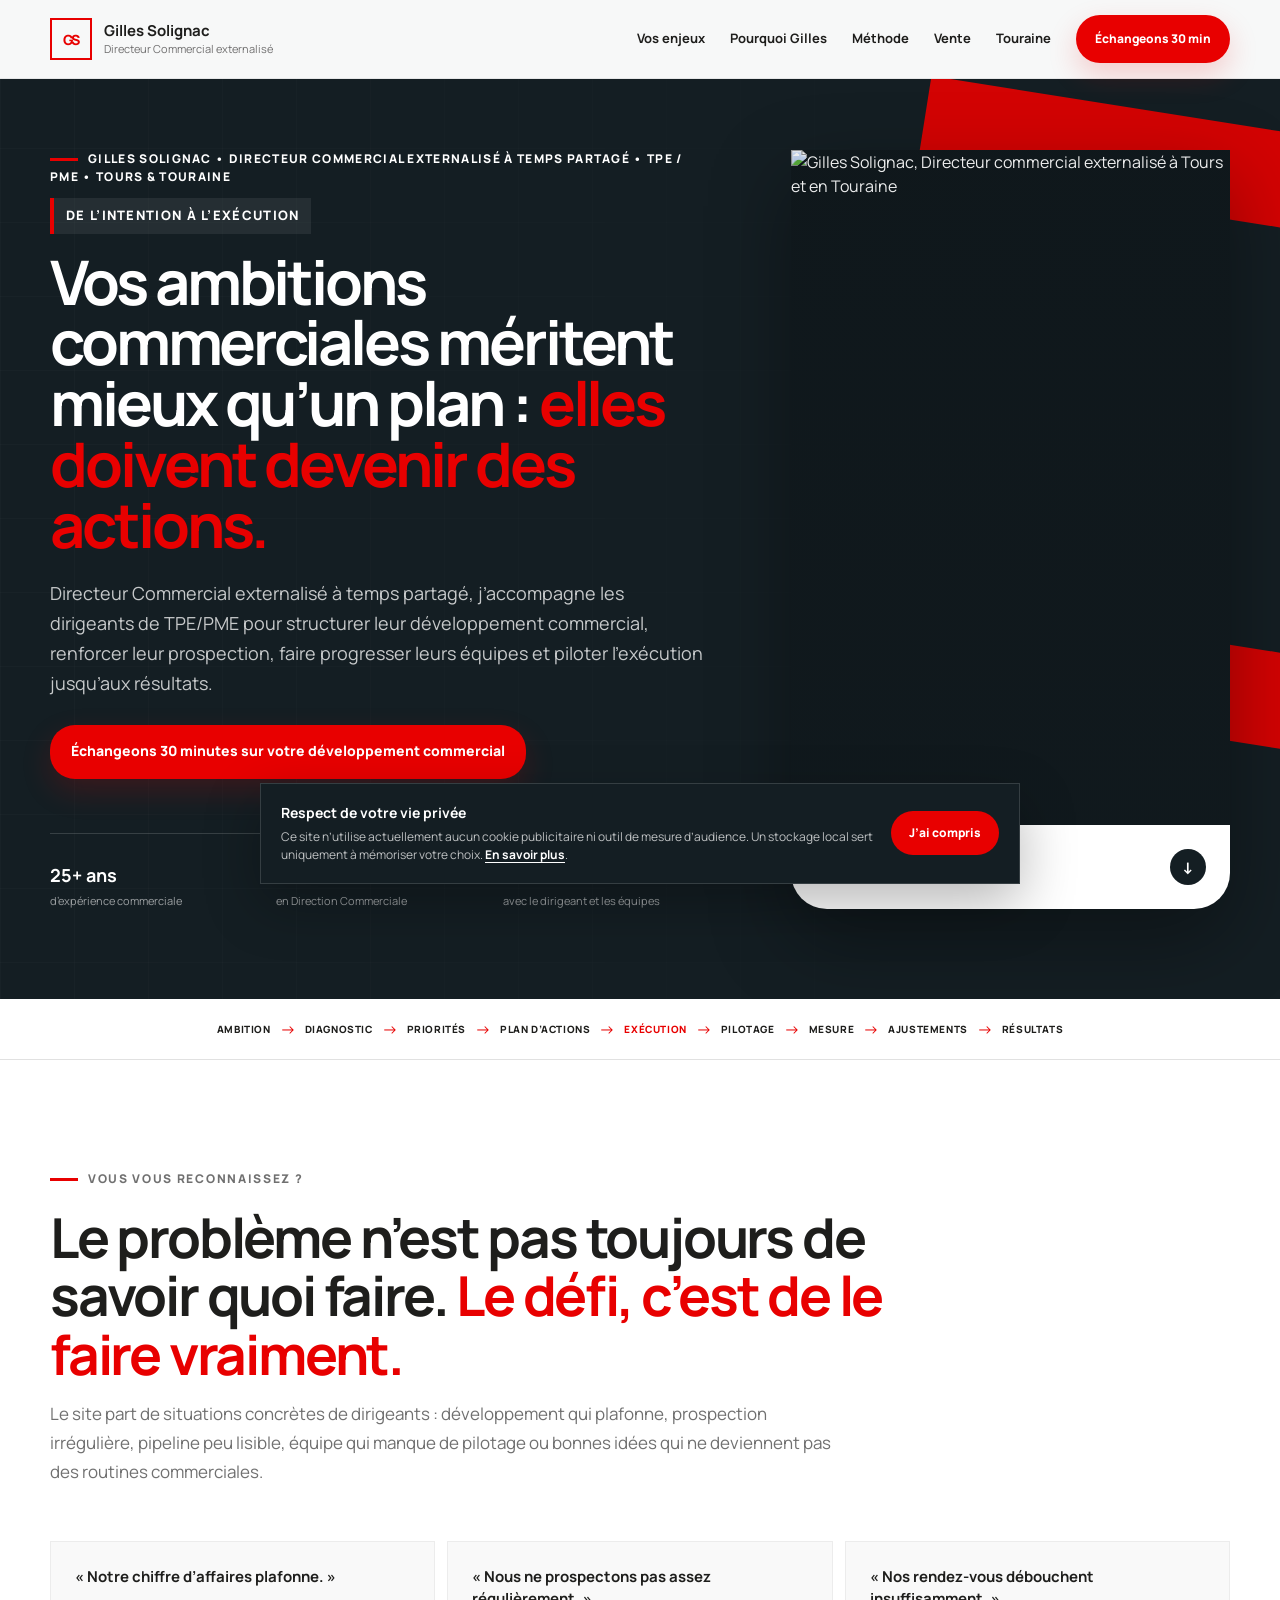
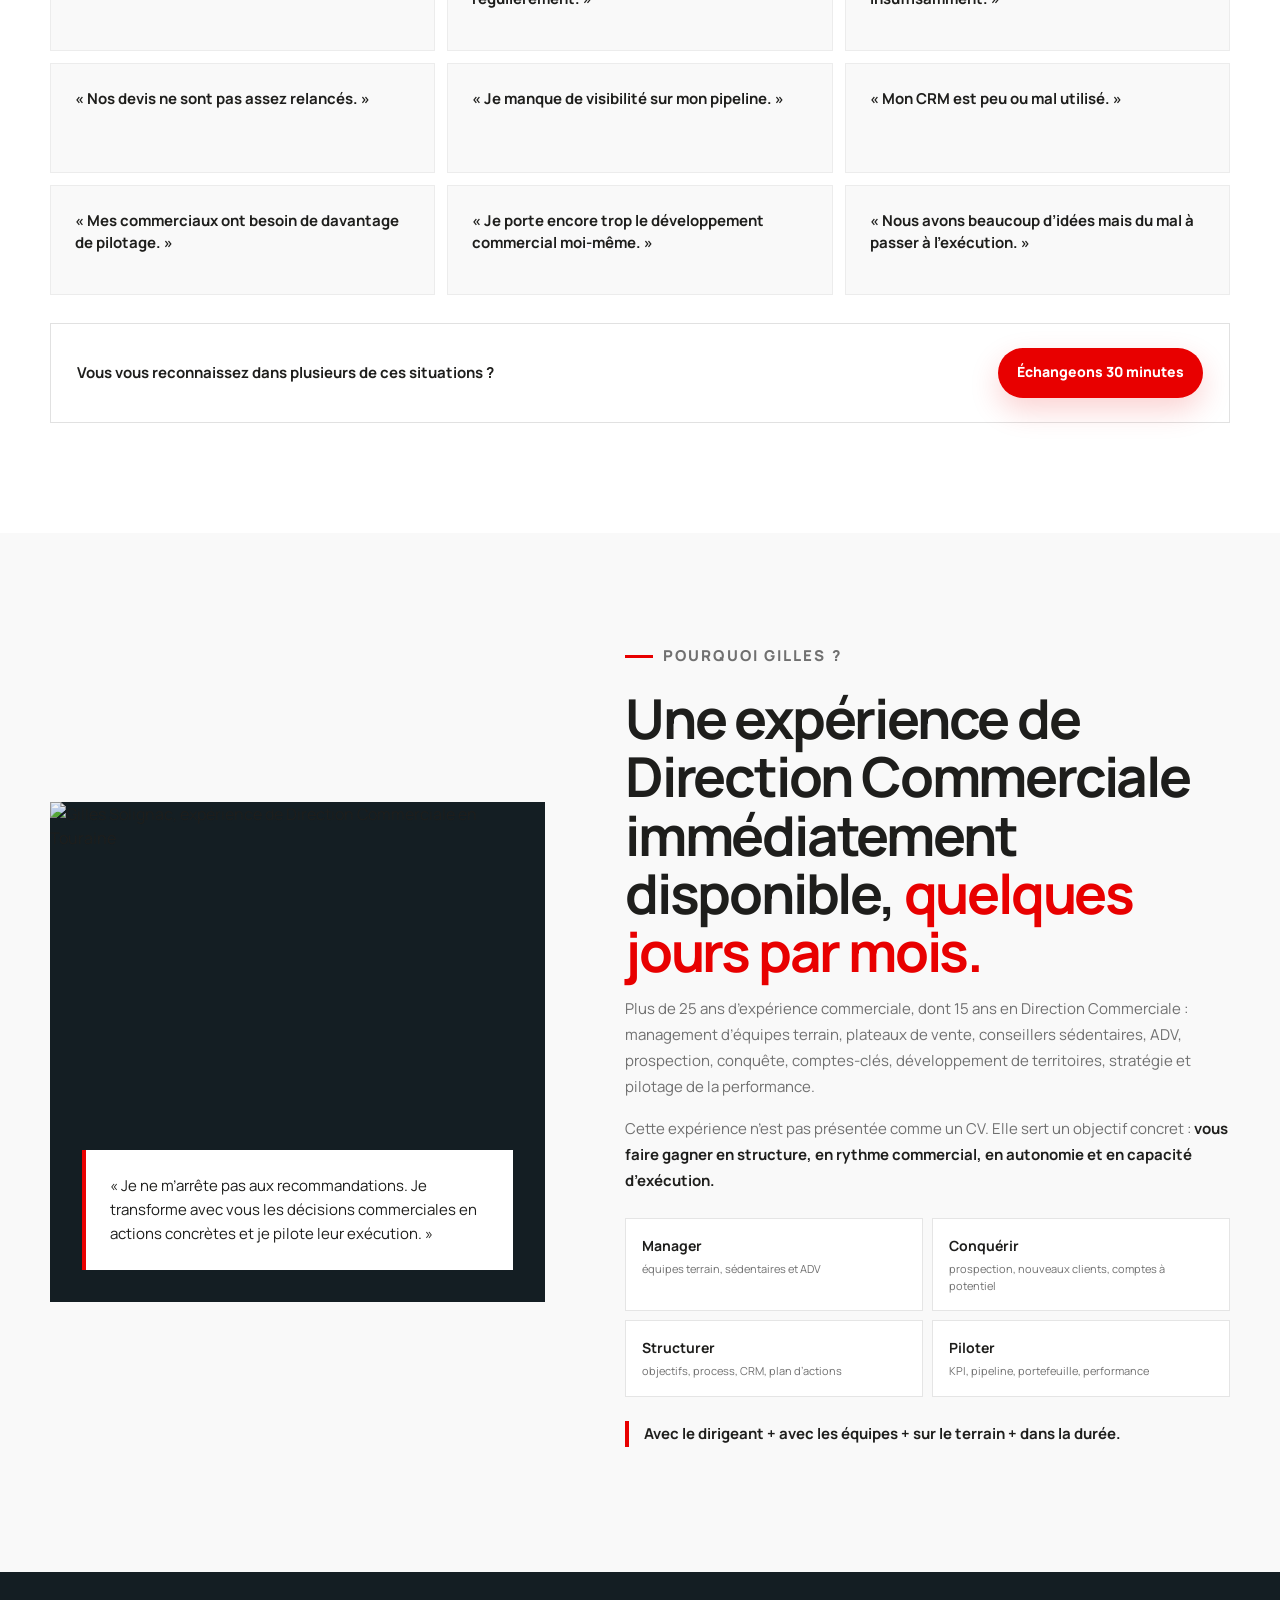
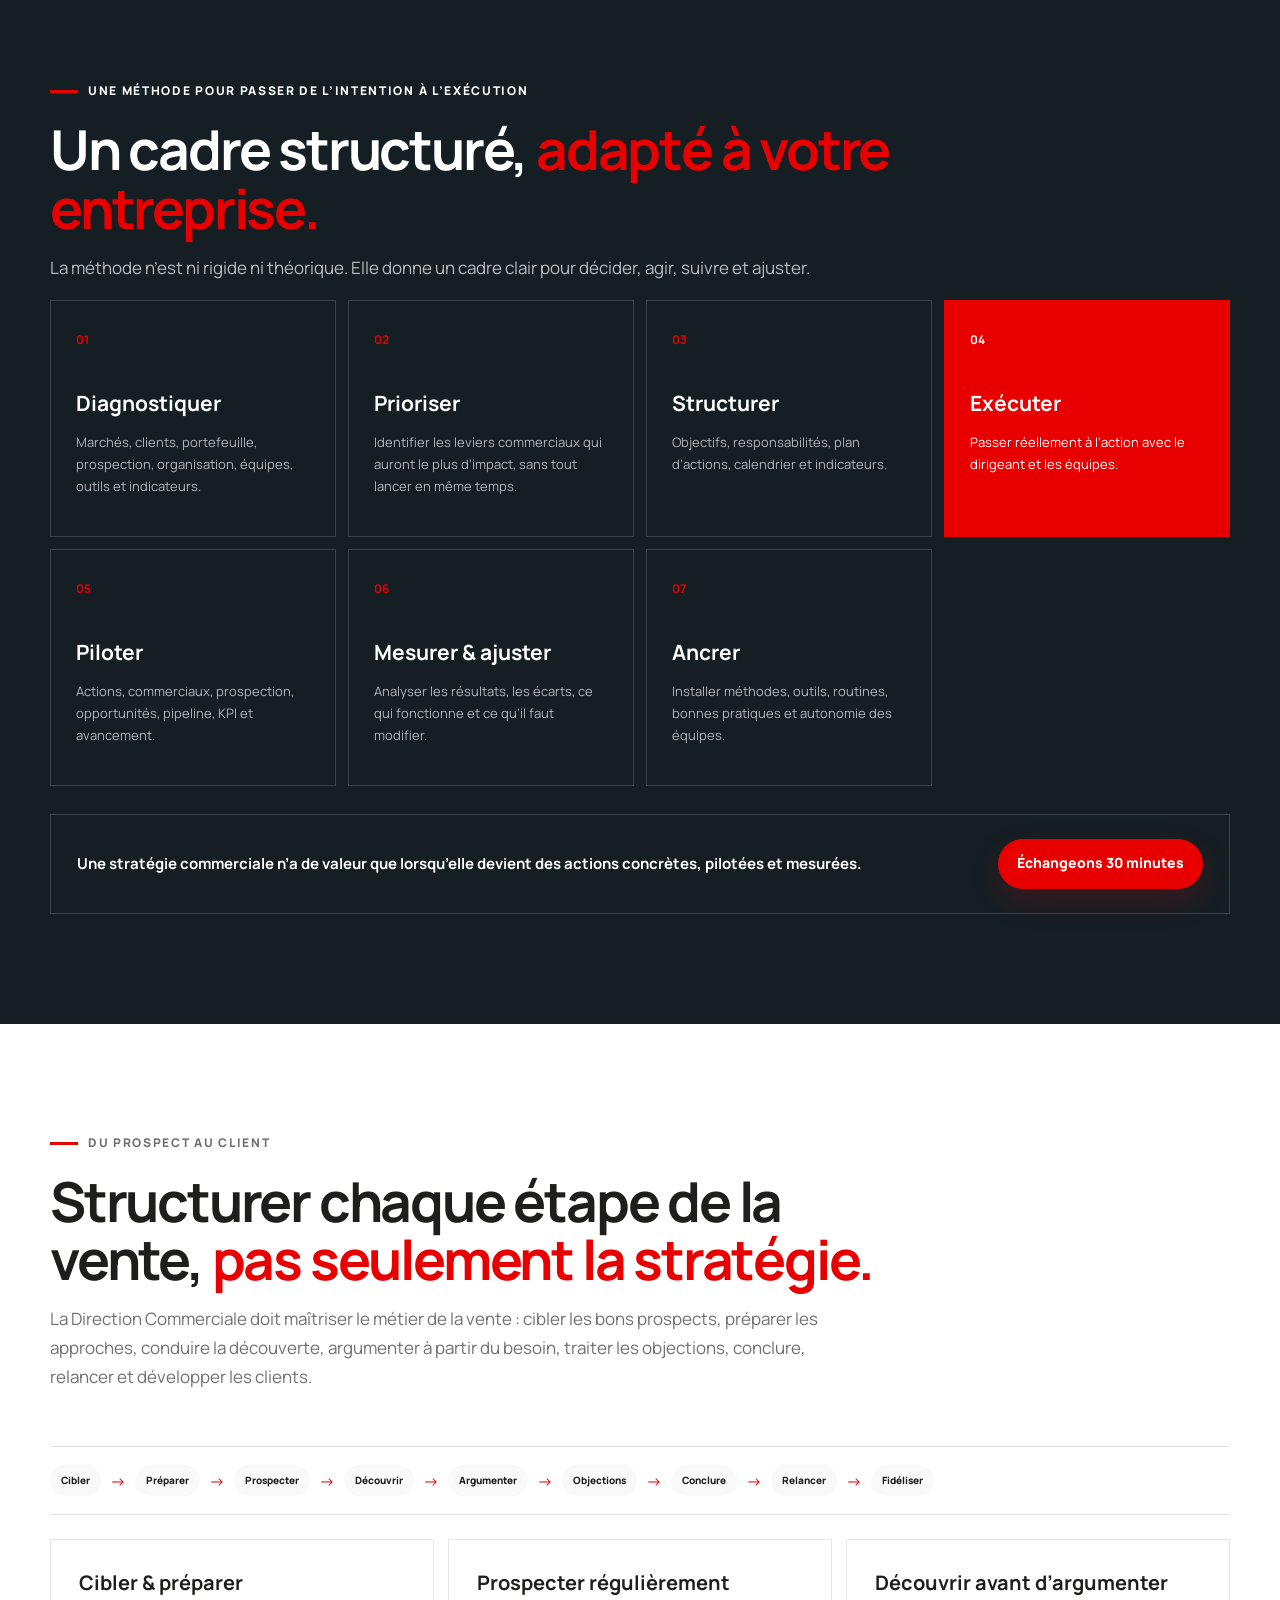
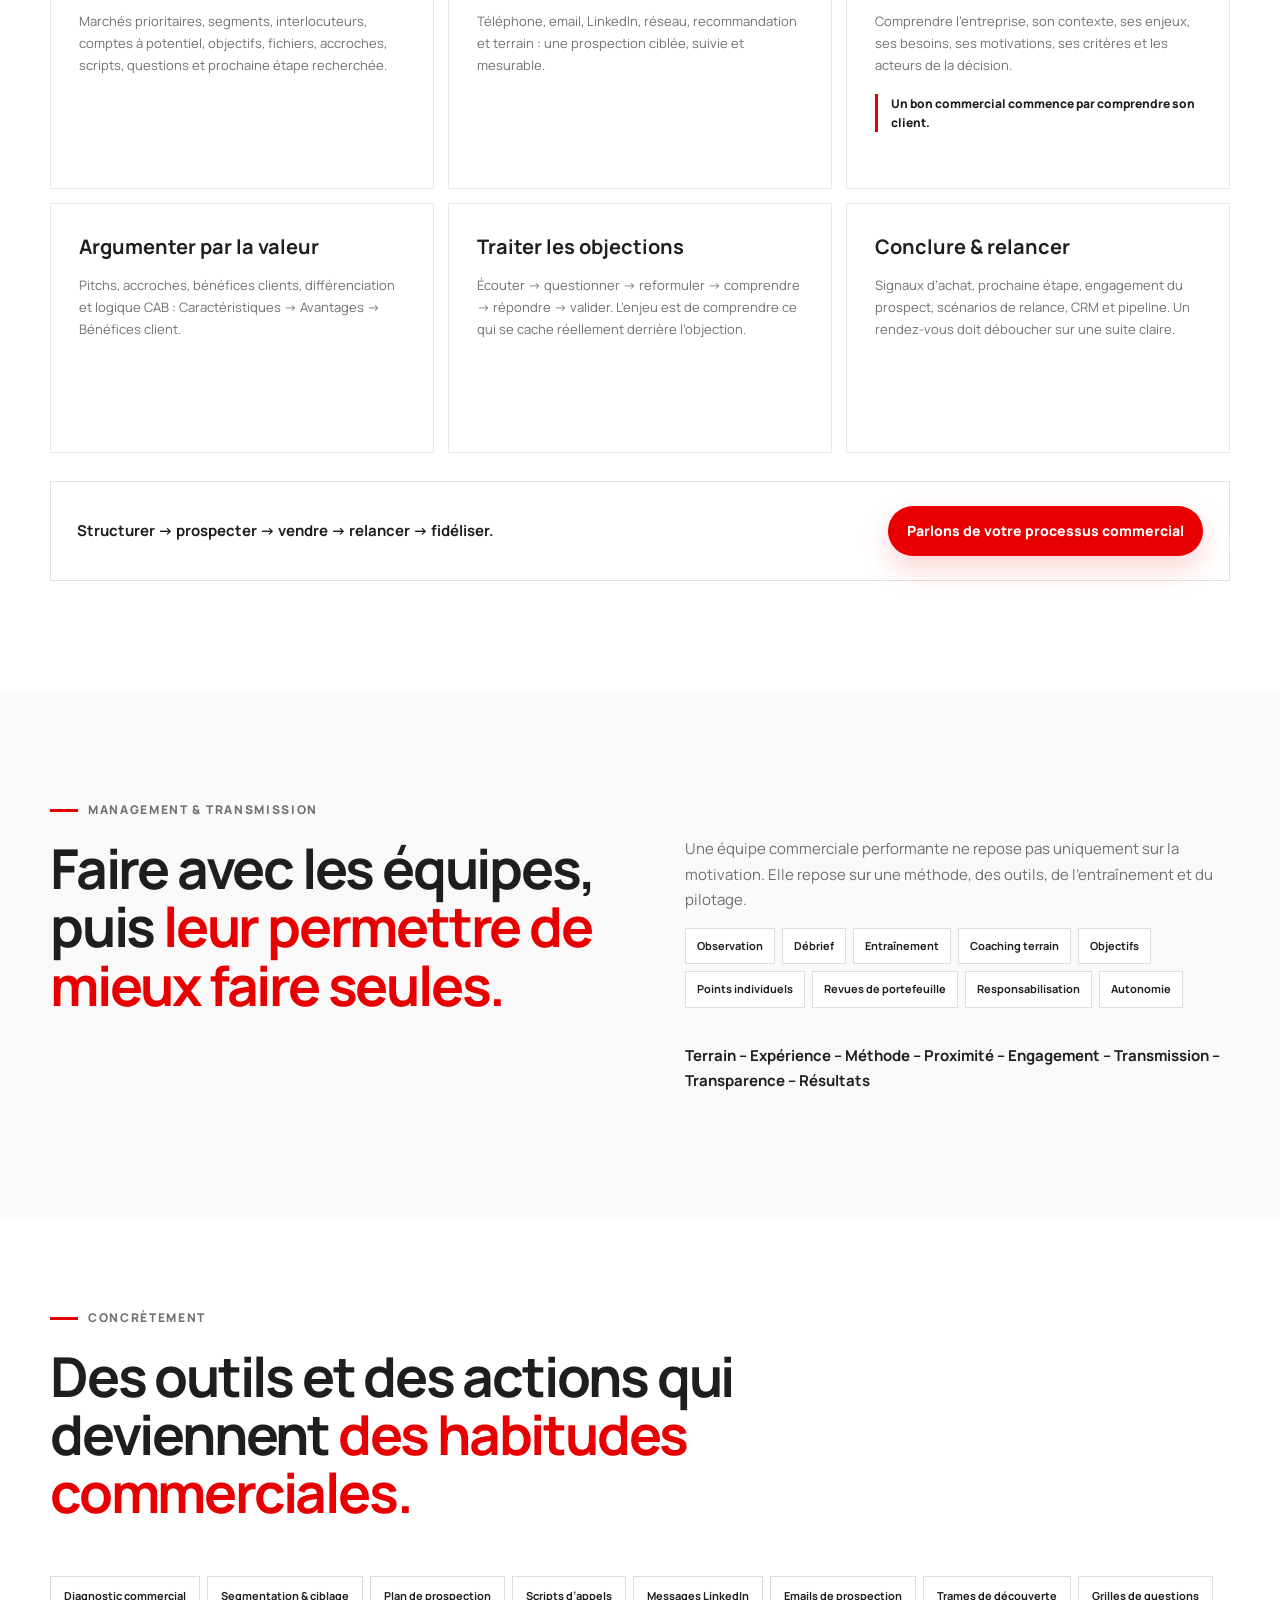
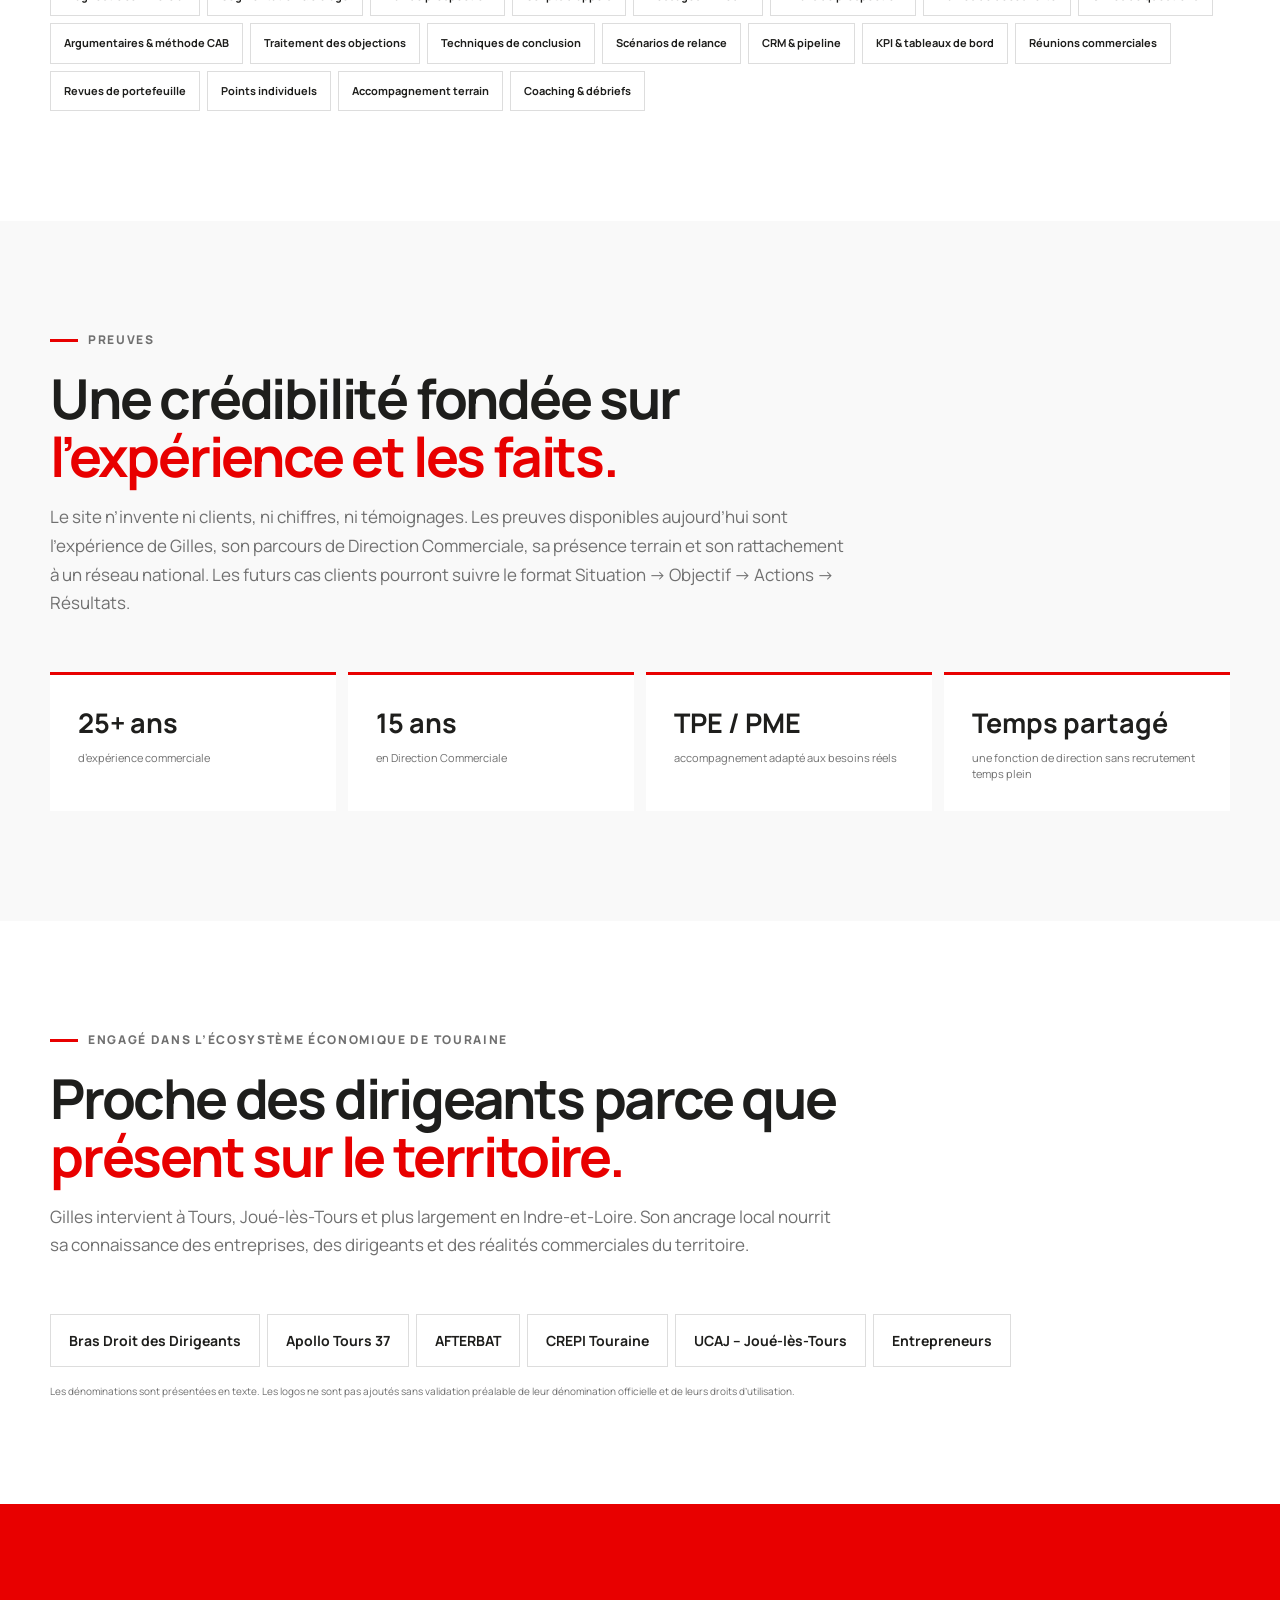
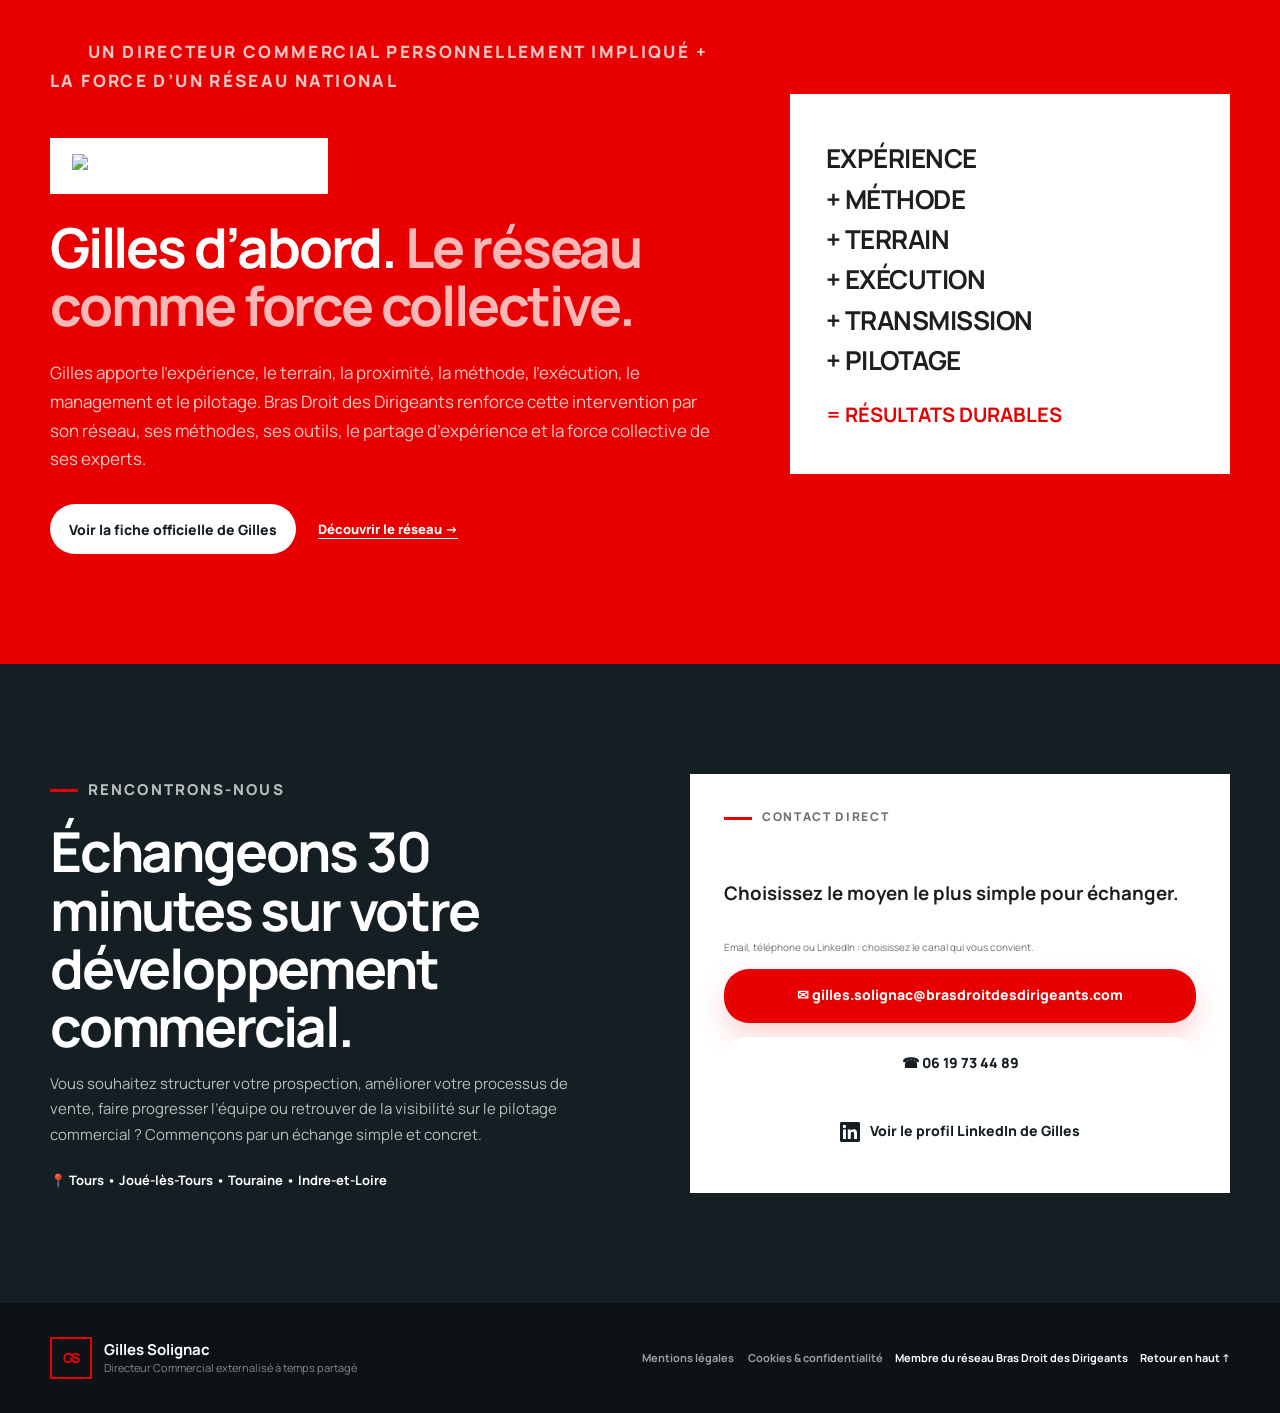
==== commit 16b62754: "Add LinkedIn contact button and logo" ====
--- a/index.html
+++ b/index.html
@@ -10,4 +10,4 @@
 <section class="section proof-section" id="preuves"><div class="container"><div class="section-heading reveal"><p class="eyebrow dark">Preuves</p><h2>Une crédibilité fondée sur <span>l’expérience et les faits.</span></h2><p class="section-intro">Le site n’invente ni clients, ni chiffres, ni témoignages. Les preuves disponibles aujourd’hui sont l’expérience de Gilles, son parcours de Direction Commerciale, sa présence terrain et son rattachement à un réseau national. Les futurs cas clients pourront suivre le format Situation → Objectif → Actions → Résultats.</p></div><div class="proof-grid"><div><strong>25+ ans</strong><span>d’expérience commerciale</span></div><div><strong>15 ans</strong><span>en Direction Commerciale</span></div><div><strong>TPE / PME</strong><span>accompagnement adapté aux besoins réels</span></div><div><strong>Temps partagé</strong><span>une fonction de direction sans recrutement temps plein</span></div></div></div></section>
 <section class="section local-section" id="touraine"><div class="container"><div class="section-heading reveal"><p class="eyebrow dark">Engagé dans l’écosystème économique de Touraine</p><h2>Proche des dirigeants parce que <span>présent sur le territoire.</span></h2><p class="section-intro">Gilles intervient à Tours, Joué-lès-Tours et plus largement en Indre-et-Loire. Son ancrage local nourrit sa connaissance des entreprises, des dirigeants et des réalités commerciales du territoire.</p></div><div class="ecosystem-list"><span>Bras Droit des Dirigeants</span><span>Apollo Tours 37</span><span>AFTERBAT</span><span>CREPI Touraine</span><span>UCAJ – Joué-lès-Tours</span><span>Entrepreneurs</span></div><p class="verification-note">Les dénominations sont présentées en texte. Les logos ne sont pas ajoutés sans validation préalable de leur dénomination officielle et de leurs droits d’utilisation.</p></div></section>
 <section class="section network" id="reseau"><div class="container network-grid"><div class="network-copy reveal"><p class="eyebrow">Un Directeur Commercial personnellement impliqué + la force d’un réseau national</p><a class="network-logo-link" href="https://www.brasdroitdesdirigeants.com/" target="_blank" rel="noreferrer"><img class="network-logo" src="https://www.brasdroitdesdirigeants.com/wp-content/uploads/2022/06/logo-1.svg" loading="lazy" alt="Logo Bras Droit des Dirigeants"></a><h2>Gilles d’abord. <span>Le réseau comme force collective.</span></h2><p>Gilles apporte l’expérience, le terrain, la proximité, la méthode, l’exécution, le management et le pilotage. Bras Droit des Dirigeants renforce cette intervention par son réseau, ses méthodes, ses outils, le partage d’expérience et la force collective de ses experts.</p><div class="network-actions"><a class="btn btn-light" href="https://www.brasdroitdesdirigeants.com/bras-droit/dirco-externalise-joue-les-tours/gilles-solignac/" target="_blank" rel="noreferrer">Voir la fiche officielle de Gilles</a><a class="network-site-link" href="https://www.brasdroitdesdirigeants.com/" target="_blank" rel="noreferrer">Découvrir le réseau →</a></div></div><div class="network-card reveal delay-1"><p class="network-equation">EXPÉRIENCE<br>+ MÉTHODE<br>+ TERRAIN<br>+ EXÉCUTION<br>+ TRANSMISSION<br>+ PILOTAGE</p><strong>= RÉSULTATS DURABLES</strong></div></div></section>
-<section class="section contact" id="contact"><div class="container contact-grid"><div class="contact-copy reveal"><p class="eyebrow">Rencontrons-nous</p><h2>Échangeons 30 minutes sur votre développement commercial.</h2><p>Vous souhaitez structurer votre prospection, améliorer votre processus de vente, faire progresser l’équipe ou retrouver de la visibilité sur le pilotage commercial ? Commençons par un échange simple et concret.</p><div class="contact-details"><span>📍 Tours • Joué-lès-Tours • Touraine • Indre-et-Loire</span><a href="https://fr.linkedin.com/in/gilles-solignac" target="_blank" rel="noreferrer">LinkedIn de Gilles Solignac →</a></div></div><div class="contact-form reveal delay-1" aria-label="Contacter Gilles Solignac"><p class="eyebrow dark">Contact direct</p><h3>Choisissez le moyen le plus simple pour échanger.</h3><p class="form-note">Un clic sur l’adresse ouvre votre logiciel de messagerie. Sur mobile, le bouton téléphone lance directement l’appel.</p><a class="btn btn-primary" href="mailto:gilles.solignac@brasdroitdesdirigeants.com">✉ gilles.solignac@brasdroitdesdirigeants.com</a><a class="btn btn-light contact-phone-button" href="tel:+33619734489">☎ 06 19 73 44 89</a></div></div></section></main><footer><div class="container footer-grid"><div class="brand footer-brand"><span class="brand-mark">GS</span><span class="brand-copy"><strong>Gilles Solignac</strong><small>Directeur Commercial externalisé à temps partagé</small></span></div><div class="footer-right"><a href="https://www.brasdroitdesdirigeants.com/" target="_blank" rel="noreferrer">Membre du réseau Bras Droit des Dirigeants</a><a href="#top">Retour en haut ↑</a></div></div></footer><script src="script.js"></script></body></html>+<section class="section contact" id="contact"><div class="container contact-grid"><div class="contact-copy reveal"><p class="eyebrow">Rencontrons-nous</p><h2>Échangeons 30 minutes sur votre développement commercial.</h2><p>Vous souhaitez structurer votre prospection, améliorer votre processus de vente, faire progresser l’équipe ou retrouver de la visibilité sur le pilotage commercial ? Commençons par un échange simple et concret.</p><div class="contact-details"><span>📍 Tours • Joué-lès-Tours • Touraine • Indre-et-Loire</span></div></div><div class="contact-form reveal delay-1" aria-label="Contacter Gilles Solignac"><p class="eyebrow dark">Contact direct</p><h3>Choisissez le moyen le plus simple pour échanger.</h3><p class="form-note">Email, téléphone ou LinkedIn : choisissez le canal qui vous convient.</p><a class="btn btn-primary" href="mailto:gilles.solignac@brasdroitdesdirigeants.com">✉ gilles.solignac@brasdroitdesdirigeants.com</a><a class="btn btn-light contact-phone-button" href="tel:+33619734489">☎ 06 19 73 44 89</a><a class="btn btn-light linkedin-button" href="https://fr.linkedin.com/in/gilles-solignac" target="_blank" rel="noreferrer" aria-label="Voir le profil LinkedIn de Gilles Solignac"><svg width="20" height="20" viewBox="0 0 24 24" aria-hidden="true" focusable="false" style="margin-right:10px;fill:currentColor"><path d="M20.447 20.452h-3.554v-5.569c0-1.328-.027-3.037-1.852-3.037-1.853 0-2.136 1.445-2.136 2.939v5.667H9.351V9h3.414v1.561h.047c.476-.9 1.637-1.85 3.37-1.85 3.602 0 4.267 2.37 4.267 5.455v6.286zM5.337 7.433a2.063 2.063 0 1 1 0-4.126 2.063 2.063 0 0 1 0 4.126zM7.119 20.452H3.555V9h3.564v11.452zM22.225 0H1.771C.792 0 0 .774 0 1.729v20.542C0 23.227.792 24 1.771 24h20.451C23.2 24 24 23.227 24 22.271V1.729C24 .774 23.2 0 22.222 0z"/></svg>Voir le profil LinkedIn de Gilles</a></div></div></section></main><footer><div class="container footer-grid"><div class="brand footer-brand"><span class="brand-mark">GS</span><span class="brand-copy"><strong>Gilles Solignac</strong><small>Directeur Commercial externalisé à temps partagé</small></span></div><div class="footer-right"><a href="https://www.brasdroitdesdirigeants.com/" target="_blank" rel="noreferrer">Membre du réseau Bras Droit des Dirigeants</a><a href="#top">Retour en haut ↑</a></div></div></footer><script src="script.js"></script></body></html>
